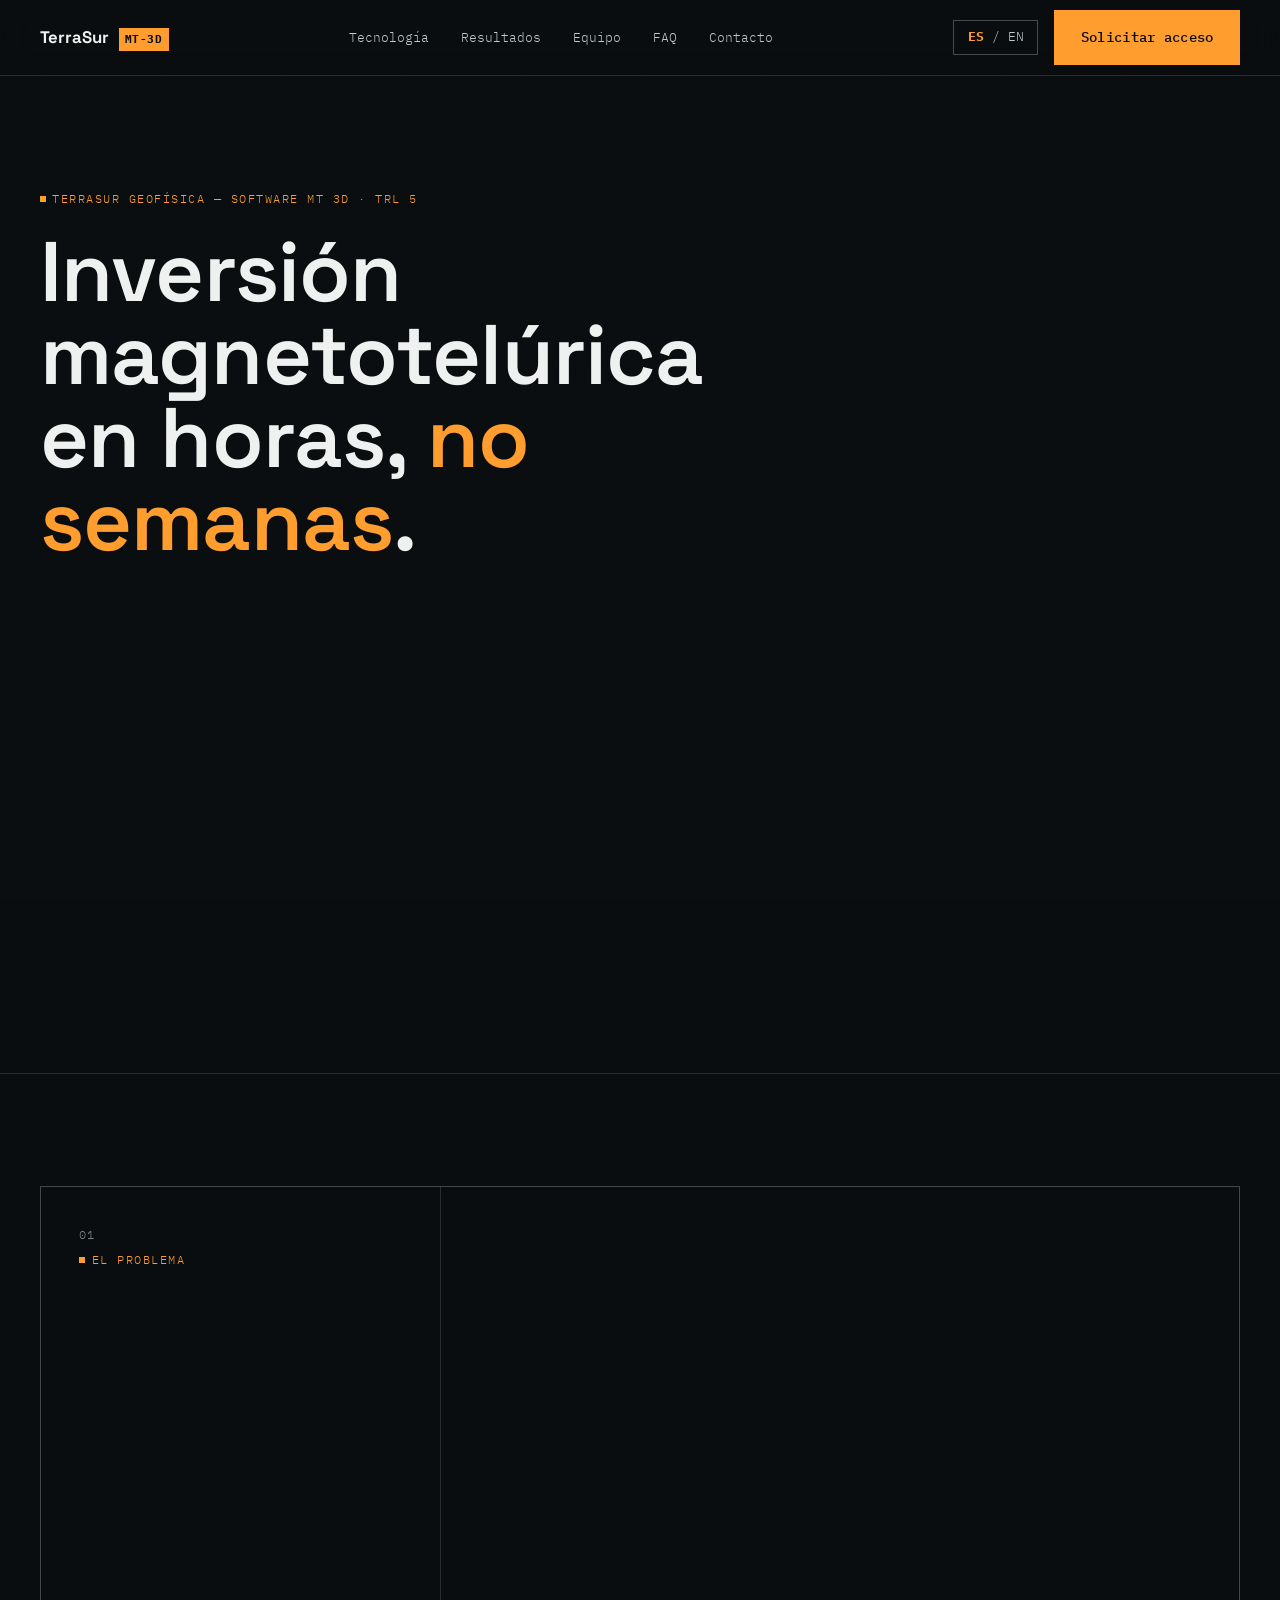
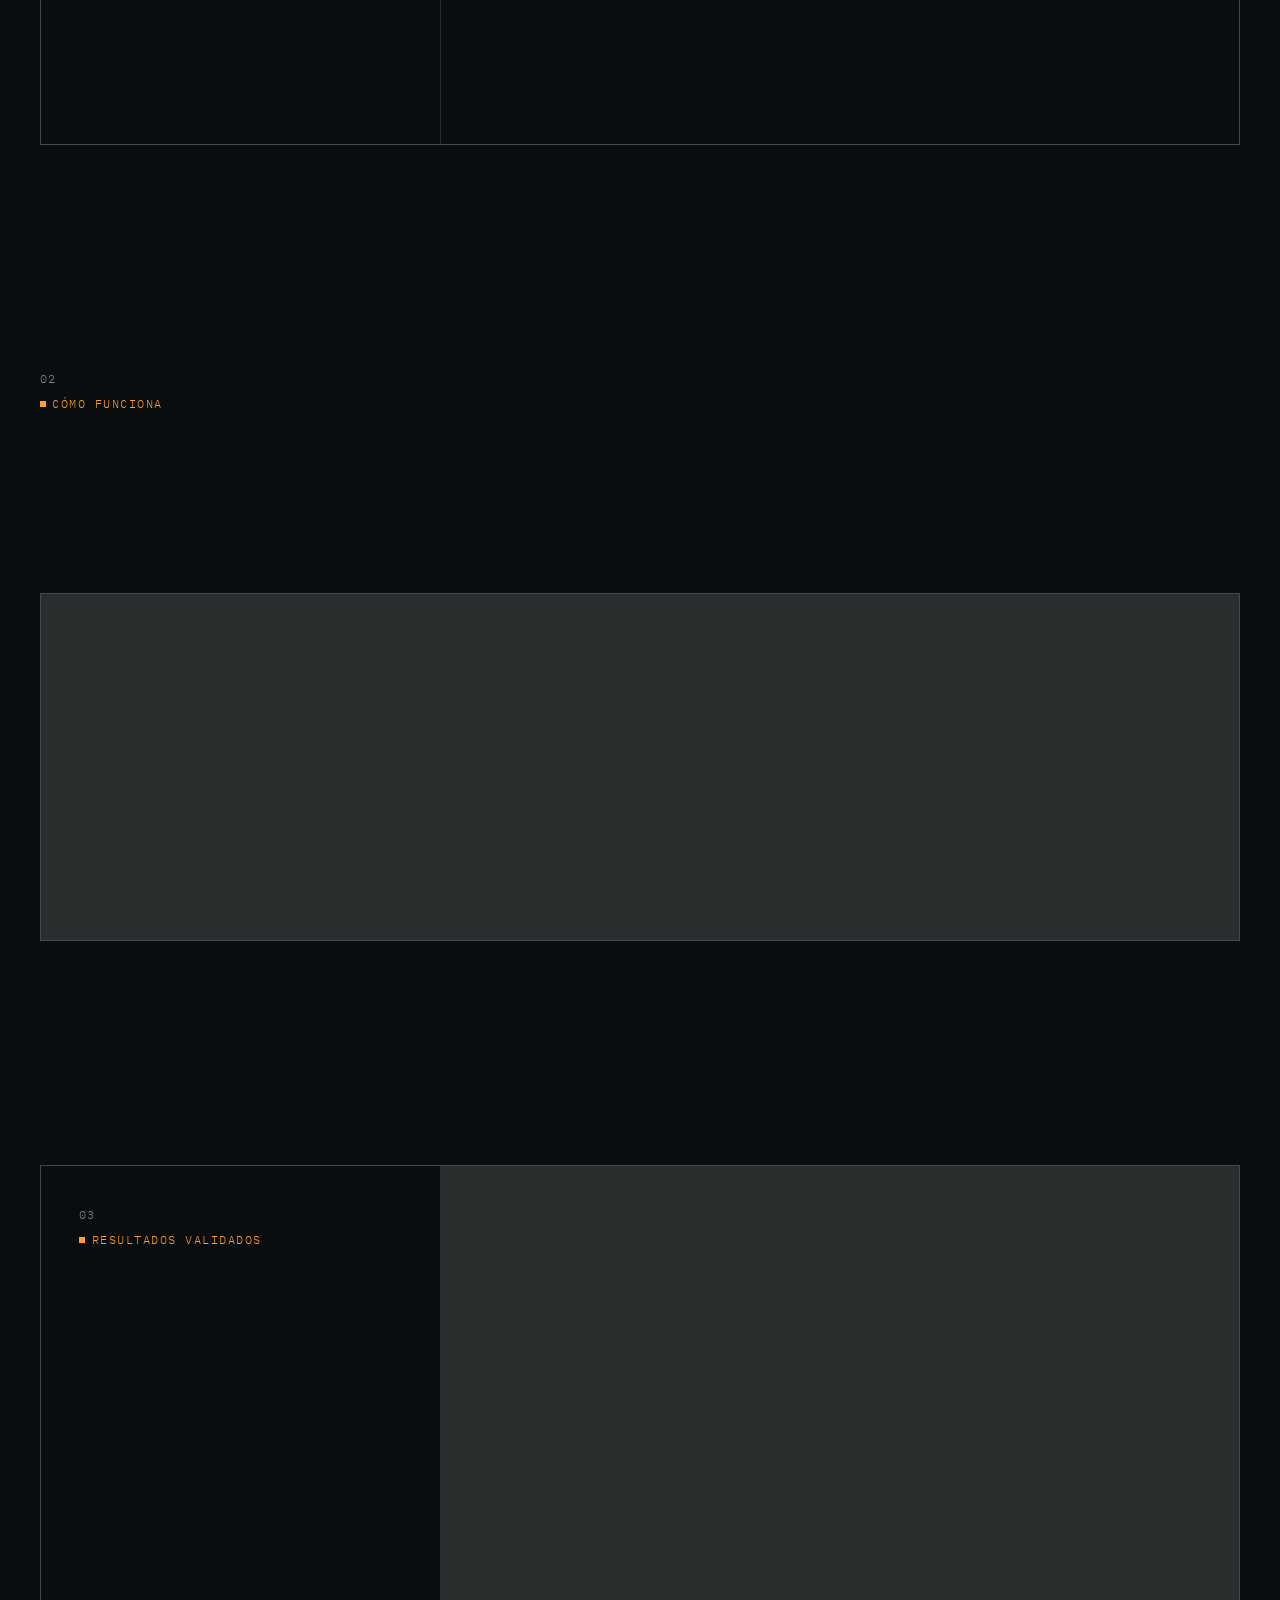
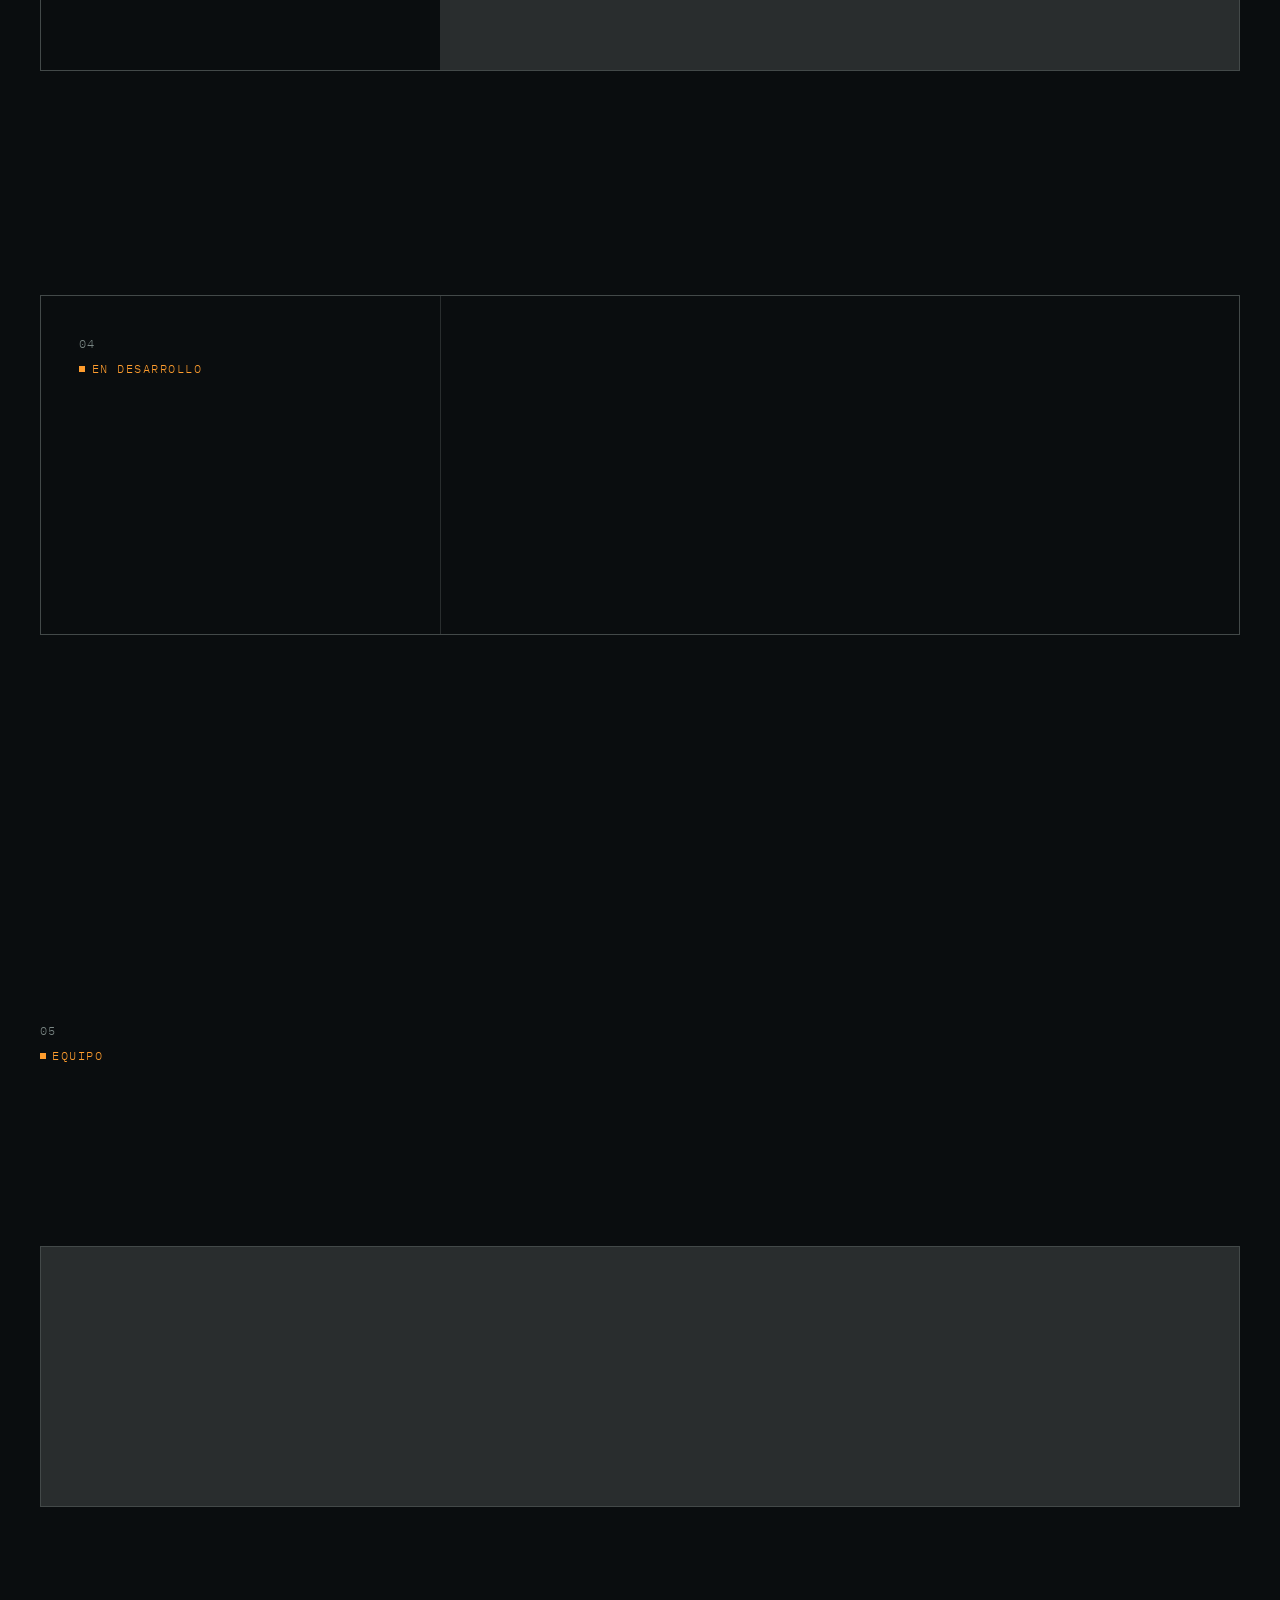
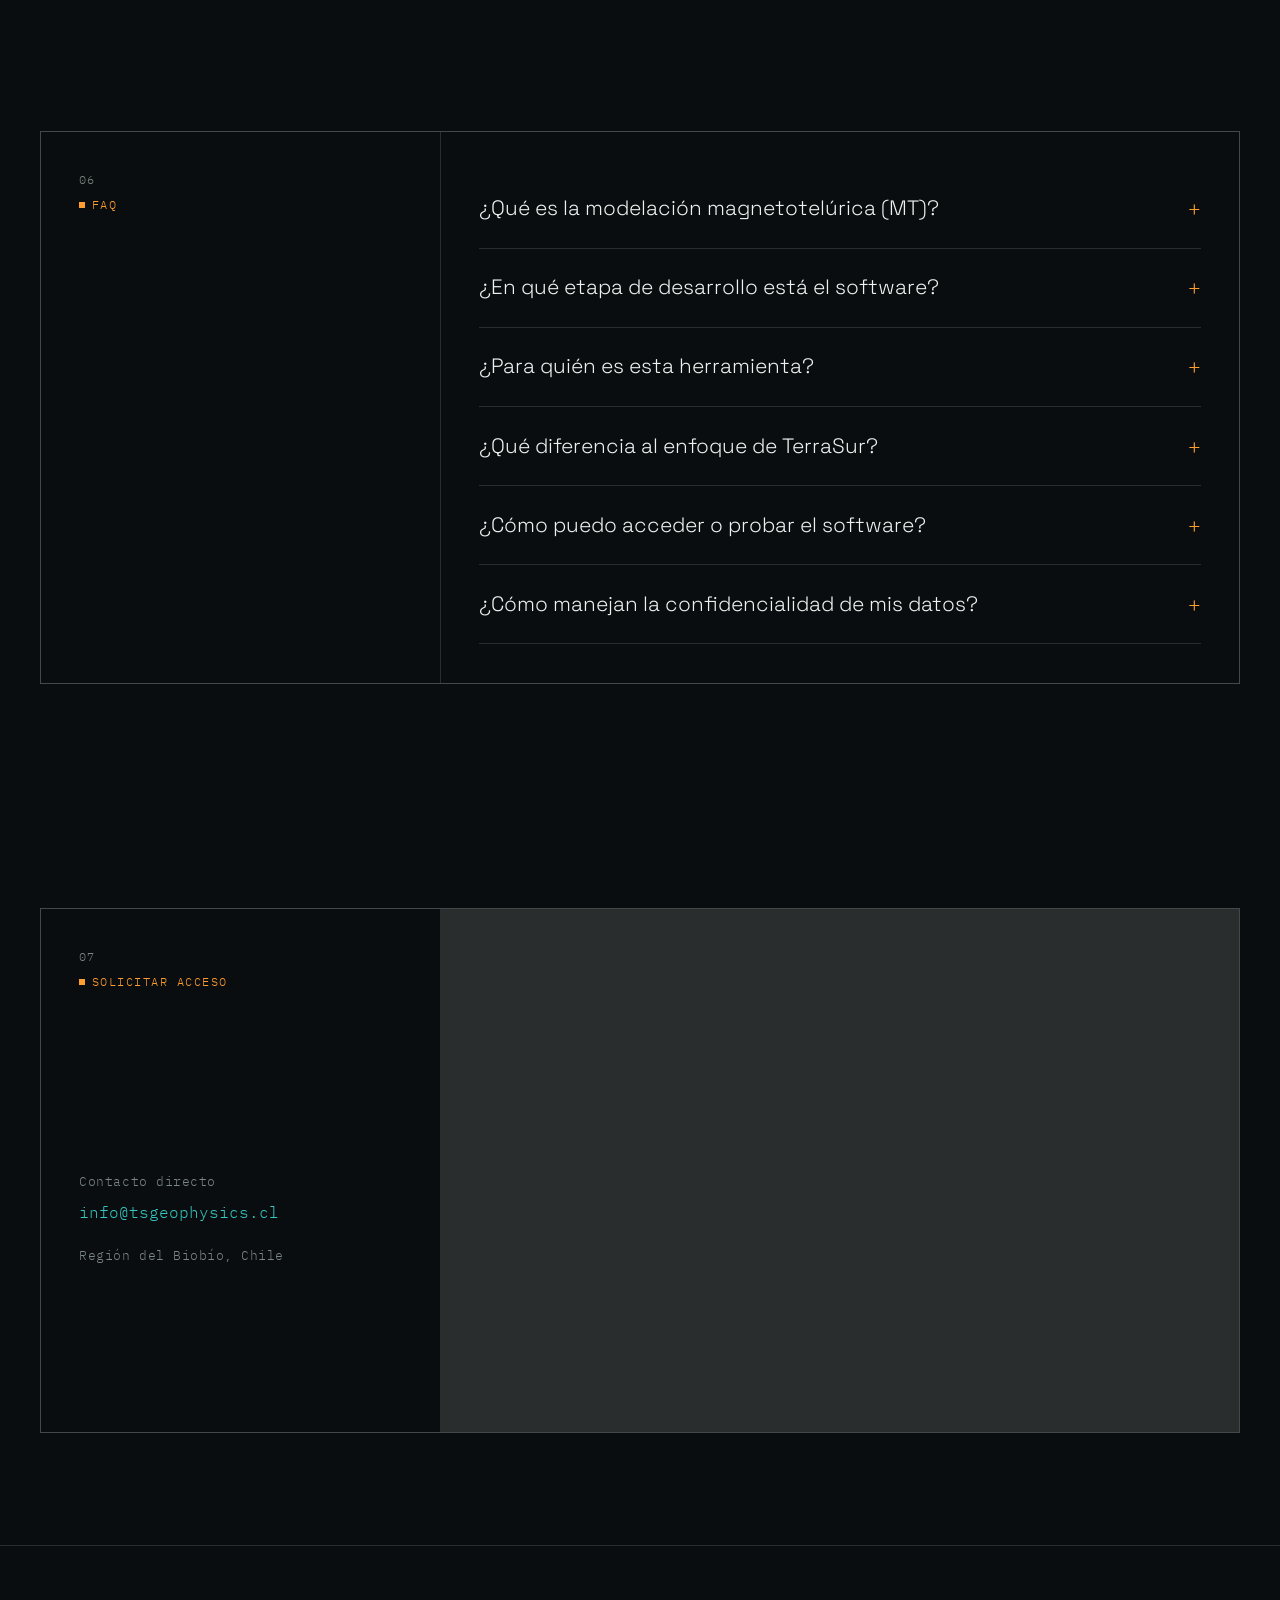
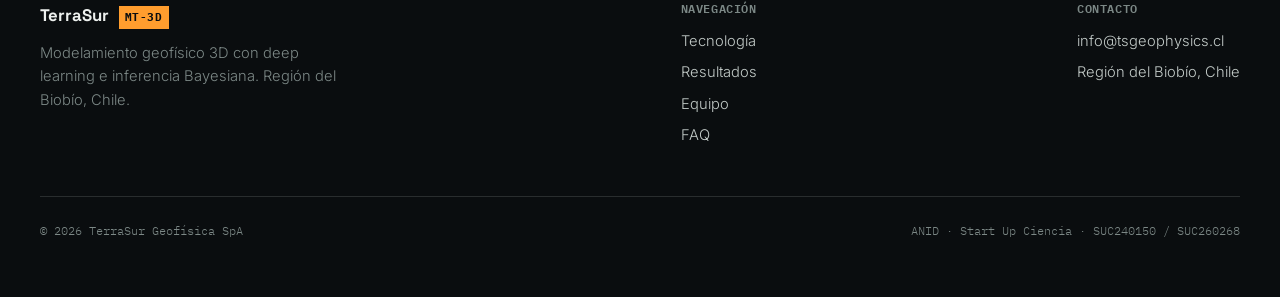
==== index.html @ 26b3b4b3 "Initial premium website for TerraSur Geofísica Bilingual (ES/EN) single-page site for TerraSur Geofí" ====
<!doctype html>
<html lang="es" data-lang="es">
<head>
<script>document.documentElement.classList.add("js");</script>
<meta charset="utf-8">
<meta name="viewport" content="width=device-width, initial-scale=1">
<title>TerraSur Geofísica — Software de inversión magnetotelúrica 3D</title>
<meta name="description" content="TerraSur Geofísica desarrolla un software SaaS que combina deep learning e inferencia Bayesiana para modelar el subsuelo en 3D a partir de datos magnetotelúricos, en horas y no semanas.">
<meta name="theme-color" content="#0a0d0f">
<link rel="icon" type="image/svg+xml" href="assets/img/favicon.svg">

<link rel="preconnect" href="https://fonts.googleapis.com">
<link rel="preconnect" href="https://fonts.gstatic.com" crossorigin>
<link rel="stylesheet" href="https://fonts.googleapis.com/css2?family=Space+Grotesk:wght@500;600;700&family=IBM+Plex+Mono:wght@400;500;700&family=Inter:wght@300;400;500;600&display=swap">

<link rel="stylesheet" href="styles.css?v=20260720">
</head>
<body>

<a class="skip-link" href="#main" data-i18n="es">Saltar al contenido</a>
<a class="skip-link" href="#main" data-i18n="en">Skip to content</a>

<div class="grain" aria-hidden="true"></div>
<div class="probe" data-probe aria-hidden="true">
  <div class="probe-inner">
    <span class="probe-depth" data-probe-depth>DEPTH 0000 m</span>
    <span class="probe-res" data-probe-res>ρ 000 Ω·m</span>
  </div>
</div>

<!-- ============================================================
     NAV
     ============================================================ -->
<header class="nav">
  <input type="checkbox" id="nav-toggle" class="nav-toggle-input">
  <div class="container nav-inner">
    <a href="#main" class="brand">
      TerraSur<span class="brand-tag">MT-3D</span>
    </a>

    <nav class="nav-links" aria-label="Navegación principal">
      <a href="#tecnologia" data-i18n="es">Tecnología</a>
      <a href="#tecnologia" data-i18n="en">Technology</a>
      <a href="#resultados" data-i18n="es">Resultados</a>
      <a href="#resultados" data-i18n="en">Results</a>
      <a href="#equipo" data-i18n="es">Equipo</a>
      <a href="#equipo" data-i18n="en">Team</a>
      <a href="#faq">FAQ</a>
      <a href="#contacto" data-i18n="es">Contacto</a>
      <a href="#contacto" data-i18n="en">Contact</a>
    </nav>

    <div class="nav-right">
      <button class="lang-toggle" data-lang-toggle type="button" aria-label="Cambiar idioma / Switch language">
        <span data-lang-es>ES</span>/<span data-lang-en>EN</span>
      </button>
      <a class="btn btn-primary nav-cta" href="#contacto">
        <span data-i18n="es">Solicitar acceso</span>
        <span data-i18n="en">Request access</span>
      </a>
      <label class="nav-burger" for="nav-toggle" aria-label="Abrir menú">
        <span></span><span></span><span></span>
      </label>
    </div>
  </div>

  <div class="mobile-menu" data-mobile-menu>
    <a href="#tecnologia" data-i18n="es">Tecnología</a>
    <a href="#tecnologia" data-i18n="en">Technology</a>
    <a href="#resultados" data-i18n="es">Resultados</a>
    <a href="#resultados" data-i18n="en">Results</a>
    <a href="#equipo" data-i18n="es">Equipo</a>
    <a href="#equipo" data-i18n="en">Team</a>
    <a href="#faq">FAQ</a>
    <a href="#contacto" data-i18n="es">Contacto</a>
    <a href="#contacto" data-i18n="en">Contact</a>
    <a class="btn btn-primary" href="#contacto">
      <span data-i18n="es">Solicitar acceso</span>
      <span data-i18n="en">Request access</span>
    </a>
  </div>
</header>

<main id="main">

  <!-- ============================================================
       HERO
       ============================================================ -->
  <section class="hero">
    <div class="container">
      <div class="hero-grid">
        <div>
          <p class="kicker hero-eyebrow">
            <span data-i18n="es">TerraSur Geofísica — Software MT 3D · TRL 5</span>
            <span data-i18n="en">TerraSur Geophysics — 3D MT Software · TRL 5</span>
          </p>

          <h1 class="h-display hero-title reveal" data-split>
            <span data-i18n="es">Inversión magnetotelúrica<br>en horas, <em>no semanas</em>.</span>
            <span data-i18n="en">Magnetotelluric inversion<br>in hours, <em>not weeks</em>.</span>
          </h1>

          <p class="body-lg hero-sub reveal">
            <span data-i18n="es">Software que combina deep learning e inferencia Bayesiana para reconstruir la estructura del subsuelo con menos cómputo y resultados geológicamente plausibles.</span>
            <span data-i18n="en">Software that combines deep learning and Bayesian inference to reconstruct subsurface structure with less compute and geologically plausible results.</span>
          </p>

          <div class="hero-ctas reveal">
            <a class="btn btn-primary" href="#contacto">
              <span data-i18n="es">Solicitar acceso anticipado</span>
              <span data-i18n="en">Request early access</span>
            </a>
            <a class="btn btn-ghost" href="#tecnologia">
              <span data-i18n="es">Ver metodología ↓</span>
              <span data-i18n="en">See methodology ↓</span>
            </a>
          </div>

          <div class="hero-stats reveal">
            <div class="hero-stat">
              <span class="val" data-count-to="5">5</span>
              <span class="lbl">TRL <span class="mono-tag">/ 9</span></span>
            </div>
            <div class="hero-stat">
              <span class="val"><span data-count-to="1000000">1.000.000</span>+</span>
              <span class="lbl" data-i18n="es">Parámetros invertidos</span>
              <span class="lbl" data-i18n="en">Inverted parameters</span>
            </div>
            <div class="hero-stat">
              <span class="val"><span data-count-to="20">20</span> h</span>
              <span class="lbl" data-i18n="es">Convergencia</span>
              <span class="lbl" data-i18n="en">Convergence</span>
            </div>
            <div class="hero-stat">
              <span class="val"><span data-count-to="4">4</span> km</span>
              <span class="lbl" data-i18n="es">Profundidad recuperada</span>
              <span class="lbl" data-i18n="en">Recovered depth</span>
            </div>
          </div>
        </div>

        <div class="hero-visual reveal" aria-hidden="true">
          <canvas data-resistivity-canvas></canvas>
          <div class="hero-visual-label">
            <span class="teal">ρ MIN 1 Ω·m</span>
            <span data-i18n="es">SECCIÓN SINTÉTICA</span>
            <span data-i18n="en">SYNTHETIC SECTION</span>
            <span class="amber">ρ MAX 1000 Ω·m</span>
          </div>
        </div>
      </div>
    </div>
  </section>

  <!-- ============================================================
       01 — PROBLEM / CONTEXT
       ============================================================ -->
  <section class="section-pad" id="contexto">
    <div class="container">
      <div class="grid-12">
        <div class="g-span-4">
          <p class="section-num">01</p>
          <p class="kicker">
            <span data-i18n="es">El problema</span>
            <span data-i18n="en">The problem</span>
          </p>
        </div>
        <div class="g-span-8">
          <h2 class="h-section reveal">
            <span data-i18n="es">La inversión 3D tradicional es lenta, costosa y depende de la intuición del modelador.</span>
            <span data-i18n="en">Traditional 3D inversion is slow, costly, and depends on the modeler's intuition.</span>
          </h2>
          <p class="body-lg reveal" style="margin-top: 1.6rem;">
            <span data-i18n="es">Nacimos para conectar el conocimiento académico con la industria a través de soluciones de modelamiento geofísico, enfocadas en minería y prospección de aguas subterráneas. El objetivo es simple: acortar los tiempos de procesamiento para que las decisiones de exploración se tomen más rápido.</span>
            <span data-i18n="en">We exist to connect academic knowledge to industry through geophysical-modeling solutions, focused on mining and groundwater prospecting. The goal is simple: shorten processing times so exploration decisions get made faster.</span>
          </p>
          <blockquote class="problem-quote reveal">
            <span data-i18n="es">Calidad, adaptabilidad y creatividad — no velocidad a costa del rigor.</span>
            <span data-i18n="en">Quality, adaptability, and creativity — not speed at the expense of rigor.</span>
          </blockquote>
        </div>
      </div>
    </div>
  </section>

  <!-- ============================================================
       02 — TECHNOLOGY / HOW IT WORKS
       ============================================================ -->
  <section class="section-pad" id="tecnologia">
    <div class="container">
      <div class="section-head">
        <p class="section-num">02</p>
        <p class="kicker">
          <span data-i18n="es">Cómo funciona</span>
          <span data-i18n="en">How it works</span>
        </p>
        <h2 class="h-section reveal" style="margin-top:1rem; max-width:34ch;">
          <span data-i18n="es">Tres etapas entre el dato de campo y el modelo 3D.</span>
          <span data-i18n="en">Three stages between field data and the 3D model.</span>
        </h2>
      </div>

      <div class="grid-12">
        <div class="g-span-4 tech-block reveal">
          <p class="tech-block-num">01</p>
          <h3>
            <span data-i18n="es">Ingesta de datos MT</span>
            <span data-i18n="en">MT data ingestion</span>
          </h3>
          <p>
            <span data-i18n="es">Campos eléctrico y magnético medidos en estaciones de terreno, a lo largo de múltiples periodos de sondeo.</span>
            <span data-i18n="en">Electric and magnetic fields measured at field stations, across multiple sounding periods.</span>
          </p>
          <span class="mono-tag">INPUT: E(t), H(t) · N estaciones · M periodos</span>
        </div>

        <div class="g-span-4 tech-block reveal">
          <p class="tech-block-num">02</p>
          <h3>
            <span data-i18n="es">Inversión asistida por deep learning</span>
            <span data-i18n="en">Deep-learning–assisted inversion</span>
          </h3>
          <p>
            <span data-i18n="es">Redes entrenadas aceleran la búsqueda del modelo de resistividad, reduciendo el costo computacional frente a la inversión clásica.</span>
            <span data-i18n="en">Trained networks accelerate the search for the resistivity model, cutting compute cost versus classical inversion.</span>
          </p>
          <span class="mono-tag">RTX 4090 · 20h · &gt;1M parámetros</span>
        </div>

        <div class="g-span-4 tech-block reveal">
          <p class="tech-block-num">03</p>
          <h3>
            <span data-i18n="es">Cuantificación Bayesiana</span>
            <span data-i18n="en">Bayesian quantification</span>
          </h3>
          <p>
            <span data-i18n="es">La inferencia Bayesiana entrega un rango de incertidumbre, no solo un modelo puntual: se sabe qué tan confiable es cada estructura recuperada.</span>
            <span data-i18n="en">Bayesian inference yields an uncertainty range, not just a point model: you know how reliable each recovered structure is.</span>
          </p>
          <span class="mono-tag">OUTPUT: modelo 3D + incertidumbre</span>
        </div>
      </div>
    </div>
  </section>

  <!-- ============================================================
       03 — VALIDATED RESULTS
       ============================================================ -->
  <section class="section-pad" id="resultados">
    <div class="container">
      <div class="grid-12">
        <div class="g-span-4">
          <p class="section-num">03</p>
          <p class="kicker">
            <span data-i18n="es">Resultados validados</span>
            <span data-i18n="en">Validated results</span>
          </p>
          <p class="body-lg reveal" style="margin-top:1.4rem; font-size:1rem;">
            <span data-i18n="es">Caso de prueba con el conjunto de datos de Díaz et al. (2015), corrido de extremo a extremo en hardware de consumo.</span>
            <span data-i18n="en">Test case using the Díaz et al. (2015) dataset, run end-to-end on consumer hardware.</span>
          </p>
        </div>
        <div class="g-span-8 spec-sheet reveal">
          <dl>
            <div class="spec-row">
              <dt>Dataset</dt>
              <dd>Díaz et al. (2015)</dd>
            </div>
            <div class="spec-row">
              <dt><span data-i18n="es">Estaciones</span><span data-i18n="en">Stations</span></dt>
              <dd>30</dd>
            </div>
            <div class="spec-row">
              <dt><span data-i18n="es">Periodos</span><span data-i18n="en">Periods</span></dt>
              <dd>18</dd>
            </div>
            <div class="spec-row">
              <dt><span data-i18n="es">Parámetros invertidos</span><span data-i18n="en">Inverted parameters</span></dt>
              <dd><em>&gt; 1.000.000</em></dd>
            </div>
            <div class="spec-row">
              <dt>Hardware</dt>
              <dd>AMD Ryzen 9 9950X · 64GB RAM · RTX 4090</dd>
            </div>
            <div class="spec-row">
              <dt><span data-i18n="es">Tiempo de convergencia</span><span data-i18n="en">Convergence time</span></dt>
              <dd><em>20 h</em></dd>
            </div>
            <div class="spec-row">
              <dt><span data-i18n="es">Resistividad recuperada</span><span data-i18n="en">Recovered resistivity</span></dt>
              <dd>
                <span data-i18n="es">1 – 1000 Ω·m, aumenta al este</span>
                <span data-i18n="en">1 – 1000 Ω·m, increases eastward</span>
              </dd>
            </div>
            <div class="spec-row">
              <dt><span data-i18n="es">Cuerpos de alta conductividad</span><span data-i18n="en">High-conductivity bodies</span></dt>
              <dd>
                <span data-i18n="es">hasta 4 km de profundidad, orientación N-NE</span>
                <span data-i18n="en">up to 4 km depth, N-NE oriented</span>
              </dd>
            </div>
          </dl>
        </div>
      </div>
    </div>
  </section>

  <!-- ============================================================
       04 — ROADMAP / TRANSPARENCY
       ============================================================ -->
  <section class="section-pad" id="desarrollo">
    <div class="container">
      <div class="grid-12">
        <div class="g-span-4">
          <p class="section-num">04</p>
          <p class="kicker">
            <span data-i18n="es">En desarrollo</span>
            <span data-i18n="en">In development</span>
          </p>
        </div>
        <div class="g-span-8">
          <div class="roadmap-box reveal">
            <h3 style="font-size:clamp(1.2rem,2.4vw,1.6rem); margin-bottom:1rem;">
              <span data-i18n="es">El modelo actual promedia estructuras finas. Estamos resolviendo eso.</span>
              <span data-i18n="en">The current model averages fine-scale structure. We're solving that.</span>
            </h3>
            <p class="body-lg" style="font-size:1rem;">
              <span data-i18n="es">Hoy, la inversión converge en una única configuración "promedio": captura bien las estructuras grandes, pero pierde detalle geológico fino. El siguiente paso es mejorar la estrategia de muestreo para capturar distribuciones posteriores multi-modales y recuperar heterogeneidades más finas.</span>
              <span data-i18n="en">Today, inversion collapses into a single "averaged" configuration: it captures large structures well but misses fine-scale geological detail. The next step is improving the sampling strategy to capture multi-modal posterior distributions and recover finer heterogeneities.</span>
            </p>
          </div>
        </div>
      </div>
    </div>
  </section>

  <!-- ============================================================
       05 — ANID VALIDATION STRIP
       ============================================================ -->
  <section id="validacion">
    <div class="container">
      <div class="anid-strip reveal">
        <p class="anid-text">
          <span data-i18n="es">Seleccionados entre 85 emprendimientos — Start Up Ciencia 2026 (ANID).</span>
          <span data-i18n="en">Selected among 85 startups — Start Up Ciencia 2026 (ANID).</span>
        </p>
        <div class="anid-codes">
          <span class="anid-code"><strong>SUC240150</strong> · 2024</span>
          <span class="anid-code"><strong>SUC260268</strong> · 2026</span>
        </div>
      </div>
    </div>
  </section>

  <!-- ============================================================
       06 — TEAM
       ============================================================ -->
  <section class="section-pad" id="equipo">
    <div class="container">
      <div class="section-head">
        <p class="section-num">05</p>
        <p class="kicker">
          <span data-i18n="es">Equipo</span>
          <span data-i18n="en">Team</span>
        </p>
        <h2 class="h-section reveal" style="margin-top:1rem;">
          <span data-i18n="es">Geofísica e ingeniería, en la misma mesa.</span>
          <span data-i18n="en">Geophysics and engineering, at the same table.</span>
        </h2>
      </div>

      <div class="grid-12">
        <div class="g-span-3 team-card reveal">
          <div class="team-mono" aria-hidden="true">VYC</div>
          <div>
            <p class="team-name">Vicente Yáñez Cuadra</p>
            <p class="team-role">CEO &amp; CTO · M.Sc.</p>
            <p class="team-spec">
              <span data-i18n="es">Estrategia tecnológica y diseño de modelos de deep learning.</span>
              <span data-i18n="en">Technology strategy and deep-learning model design.</span>
            </p>
          </div>
        </div>

        <div class="g-span-3 team-card reveal">
          <div class="team-mono" aria-hidden="true">NKN</div>
          <div>
            <p class="team-name">Nicole Krumm Nualart</p>
            <p class="team-role">CFO · M.Sc.</p>
            <p class="team-spec">
              <span data-i18n="es">Estrategia comercial y alianzas de ecosistema.</span>
              <span data-i18n="en">Commercial strategy and ecosystem partnerships.</span>
            </p>
          </div>
        </div>

        <div class="g-span-3 team-card reveal">
          <div class="team-mono" aria-hidden="true">NDS</div>
          <div>
            <p class="team-name">Natalia Díaz Salazar</p>
            <p class="team-role"><span data-i18n="es">Geofísica</span><span data-i18n="en">Geophysicist</span> · M.Sc.</p>
            <p class="team-spec">
              <span data-i18n="es">Modelamiento inverso y métodos Bayesianos.</span>
              <span data-i18n="en">Inverse modeling and Bayesian methods.</span>
            </p>
          </div>
        </div>

        <div class="g-span-3 team-card reveal">
          <div class="team-mono" aria-hidden="true">KAŚ</div>
          <div>
            <p class="team-name">Katarzyna Anna Ślęzak</p>
            <p class="team-role"><span data-i18n="es">Geofísica</span><span data-i18n="en">Geophysicist</span> · Ph.D.</p>
            <p class="team-spec">
              <span data-i18n="es">Experta en datos magnetotelúricos.</span>
              <span data-i18n="en">Magnetotelluric data expertise.</span>
            </p>
          </div>
        </div>
      </div>
    </div>
  </section>

  <!-- ============================================================
       07 — FAQ
       ============================================================ -->
  <section class="section-pad" id="faq">
    <div class="container">
      <div class="grid-12">
        <div class="g-span-4">
          <p class="section-num">06</p>
          <p class="kicker">FAQ</p>
        </div>
        <div class="g-span-8">
          <div class="faq-list" data-faq>

            <div class="faq-item">
              <button class="faq-q" type="button">
                <span>
                  <span data-i18n="es">¿Qué es la modelación magnetotelúrica (MT)?</span>
                  <span data-i18n="en">What is magnetotelluric (MT) modeling?</span>
                </span>
                <span class="plus" aria-hidden="true">+</span>
              </button>
              <div class="faq-a"><div class="faq-a-inner">
                <p>
                  <span data-i18n="es">Es un método geofísico que usa las variaciones naturales de los campos eléctrico y magnético de la Tierra para estimar la resistividad del subsuelo en profundidad, sin necesidad de perforar.</span>
                  <span data-i18n="en">It's a geophysical method that uses natural variations in the Earth's electric and magnetic fields to estimate subsurface resistivity at depth, without drilling.</span>
                </p>
              </div></div>
            </div>

            <div class="faq-item">
              <button class="faq-q" type="button">
                <span>
                  <span data-i18n="es">¿En qué etapa de desarrollo está el software?</span>
                  <span data-i18n="en">What development stage is the software at?</span>
                </span>
                <span class="plus" aria-hidden="true">+</span>
              </button>
              <div class="faq-a"><div class="faq-a-inner">
                <p>
                  <span data-i18n="es">TRL 5: validado en un entorno relevante con datos reales. Estamos en fase de pruebas y abriendo cupos para early adopters antes del lanzamiento comercial.</span>
                  <span data-i18n="en">TRL 5: validated in a relevant environment with real data. We're in testing and opening spots for early adopters ahead of commercial launch.</span>
                </p>
              </div></div>
            </div>

            <div class="faq-item">
              <button class="faq-q" type="button">
                <span>
                  <span data-i18n="es">¿Para quién es esta herramienta?</span>
                  <span data-i18n="en">Who is this tool for?</span>
                </span>
                <span class="plus" aria-hidden="true">+</span>
              </button>
              <div class="faq-a"><div class="faq-a-inner">
                <p>
                  <span data-i18n="es">Empresas mineras y consultoras geofísicas en exploración, equipos de prospección de aguas subterráneas y geotermia, y grupos académicos que trabajan con datos MT.</span>
                  <span data-i18n="en">Mining companies and geophysical consultancies in exploration, groundwater and geothermal prospecting teams, and academic groups working with MT data.</span>
                </p>
              </div></div>
            </div>

            <div class="faq-item">
              <button class="faq-q" type="button">
                <span>
                  <span data-i18n="es">¿Qué diferencia al enfoque de TerraSur?</span>
                  <span data-i18n="en">What sets TerraSur's approach apart?</span>
                </span>
                <span class="plus" aria-hidden="true">+</span>
              </button>
              <div class="faq-a"><div class="faq-a-inner">
                <p>
                  <span data-i18n="es">Combinar deep learning con inferencia Bayesiana: se reduce el tiempo y costo de cómputo frente a la inversión clásica, y además se cuantifica la incertidumbre de cada modelo, no solo un resultado puntual.</span>
                  <span data-i18n="en">Combining deep learning with Bayesian inference: compute time and cost drop versus classical inversion, and every model comes with quantified uncertainty, not just a point estimate.</span>
                </p>
              </div></div>
            </div>

            <div class="faq-item">
              <button class="faq-q" type="button">
                <span>
                  <span data-i18n="es">¿Cómo puedo acceder o probar el software?</span>
                  <span data-i18n="en">How can I access or try the software?</span>
                </span>
                <span class="plus" aria-hidden="true">+</span>
              </button>
              <div class="faq-a"><div class="faq-a-inner">
                <p>
                  <span data-i18n="es">Escríbenos desde el formulario de contacto con tu caso de uso. Estamos incorporando empresas piloto de forma progresiva durante la fase de pruebas.</span>
                  <span data-i18n="en">Reach out via the contact form with your use case. We're onboarding pilot companies progressively during the testing phase.</span>
                </p>
              </div></div>
            </div>

            <div class="faq-item">
              <button class="faq-q" type="button">
                <span>
                  <span data-i18n="es">¿Cómo manejan la confidencialidad de mis datos?</span>
                  <span data-i18n="en">How do you handle the confidentiality of my data?</span>
                </span>
                <span class="plus" aria-hidden="true">+</span>
              </button>
              <div class="faq-a"><div class="faq-a-inner">
                <p>
                  <span data-i18n="es">Cada colaboración piloto se acuerda con condiciones de confidencialidad específicas. Escríbenos y revisamos el detalle según tu proyecto.</span>
                  <span data-i18n="en">Each pilot collaboration is agreed with specific confidentiality terms. Contact us and we'll work out the details for your project.</span>
                </p>
              </div></div>
            </div>

          </div>
        </div>
      </div>
    </div>
  </section>

  <!-- ============================================================
       08 — CONTACT / DEMO REQUEST
       ============================================================ -->
  <section class="section-pad" id="contacto">
    <div class="container">
      <div class="grid-12">
        <div class="g-span-4">
          <p class="section-num">07</p>
          <p class="kicker">
            <span data-i18n="es">Solicitar acceso</span>
            <span data-i18n="en">Request access</span>
          </p>
          <h2 class="h-section contact-head reveal" style="margin-top:1rem;">
            <span data-i18n="es">¿Listo para invertir tus datos MT?</span>
            <span data-i18n="en">Ready to invert your MT data?</span>
          </h2>
          <div class="contact-direct">
            <p class="mono-tag" style="margin-bottom:.5rem;">
              <span data-i18n="es">Contacto directo</span>
              <span data-i18n="en">Direct contact</span>
            </p>
            <a href="mailto:info@tsgeophysics.cl">info@tsgeophysics.cl</a>
            <p class="mono-tag" style="margin-top:1.2rem;">
              <span data-i18n="es">Región del Biobío, Chile</span>
              <span data-i18n="en">Biobío Region, Chile</span>
            </p>
          </div>
        </div>

        <div class="g-span-8 reveal">
          <form data-contact-form novalidate>
            <div class="form-row form-row-2">
              <div class="field">
                <label for="f-name">
                  <span data-i18n="es">Nombre</span>
                  <span data-i18n="en">Name</span>
                </label>
                <input id="f-name" name="name" type="text" required autocomplete="name">
              </div>
              <div class="field">
                <label for="f-org">
                  <span data-i18n="es">Empresa / Institución</span>
                  <span data-i18n="en">Company / Institution</span>
                </label>
                <input id="f-org" name="org" type="text" autocomplete="organization">
              </div>
            </div>
            <div class="form-row form-row-2">
              <div class="field">
                <label for="f-email">Email</label>
                <input id="f-email" name="email" type="email" required autocomplete="email">
              </div>
              <div class="field">
                <label for="f-industry">
                  <span data-i18n="es">Industria</span>
                  <span data-i18n="en">Industry</span>
                </label>
                <select id="f-industry" name="industry">
                  <option data-i18n="es" value="mineria">Minería</option>
                  <option data-i18n="en" value="mineria">Mining</option>
                  <option data-i18n="es" value="agua">Prospección de aguas subterráneas</option>
                  <option data-i18n="en" value="agua">Groundwater prospecting</option>
                  <option data-i18n="es" value="geotermia">Geotermia</option>
                  <option data-i18n="en" value="geotermia">Geothermal</option>
                  <option data-i18n="es" value="academia">Academia</option>
                  <option data-i18n="en" value="academia">Academic</option>
                  <option data-i18n="es" value="otro">Otro</option>
                  <option data-i18n="en" value="otro">Other</option>
                </select>
              </div>
            </div>
            <div class="field">
              <label for="f-msg">
                <span data-i18n="es">Cuéntanos tu caso de uso</span>
                <span data-i18n="en">Tell us about your use case</span>
              </label>
              <textarea id="f-msg" name="message" required></textarea>
            </div>
            <button class="btn btn-primary" type="submit">
              <span data-i18n="es">Enviar solicitud</span>
              <span data-i18n="en">Send request</span>
            </button>
            <p class="form-note">
              <span data-i18n="es">Al enviar, se abrirá tu cliente de correo con los datos precargados hacia info@tsgeophysics.cl.</span>
              <span data-i18n="en">Submitting opens your email client with the details pre-filled, addressed to info@tsgeophysics.cl.</span>
            </p>
            <p class="form-success" data-form-success>
              <span data-i18n="es">✓ Tu cliente de correo se abrió con la solicitud lista para enviar.</span>
              <span data-i18n="en">✓ Your email client opened with the request ready to send.</span>
            </p>
          </form>
        </div>
      </div>
    </div>
  </section>

</main>

<!-- ============================================================
     FOOTER
     ============================================================ -->
<footer class="footer">
  <div class="container">
    <div class="footer-grid">
      <div class="footer-brand">
        <a href="#main" class="brand">TerraSur<span class="brand-tag">MT-3D</span></a>
        <p>
          <span data-i18n="es">Modelamiento geofísico 3D con deep learning e inferencia Bayesiana. Región del Biobío, Chile.</span>
          <span data-i18n="en">3D geophysical modeling with deep learning and Bayesian inference. Biobío Region, Chile.</span>
        </p>
      </div>
      <div class="footer-col">
        <h4><span data-i18n="es">Navegación</span><span data-i18n="en">Navigation</span></h4>
        <a href="#tecnologia"><span data-i18n="es">Tecnología</span><span data-i18n="en">Technology</span></a>
        <a href="#resultados"><span data-i18n="es">Resultados</span><span data-i18n="en">Results</span></a>
        <a href="#equipo"><span data-i18n="es">Equipo</span><span data-i18n="en">Team</span></a>
        <a href="#faq">FAQ</a>
      </div>
      <div class="footer-col">
        <h4><span data-i18n="es">Contacto</span><span data-i18n="en">Contact</span></h4>
        <a href="mailto:info@tsgeophysics.cl">info@tsgeophysics.cl</a>
        <p><span data-i18n="es">Región del Biobío, Chile</span><span data-i18n="en">Biobío Region, Chile</span></p>
      </div>
    </div>
    <div class="footer-bottom">
      <span>© <span data-year>2026</span> TerraSur Geofísica SpA</span>
      <span>ANID · Start Up Ciencia · SUC240150 / SUC260268</span>
    </div>
  </div>
</footer>

<!-- ============================================================
     SCRIPTS — classic, deferred, IIFE. No modules, no imports.
     ============================================================ -->
<script defer src="lib/manifest.js"></script>
<script defer src="main.js?v=20260720"></script>

</body>
</html>
---- styles.css ----
/* =============================================================
   TerraSur Geofísica — styles.css
   Archetype: Brutalist technical grid, adapted palette
   (instrument/resistivity tones instead of RGB primaries)
   ============================================================= */

/* =============================================================
   1. Tokens
   ============================================================= */
:root {
  --bg:        #0a0d0f;
  --bg-2:      #10151a;
  --bg-3:      #161c22;
  --cream:     #eef1ef;
  --cream-2:   #c3cbc8;
  --cream-3:   #7c8886;
  --line:      rgba(226, 236, 234, 0.14);
  --line-strong: rgba(226, 236, 234, 0.28);
  --amber:     #ff9d2e;
  --amber-2:   #d97a1f;
  --teal:      #35c9c1;
  --danger:    #ff5c5c;

  --display: "Space Grotesk", "Segoe UI", system-ui, sans-serif;
  --mono: "IBM Plex Mono", "Segoe UI", monospace;
  --sans: "Inter", -apple-system, BlinkMacSystemFont, "Segoe UI", system-ui, sans-serif;

  --ease-out:  cubic-bezier(0.16, 1, 0.3, 1);
  --ease-in:   cubic-bezier(0.7, 0, 0.84, 0);
  --ease-soft: cubic-bezier(0.25, 0.46, 0.45, 0.94);

  --nav-h: 76px;
  --gutter: 1px;
  --container-max: 1400px;
}

/* =============================================================
   2. Reset & base
   ============================================================= */
*, *::before, *::after { box-sizing: border-box; margin: 0; }
html {
  -webkit-text-size-adjust: 100%;
  tab-size: 2;
  overflow-x: clip;
  scroll-behavior: smooth;
}
@media (prefers-reduced-motion: reduce) {
  html { scroll-behavior: auto; }
}
body {
  background: var(--bg);
  color: var(--cream-2);
  font-family: var(--sans);
  font-size: 16px;
  font-weight: 300;
  line-height: 1.6;
  -webkit-font-smoothing: antialiased;
  -moz-osx-font-smoothing: grayscale;
  text-rendering: optimizeLegibility;
  overflow-x: clip;
  overscroll-behavior-y: none;
}
img, svg, video, canvas { display: block; max-width: 100%; }
img { height: auto; }
button { font: inherit; color: inherit; cursor: pointer; border: 0; background: none; }
a { color: inherit; text-decoration: none; }
p { text-wrap: pretty; }
h1, h2, h3, h4 {
  font-family: var(--display);
  color: var(--cream);
  text-wrap: balance;
  line-height: 1.02;
  letter-spacing: -0.01em;
  font-weight: 600;
}
em { font-style: normal; color: var(--amber); }
ul, ol { list-style: none; padding: 0; }
::selection { background: var(--amber); color: var(--bg); }

:focus-visible {
  outline: 2px solid var(--amber);
  outline-offset: 3px;
}

/* =============================================================
   3. Utilities
   ============================================================= */
.skip-link {
  position: fixed; top: -100px; left: 1rem; z-index: 9999;
  padding: .7rem 1.1rem;
  background: var(--amber); color: var(--bg);
  font-family: var(--mono); font-size: .85rem; font-weight: 700;
  transition: top .25s var(--ease-out);
}
.skip-link:focus { top: 1rem; }

.container {
  max-width: var(--container-max);
  margin-inline: auto;
  padding-inline: clamp(1.1rem, 4vw, 2.5rem);
}

.sr-only {
  position: absolute; width: 1px; height: 1px;
  padding: 0; margin: -1px; overflow: hidden;
  clip: rect(0,0,0,0); white-space: nowrap; border: 0;
}

.kicker {
  font-family: var(--mono);
  font-size: .78rem;
  letter-spacing: .12em;
  text-transform: uppercase;
  color: var(--amber);
  display: inline-flex;
  align-items: center;
  gap: .5em;
}
.kicker::before { content: ""; width: 6px; height: 6px; background: var(--amber); display: inline-block; }

.section-num {
  font-family: var(--mono);
  font-size: .78rem;
  color: var(--cream-3);
  letter-spacing: .08em;
}

/* language toggle visibility — works with zero JS: html carries data-lang statically.
   NOTE: data-i18n is only ever applied to plain text-level elements
   (h1-h6, p, li, dt/dd, span, a, button-label) whose UA-default "revert"
   display is correct — never on flex/grid structural containers. */
[data-i18n="en"] { display: none; }
html[data-lang="en"] [data-i18n="es"] { display: none; }
html[data-lang="en"] [data-i18n="en"] { display: revert; }

/* =============================================================
   4. Typography
   ============================================================= */
.h-display {
  font-size: clamp(2.4rem, 6.6vw, 5.6rem);
  line-height: .98;
}
.h-section {
  font-size: clamp(1.7rem, 3.6vw, 2.8rem);
  max-width: 22ch;
}
.body-lg {
  font-size: clamp(1.05rem, 1.6vw, 1.3rem);
  font-weight: 300;
  color: var(--cream-2);
  max-width: 58ch;
}
.mono-tag {
  font-family: var(--mono);
  font-size: .82rem;
  color: var(--cream-3);
  letter-spacing: .04em;
}

/* =============================================================
   5. Components
   ============================================================= */

/* --- Buttons --- */
.btn {
  display: inline-flex; align-items: center; gap: .6em;
  padding: .95rem 1.6rem;
  font-family: var(--mono);
  font-size: .88rem;
  font-weight: 500;
  letter-spacing: .02em;
  border: 1px solid var(--line-strong);
  transition: background .2s var(--ease-out), color .2s var(--ease-out), border-color .2s var(--ease-out), transform .2s var(--ease-out);
  white-space: nowrap;
}
.btn-primary {
  background: var(--amber);
  color: var(--bg);
  border-color: var(--amber);
}
.btn-primary:hover { background: var(--cream); border-color: var(--cream); transform: translateY(-2px); }
.btn-ghost {
  background: transparent;
  color: var(--cream);
}
.btn-ghost:hover { background: var(--cream); color: var(--bg); border-color: var(--cream); }

/* --- Nav --- */
.nav {
  position: sticky; top: 0; z-index: 100;
  height: var(--nav-h);
  display: flex; align-items: center;
  background: rgba(10,13,15,.7);
  border-bottom: 1px solid var(--line);
  backdrop-filter: blur(14px) saturate(140%);
  -webkit-backdrop-filter: blur(14px) saturate(140%);
}
@supports not (backdrop-filter: blur(1px)) {
  .nav { background: rgba(10,13,15,.96); }
}
.nav-inner { display: flex; align-items: center; justify-content: space-between; width: 100%; gap: 1.5rem; }
.brand {
  display: flex; align-items: baseline; gap: .6rem;
  font-family: var(--display); font-weight: 700; font-size: 1.05rem; color: var(--cream);
}
.brand-tag {
  font-family: var(--mono); font-size: .7rem; color: var(--bg);
  background: var(--amber); padding: .15rem .4rem; letter-spacing: .04em;
}
.nav-links { display: none; align-items: center; gap: 2rem; }
.nav-links a {
  font-family: var(--mono); font-size: .82rem; color: var(--cream-2);
  position: relative; padding-block: .3rem;
}
.nav-links a::after {
  content: ""; position: absolute; left: 0; right: 100%; bottom: 0; height: 1px;
  background: var(--amber); transition: right .3s var(--ease-out);
}
.nav-links a:hover::after, .nav-links a:focus-visible::after { right: 0; }
.nav-right { display: flex; align-items: center; gap: 1rem; }
.lang-toggle {
  font-family: var(--mono); font-size: .8rem; color: var(--cream-2);
  border: 1px solid var(--line-strong); padding: .4rem .7rem;
  display: flex; gap: .35rem;
}
.lang-toggle span { padding-inline: .15rem; }
.lang-toggle .is-active { color: var(--amber); font-weight: 700; }
.nav-cta { display: none; }
.nav-toggle-input {
  position: absolute; width: 1px; height: 1px; opacity: 0; pointer-events: none;
}
.nav-burger {
  display: flex; flex-direction: column; gap: 5px; width: 26px; cursor: pointer;
}
.nav-burger span { height: 2px; width: 100%; background: var(--cream); transition: transform .25s var(--ease-out), opacity .2s; }
.nav-toggle-input:checked ~ .container .nav-burger span:nth-child(1) { transform: translateY(7px) rotate(45deg); }
.nav-toggle-input:checked ~ .container .nav-burger span:nth-child(2) { opacity: 0; }
.nav-toggle-input:checked ~ .container .nav-burger span:nth-child(3) { transform: translateY(-7px) rotate(-45deg); }

.mobile-menu {
  position: fixed; inset: var(--nav-h) 0 0 0; z-index: 90;
  background: var(--bg);
  padding: 2rem clamp(1.1rem, 4vw, 2.5rem);
  transform: translateY(-8px);
  opacity: 0;
  pointer-events: none;
  transition: opacity .25s var(--ease-out), transform .25s var(--ease-out);
  border-top: 1px solid var(--line);
  overflow-y: auto;
}
.nav-toggle-input:checked ~ .mobile-menu { opacity: 1; transform: translateY(0); pointer-events: auto; }
.mobile-menu a {
  display: block; padding: 1rem 0; border-bottom: 1px solid var(--line);
  font-family: var(--mono); font-size: 1.1rem; color: var(--cream);
}
.mobile-menu .btn { margin-top: 1.5rem; width: 100%; justify-content: center; }

/* --- Grid system (brutalist) --- */
.grid-12 {
  display: grid;
  grid-template-columns: repeat(12, 1fr);
  gap: var(--gutter);
  background: var(--line);
  border: 1px solid var(--line);
}
.grid-12 > * { background: var(--bg); padding: clamp(1.4rem, 3vw, 2.6rem); }
.g-span-12 { grid-column: span 12; }
.g-span-8  { grid-column: span 12; }
.g-span-6  { grid-column: span 12; }
.g-span-4  { grid-column: span 12; }
.g-span-3  { grid-column: span 12; }
@media (min-width: 720px) {
  .g-span-8 { grid-column: span 8; }
  .g-span-6 { grid-column: span 6; }
  .g-span-4 { grid-column: span 6; }
  .g-span-3 { grid-column: span 6; }
}
@media (min-width: 960px) {
  .g-span-4 { grid-column: span 4; }
  .g-span-3 { grid-column: span 3; }
}

/* --- Cards --- */
.spec-row {
  display: flex; justify-content: space-between; gap: 1rem;
  padding: .9rem 0;
  border-bottom: 1px solid var(--line);
  font-family: var(--mono); font-size: .92rem;
}
.spec-row dt { color: var(--cream-3); }
.spec-row dd { color: var(--cream); text-align: right; }
.spec-row dd em { color: var(--teal); }

.team-card { display: flex; flex-direction: column; gap: 1rem; }
.team-mono {
  width: 68px; height: 68px;
  border: 1px solid var(--line-strong);
  display: flex; align-items: center; justify-content: center;
  font-family: var(--mono); font-weight: 700; font-size: 1.1rem; color: var(--amber);
  position: relative;
}
.team-mono::after {
  content: ""; position: absolute; inset: 6px;
  border: 1px solid var(--line);
}
.team-name { font-family: var(--display); font-size: 1.15rem; color: var(--cream); }
.team-role { font-family: var(--mono); font-size: .78rem; color: var(--amber); letter-spacing: .05em; text-transform: uppercase; }
.team-spec { font-size: .95rem; color: var(--cream-3); }

.faq-item { border-bottom: 1px solid var(--line); }
.faq-q {
  width: 100%; display: flex; justify-content: space-between; align-items: center;
  gap: 1rem; padding: 1.4rem 0; text-align: left;
  font-family: var(--display); font-size: clamp(1.05rem, 2vw, 1.3rem); color: var(--cream);
}
.faq-q .plus {
  font-family: var(--mono); font-size: 1.3rem; color: var(--amber);
  transition: transform .3s var(--ease-out); flex-shrink: 0;
}
.faq-item.is-open .faq-q .plus { transform: rotate(45deg); }
/* Collapsed state only applies once JS confirmed running; without JS, answers stay expanded/visible */
html.js .faq-a {
  max-height: 0; overflow: hidden;
  transition: max-height .35s var(--ease-out);
}
.faq-a-inner { padding-bottom: 1.4rem; max-width: 62ch; color: var(--cream-2); }
html.js .faq-item.is-open .faq-a { max-height: 400px; }

/* --- Form --- */
.field { display: flex; flex-direction: column; gap: .5rem; margin-bottom: 1.3rem; }
.field label { font-family: var(--mono); font-size: .78rem; color: var(--cream-3); letter-spacing: .05em; text-transform: uppercase; }
.field input, .field select, .field textarea {
  background: var(--bg-2);
  border: 1px solid var(--line-strong);
  color: var(--cream);
  padding: .85rem 1rem;
  font-family: var(--sans);
  font-size: 1rem;
  transition: border-color .2s var(--ease-out);
}
.field input:focus, .field select:focus, .field textarea:focus {
  border-color: var(--amber); outline: none;
}
.field textarea { resize: vertical; min-height: 110px; }
.form-row { display: grid; gap: 0 1.4rem; grid-template-columns: 1fr; }
@media (min-width: 720px) { .form-row-2 { grid-template-columns: 1fr 1fr; } }
.form-note { font-size: .85rem; color: var(--cream-3); margin-top: .8rem; }
.form-success {
  display: none;
  font-family: var(--mono); font-size: .9rem; color: var(--teal);
  padding: 1rem; border: 1px solid var(--teal); margin-top: 1rem;
}
.form-success.is-visible { display: block; }

/* =============================================================
   6. Sections
   ============================================================= */
section { position: relative; background: var(--bg); }

/* --- Hero --- */
.hero {
  min-height: 100svh;
  display: flex; flex-direction: column; justify-content: center;
  padding-top: calc(var(--nav-h) + 2rem);
  padding-bottom: 3rem;
  border-bottom: 1px solid var(--line);
  overflow: clip;
}
.hero-grid {
  display: grid; grid-template-columns: 1fr; gap: 2.5rem; align-items: center;
}
@media (min-width: 960px) {
  .hero-grid { grid-template-columns: 1.1fr .9fr; gap: 3rem; }
}
.hero-eyebrow { margin-bottom: 1.4rem; }
.hero-title { margin-bottom: 1.5rem; }
.hero-sub { margin-bottom: 2.2rem; }
.hero-ctas { display: flex; flex-wrap: wrap; gap: 1rem; margin-bottom: 2.8rem; }

.hero-stats {
  display: grid; grid-template-columns: repeat(2, 1fr); gap: var(--gutter);
  background: var(--line); border: 1px solid var(--line);
}
.hero-stat { background: var(--bg); padding: 1rem 1.2rem; }
.hero-stat .val { font-family: var(--mono); font-size: clamp(1.3rem, 2.6vw, 1.7rem); color: var(--amber); font-weight: 700; display: block; }
.hero-stat .lbl { font-family: var(--mono); font-size: .68rem; color: var(--cream-3); letter-spacing: .04em; text-transform: uppercase; }

.hero-visual {
  position: relative;
  aspect-ratio: 4 / 5;
  border: 1px solid var(--line-strong);
  background: var(--bg-2);
  overflow: hidden;
}
.hero-visual canvas { width: 100%; height: 100%; }
.hero-visual-label {
  position: absolute; left: 0; right: 0; bottom: 0;
  display: flex; justify-content: space-between;
  padding: .8rem 1rem;
  font-family: var(--mono); font-size: .7rem; color: var(--cream-3);
  border-top: 1px solid var(--line);
  background: rgba(10,13,15,.75);
  letter-spacing: .04em;
}
.hero-visual-label .teal { color: var(--teal); }
.hero-visual-label .amber { color: var(--amber); }

/* --- Generic section head --- */
.section-head { margin-bottom: clamp(2rem, 5vw, 3.5rem); }
.section-head .kicker { margin-bottom: 1rem; }
.section-pad { padding-block: clamp(4rem, 9vw, 7rem); }

/* --- Problem --- */
.problem-quote {
  font-family: var(--display); font-weight: 500;
  font-size: clamp(1.3rem, 2.6vw, 2rem);
  color: var(--teal);
  border-left: 2px solid var(--teal);
  padding-left: 1.4rem;
  margin-block: 1.6rem;
  max-width: 40ch;
}

/* --- Technology numbered blocks --- */
.tech-block-num {
  font-family: var(--mono); font-size: 2.4rem; font-weight: 700;
  color: var(--line-strong); line-height: 1; margin-bottom: 1rem;
  -webkit-text-stroke: 1px var(--amber);
  color: transparent;
}
.tech-block h3 { font-size: clamp(1.2rem, 2vw, 1.5rem); margin-bottom: .8rem; }
.tech-block p { color: var(--cream-2); margin-bottom: 1rem; }
.tech-block .mono-tag { display: block; padding-top: .8rem; border-top: 1px solid var(--line); }

/* --- Results / spec sheet --- */
.spec-sheet dl { display: block; }

/* --- Roadmap --- */
.roadmap-box {
  border: 1px solid var(--teal);
  padding: clamp(1.6rem, 4vw, 2.8rem);
  position: relative;
}
.roadmap-box::before {
  content: "IN PROGRESS";
  position: absolute; top: -1px; right: -1px;
  background: var(--teal); color: var(--bg);
  font-family: var(--mono); font-size: .65rem; font-weight: 700;
  padding: .3rem .6rem; letter-spacing: .05em;
}

/* --- ANID strip --- */
.anid-strip {
  border-block: 1px solid var(--line);
  padding-block: clamp(2rem, 4vw, 2.6rem);
  display: flex; flex-wrap: wrap; align-items: center; gap: 2rem 3rem;
}
.anid-text { font-family: var(--display); font-size: clamp(1.1rem, 2.2vw, 1.5rem); color: var(--cream); max-width: 46ch; }
.anid-codes { display: flex; gap: 1rem; flex-wrap: wrap; margin-left: auto; }
.anid-code {
  font-family: var(--mono); font-size: .78rem; color: var(--cream-3);
  border: 1px solid var(--line-strong); padding: .5rem .8rem;
}
.anid-code strong { color: var(--amber); }

/* --- Contact --- */
.contact-head { max-width: 46ch; }
.contact-direct { margin-top: 1.6rem; }
.contact-direct a {
  font-family: var(--mono); color: var(--teal); border-bottom: 1px solid transparent;
  transition: border-color .2s var(--ease-out);
}
.contact-direct a:hover { border-color: var(--teal); }

/* --- Footer --- */
.footer {
  border-top: 1px solid var(--line);
  padding-block: clamp(2.5rem, 5vw, 3.5rem);
}
.footer-grid {
  display: flex; flex-wrap: wrap; justify-content: space-between; gap: 2rem;
}
.footer-brand { max-width: 32ch; }
.footer-brand .brand { margin-bottom: .8rem; }
.footer-brand p { font-size: .92rem; color: var(--cream-3); }
.footer-col h4 { font-family: var(--mono); font-size: .75rem; color: var(--cream-3); letter-spacing: .05em; text-transform: uppercase; margin-bottom: 1rem; }
.footer-col a, .footer-col p { display: block; font-size: .92rem; color: var(--cream-2); margin-bottom: .5rem; }
.footer-col a:hover { color: var(--amber); }
.footer-bottom {
  margin-top: 2.5rem; padding-top: 1.5rem; border-top: 1px solid var(--line);
  display: flex; justify-content: space-between; flex-wrap: wrap; gap: 1rem;
  font-family: var(--mono); font-size: .78rem; color: var(--cream-3);
}

/* =============================================================
   7. Effects
   ============================================================= */

/* Reveal on scroll — only hidden when JS confirmed running (html.js set synchronously in <head>).
   Without JS, .reveal never gets opacity:0, so content is always visible. */
html.js .reveal { opacity: 0; transform: translateY(28px); transition: opacity .7s var(--ease-out), transform .7s var(--ease-out); }
.reveal.is-visible { opacity: 1; transform: none; }
html.js .reveal[data-split] { opacity: 1; transform: none; } /* defensive: never leave split-text invisible */

/* Depth/resistivity cursor probe */
.probe {
  position: fixed; top: 0; left: 0; z-index: 200;
  transform: translate3d(-999px, -999px, 0);
  opacity: 0;
  pointer-events: none;
  transition: opacity .25s var(--ease-out);
  font-family: var(--mono); font-size: .72rem; white-space: nowrap;
}
.probe.is-ready { opacity: 1; }
.probe-inner {
  background: var(--bg-2);
  border: 1px solid var(--amber);
  padding: .4rem .6rem;
  display: flex; gap: .8rem;
  transform: translate(14px, 14px);
}
.probe-depth { color: var(--cream); }
.probe-res { color: var(--teal); }
.probe-res.is-high { color: var(--amber); }

@media (hover: none), (pointer: coarse) {
  .probe { display: none; }
}

/* Grain texture, very subtle */
.grain {
  position: fixed; inset: 0; z-index: 1; opacity: .035; mix-blend-mode: overlay; pointer-events: none;
  background-image: url("data:image/svg+xml;utf8,<svg xmlns='http://www.w3.org/2000/svg' width='120' height='120'><filter id='n'><feTurbulence type='fractalNoise' baseFrequency='0.9' numOctaves='2' stitchTiles='stitch'/></filter><rect width='100%25' height='100%25' filter='url(%23n)'/></svg>");
}

/* =============================================================
   8. Responsive
   ============================================================= */
@media (min-width: 720px) {
  .nav-cta { display: inline-flex; }
}
@media (min-width: 960px) {
  .nav-links { display: flex; }
  .nav-burger, .mobile-menu { display: none; }
}

/* =============================================================
   9. Reduced motion — only intrusive effects
   ============================================================= */
/* The hero resistivity canvas and count-up numbers are treated as
   functional/ambient (like a slow mesh-gradient loop) per the skill's
   gotcha A.2: they are throttled, not disabled, in main.js — nothing
   here needs a hard "display:none" or "animation:none" override. */
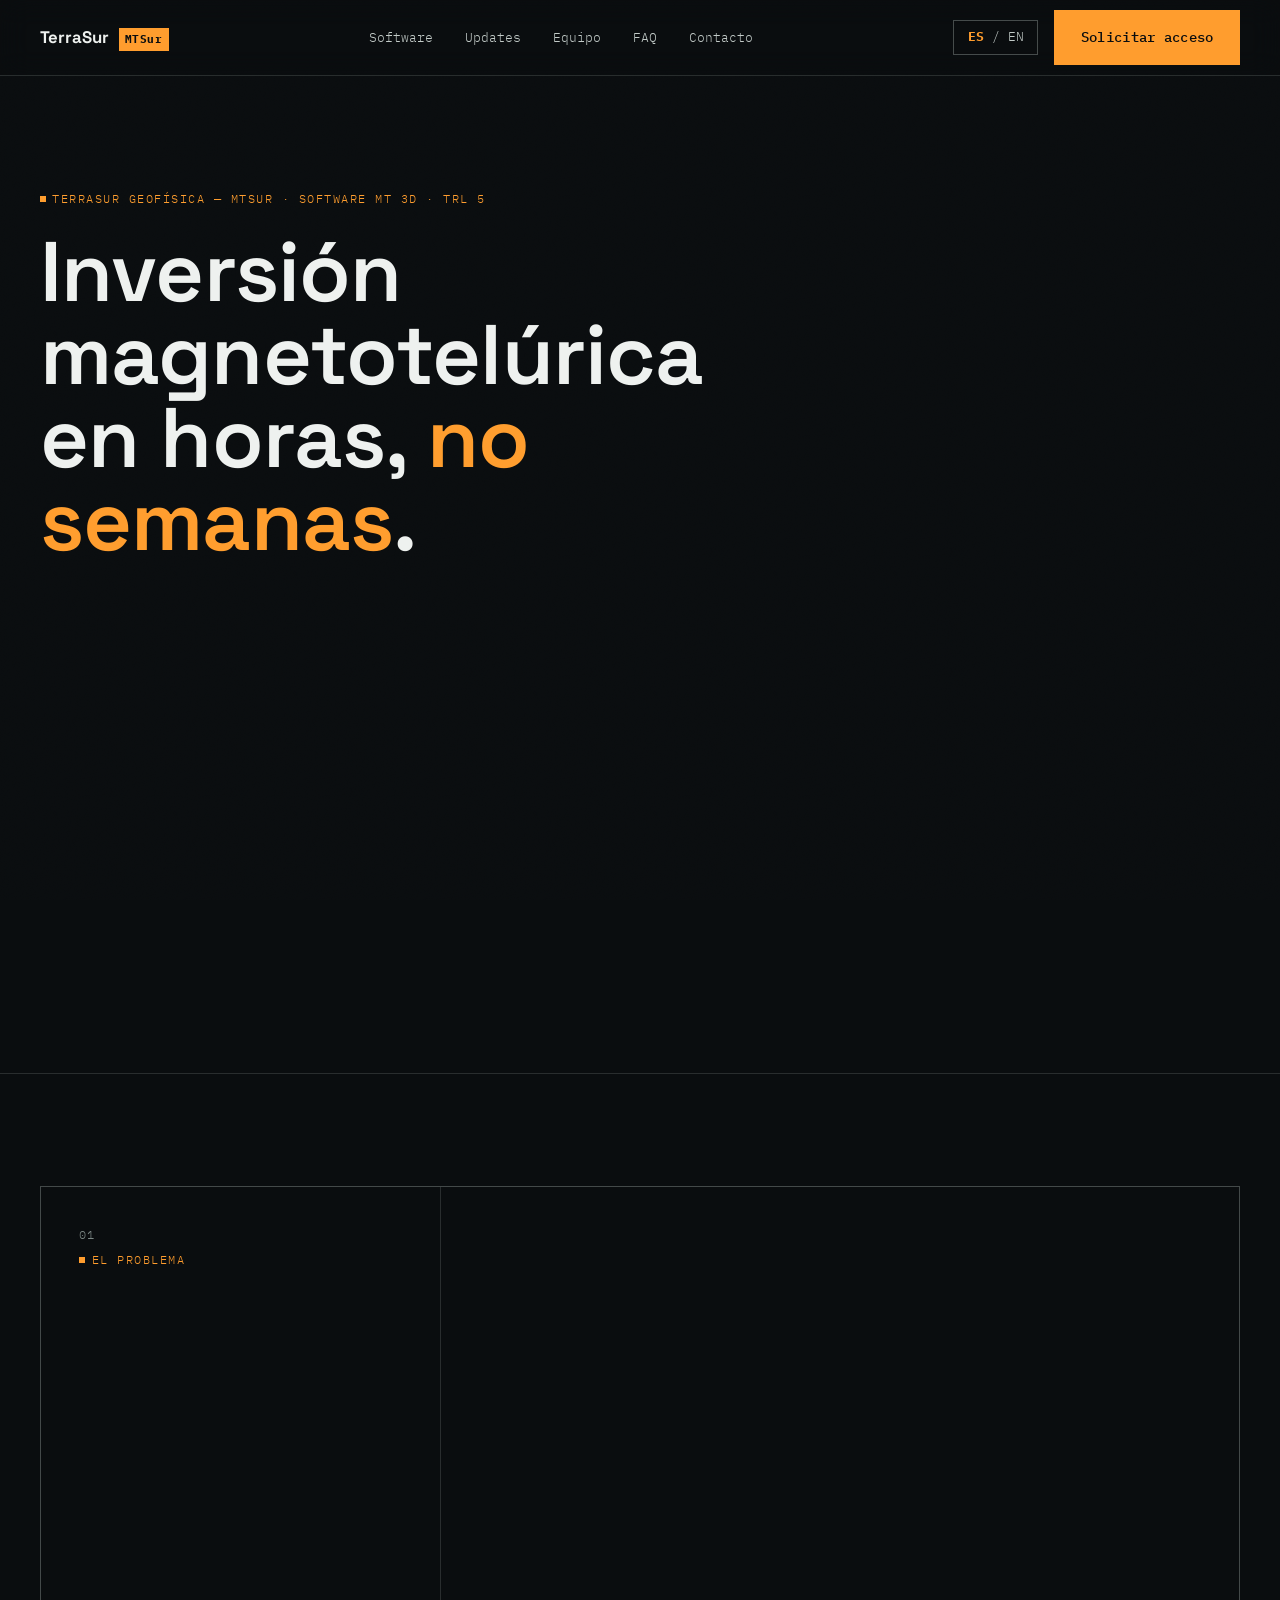
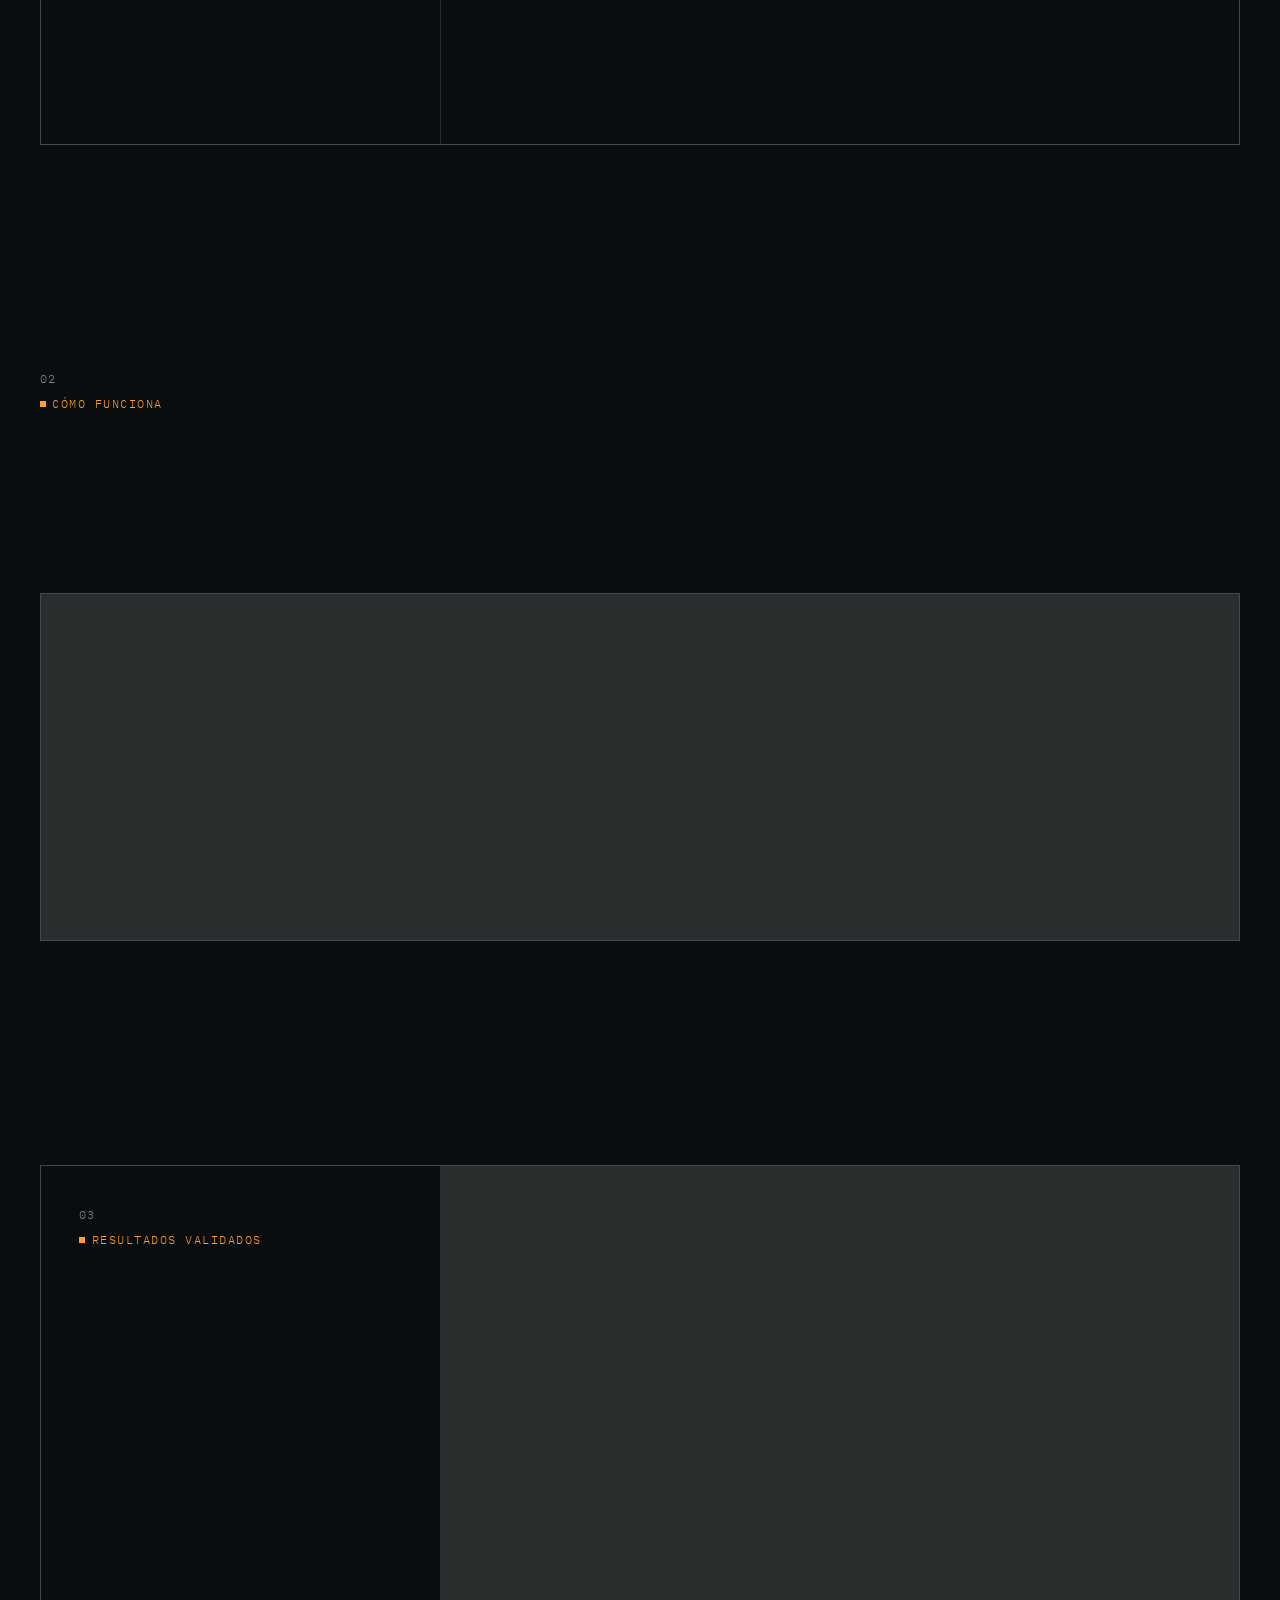
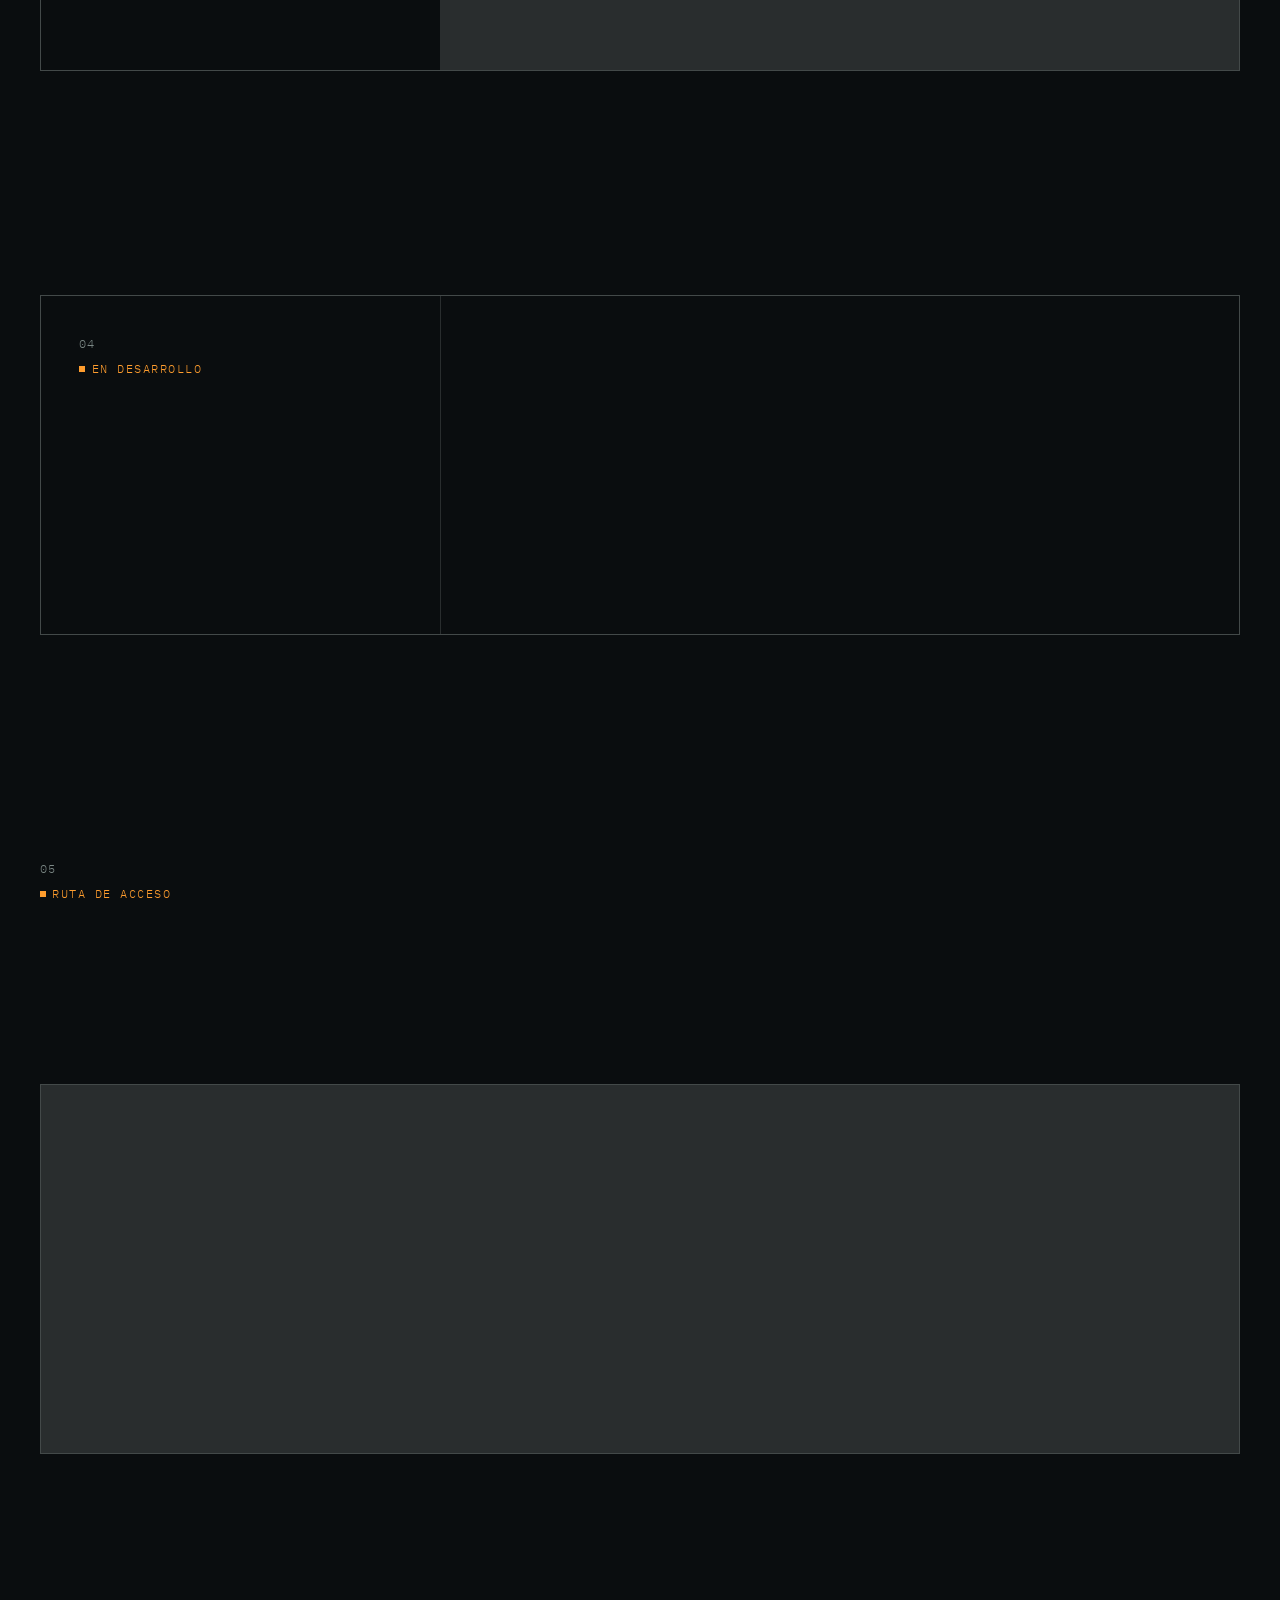
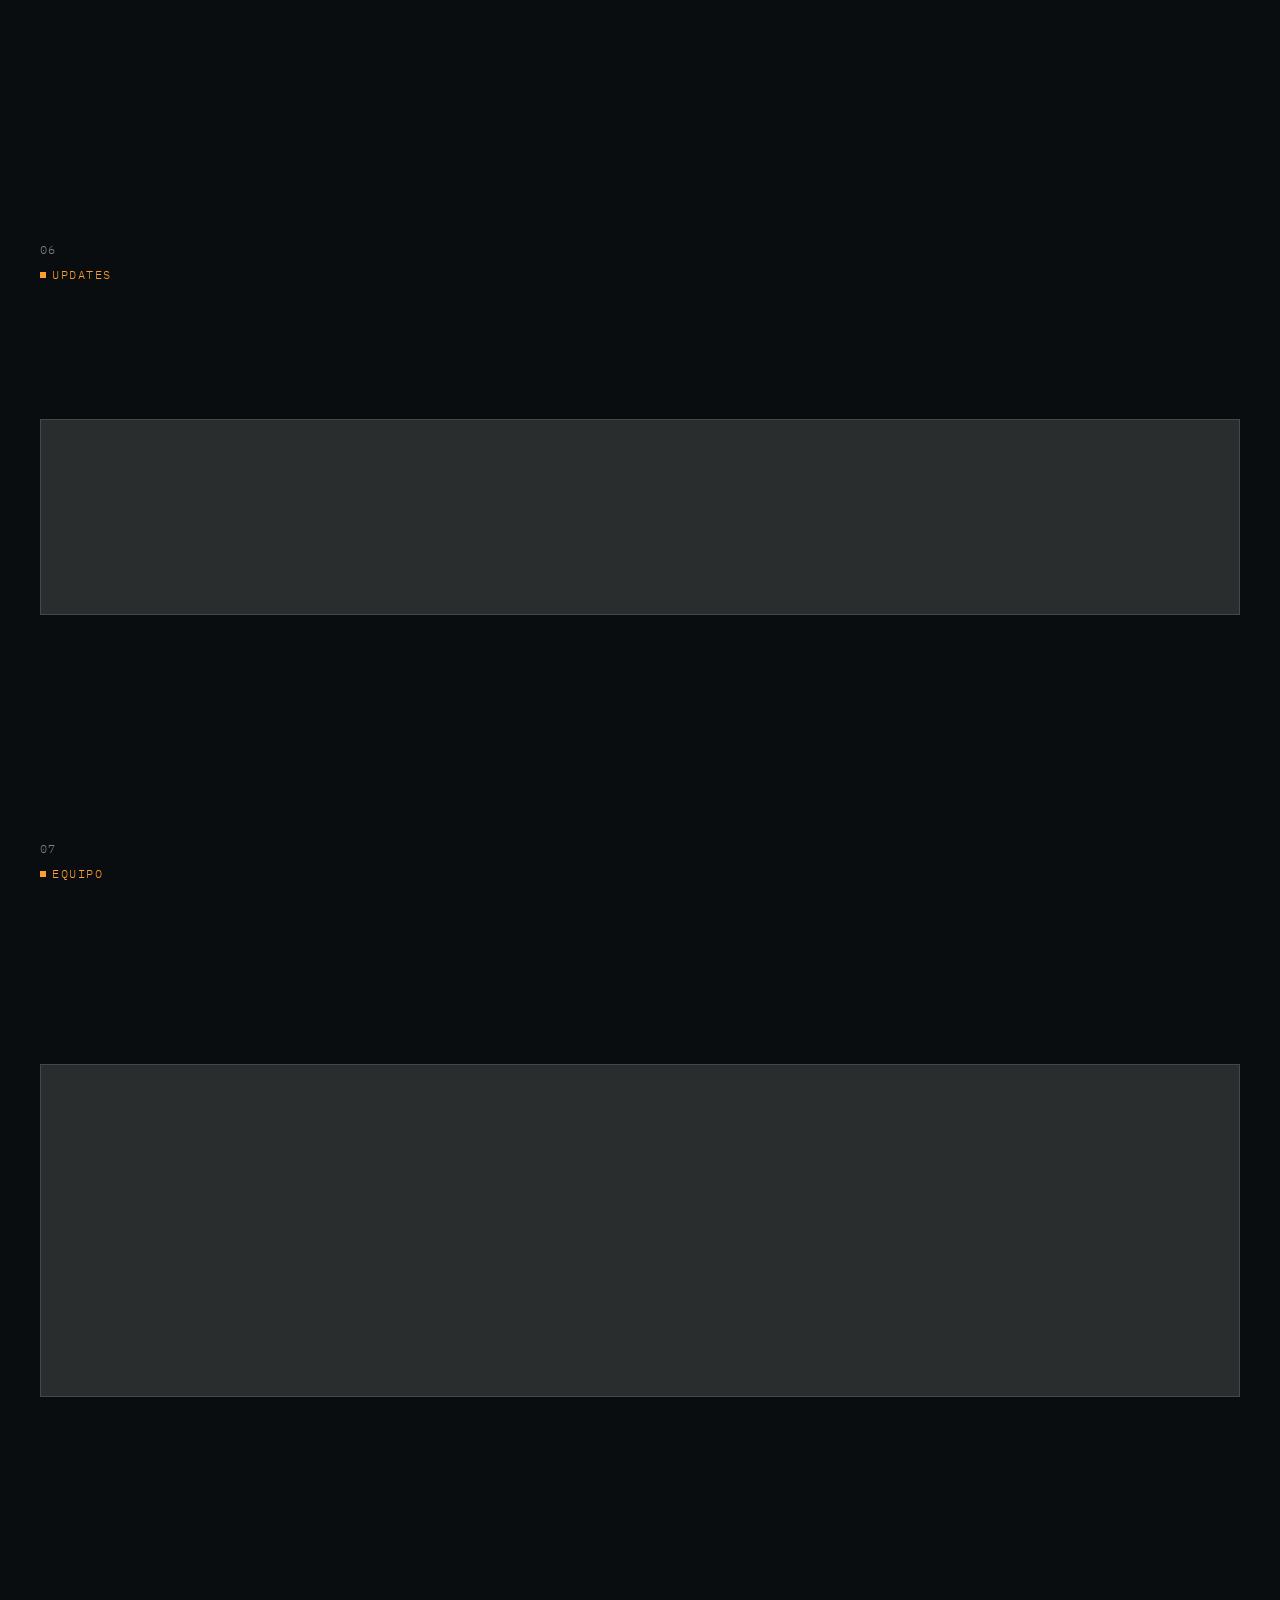
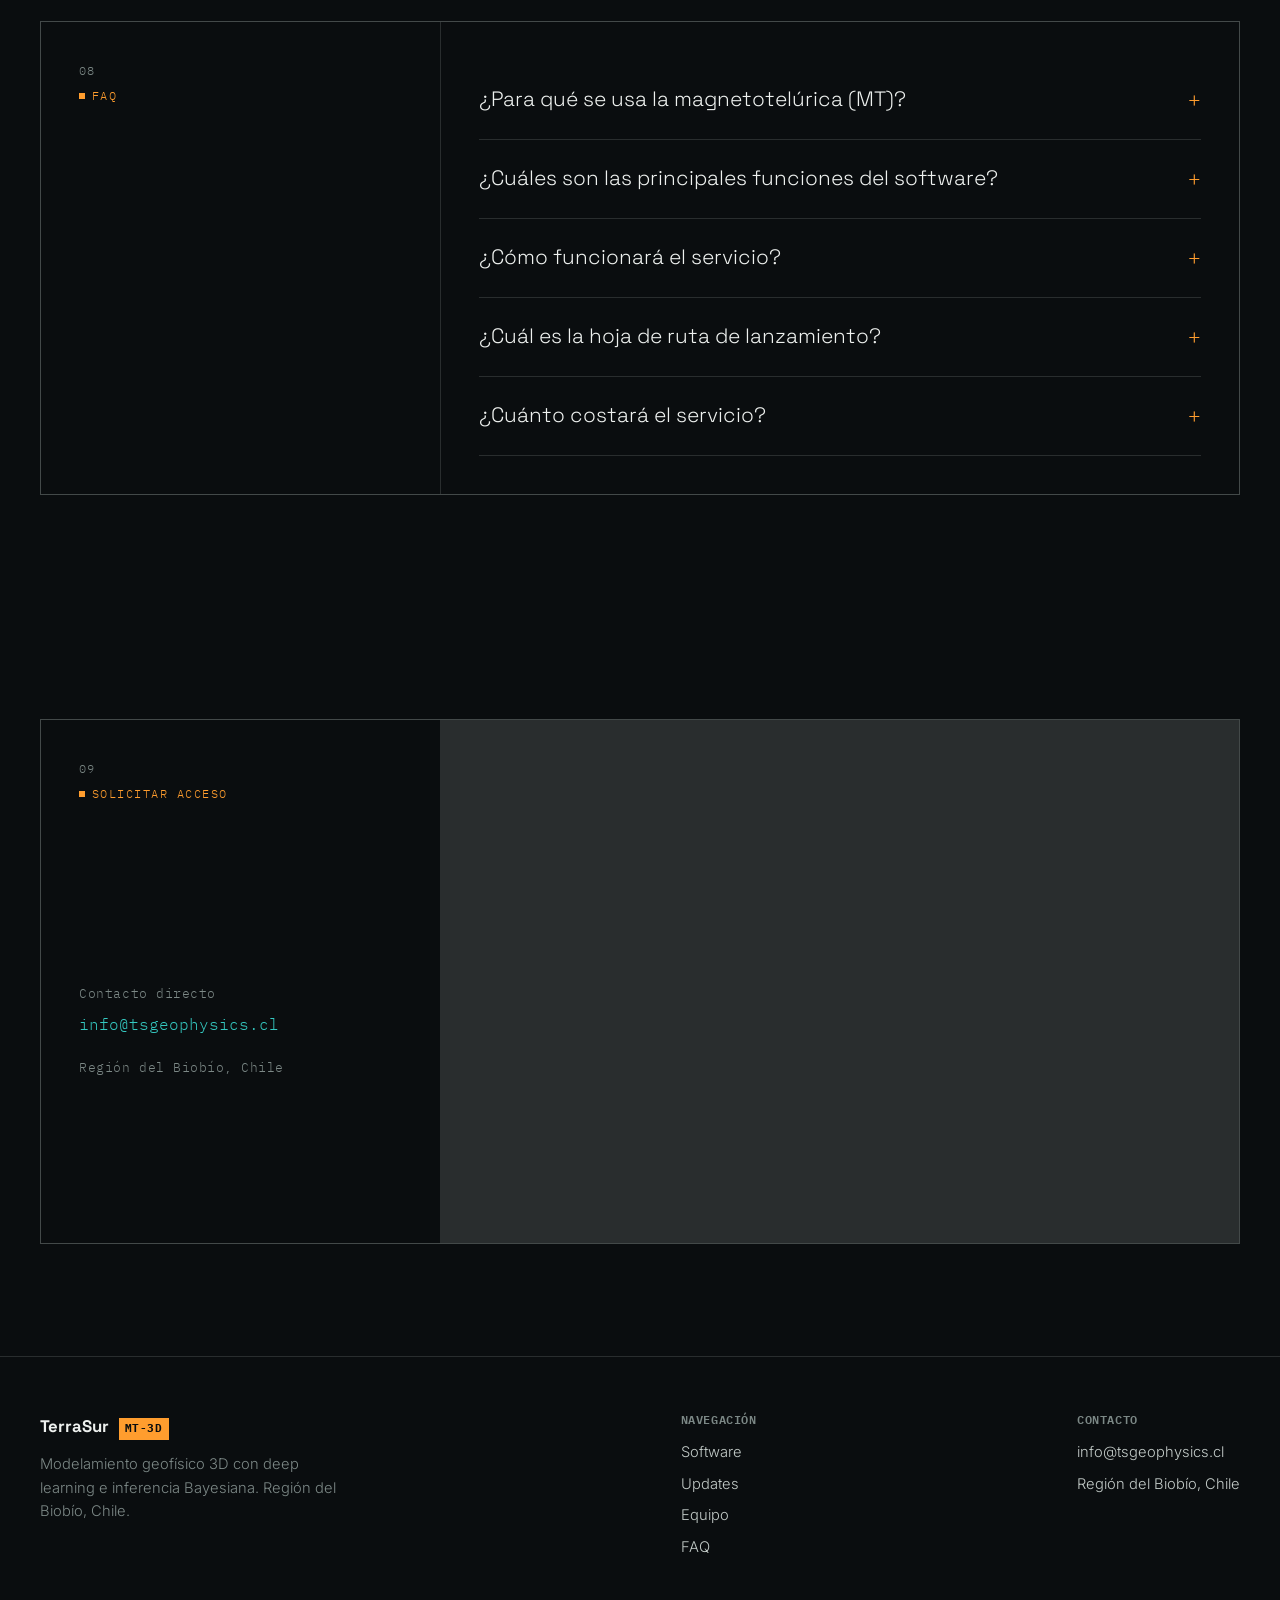
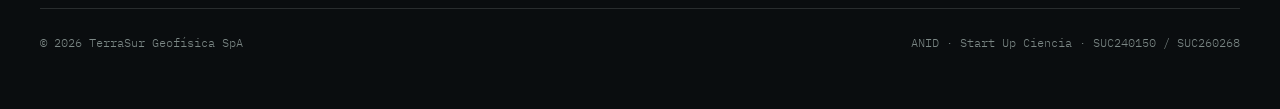
==== commit 35c9a462: "Update content with real site copy: MTSur branding, launch roadmap, Updates, real FAQ - Name the pro" ====
--- a/index.html
+++ b/index.html
@@ -4,8 +4,8 @@
 <script>document.documentElement.classList.add("js");</script>
 <meta charset="utf-8">
 <meta name="viewport" content="width=device-width, initial-scale=1">
-<title>TerraSur Geofísica — Software de inversión magnetotelúrica 3D</title>
-<meta name="description" content="TerraSur Geofísica desarrolla un software SaaS que combina deep learning e inferencia Bayesiana para modelar el subsuelo en 3D a partir de datos magnetotelúricos, en horas y no semanas.">
+<title>MTSur — Software de inversión magnetotelúrica 3D · TerraSur Geofísica</title>
+<meta name="description" content="MTSur, de TerraSur Geofísica: plataforma SaaS que combina deep learning e inferencia Bayesiana para modelar el subsuelo en 3D a partir de datos magnetotelúricos, en horas y no semanas.">
 <meta name="theme-color" content="#0a0d0f">
 <link rel="icon" type="image/svg+xml" href="assets/img/favicon.svg">
 
@@ -35,14 +35,12 @@
   <input type="checkbox" id="nav-toggle" class="nav-toggle-input">
   <div class="container nav-inner">
     <a href="#main" class="brand">
-      TerraSur<span class="brand-tag">MT-3D</span>
+      TerraSur<span class="brand-tag">MTSur</span>
     </a>
 
     <nav class="nav-links" aria-label="Navegación principal">
-      <a href="#tecnologia" data-i18n="es">Tecnología</a>
-      <a href="#tecnologia" data-i18n="en">Technology</a>
-      <a href="#resultados" data-i18n="es">Resultados</a>
-      <a href="#resultados" data-i18n="en">Results</a>
+      <a href="#tecnologia">Software</a>
+      <a href="#updates">Updates</a>
       <a href="#equipo" data-i18n="es">Equipo</a>
       <a href="#equipo" data-i18n="en">Team</a>
       <a href="#faq">FAQ</a>
@@ -65,10 +63,8 @@
   </div>
 
   <div class="mobile-menu" data-mobile-menu>
-    <a href="#tecnologia" data-i18n="es">Tecnología</a>
-    <a href="#tecnologia" data-i18n="en">Technology</a>
-    <a href="#resultados" data-i18n="es">Resultados</a>
-    <a href="#resultados" data-i18n="en">Results</a>
+    <a href="#tecnologia">Software</a>
+    <a href="#updates">Updates</a>
     <a href="#equipo" data-i18n="es">Equipo</a>
     <a href="#equipo" data-i18n="en">Team</a>
     <a href="#faq">FAQ</a>
@@ -91,8 +87,8 @@
       <div class="hero-grid">
         <div>
           <p class="kicker hero-eyebrow">
-            <span data-i18n="es">TerraSur Geofísica — Software MT 3D · TRL 5</span>
-            <span data-i18n="en">TerraSur Geophysics — 3D MT Software · TRL 5</span>
+            <span data-i18n="es">TerraSur Geofísica — MTSur · Software MT 3D · TRL 5</span>
+            <span data-i18n="en">TerraSur Geophysics — MTSur · 3D MT Software · TRL 5</span>
           </p>
 
           <h1 class="h-display hero-title reveal" data-split>
@@ -101,8 +97,8 @@
           </h1>
 
           <p class="body-lg hero-sub reveal">
-            <span data-i18n="es">Software que combina deep learning e inferencia Bayesiana para reconstruir la estructura del subsuelo con menos cómputo y resultados geológicamente plausibles.</span>
-            <span data-i18n="en">Software that combines deep learning and Bayesian inference to reconstruct subsurface structure with less compute and geologically plausible results.</span>
+            <span data-i18n="es"><strong style="color:var(--cream); font-weight:500;">MTSur</strong> combina deep learning e inferencia Bayesiana para reconstruir la estructura del subsuelo con menos cómputo y resultados geológicamente plausibles.</span>
+            <span data-i18n="en"><strong style="color:var(--cream); font-weight:500;">MTSur</strong> combines deep learning and Bayesian inference to reconstruct subsurface structure with less compute and geologically plausible results.</span>
           </p>
 
           <div class="hero-ctas reveal">
@@ -336,7 +332,82 @@
   </section>
 
   <!-- ============================================================
-       05 — ANID VALIDATION STRIP
+       05 — ACCESS ROADMAP (pilot → closed beta → commercial launch)
+       ============================================================ -->
+  <section class="section-pad" id="ruta">
+    <div class="container">
+      <div class="section-head">
+        <p class="section-num">05</p>
+        <p class="kicker">
+          <span data-i18n="es">Ruta de acceso</span>
+          <span data-i18n="en">Access roadmap</span>
+        </p>
+        <h2 class="h-section reveal" style="margin-top:1rem; max-width:34ch;">
+          <span data-i18n="es">De piloto manual a plataforma con precio al instante.</span>
+          <span data-i18n="en">From manual pilot to instant-pricing platform.</span>
+        </h2>
+      </div>
+
+      <div class="grid-12">
+        <div class="g-span-4 tech-block reveal">
+          <p class="kicker" style="margin-bottom:.8rem;">
+            <span data-i18n="es">Fase actual</span>
+            <span data-i18n="en">Current phase</span>
+          </p>
+          <p class="tech-block-num">Q4·25</p>
+          <h3>
+            <span data-i18n="es">Piloto</span>
+            <span data-i18n="en">Pilot</span>
+          </h3>
+          <p>
+            <span data-i18n="es">Flujo de trabajo manual. Cotización directa escribiendo a info@tsgeophysics.cl.</span>
+            <span data-i18n="en">Manual workflow. Direct quoting by writing to info@tsgeophysics.cl.</span>
+          </p>
+          <span class="mono-tag" data-i18n="es">STATUS: en curso</span>
+          <span class="mono-tag" data-i18n="en">STATUS: underway</span>
+        </div>
+
+        <div class="g-span-4 tech-block reveal">
+          <p class="kicker" style="margin-bottom:.8rem;">
+            <span data-i18n="es">Próximo</span>
+            <span data-i18n="en">Next</span>
+          </p>
+          <p class="tech-block-num">Q3·26</p>
+          <h3>
+            <span data-i18n="es">Beta cerrada</span>
+            <span data-i18n="en">Closed beta</span>
+          </h3>
+          <p>
+            <span data-i18n="es">Acceso con credenciales: carga y visualización de datos, solicitud de modelamientos y seguimiento del avance.</span>
+            <span data-i18n="en">Login access: data upload and visualization, modeling requests, and progress tracking.</span>
+          </p>
+          <span class="mono-tag" data-i18n="es">STATUS: próximamente</span>
+          <span class="mono-tag" data-i18n="en">STATUS: coming up</span>
+        </div>
+
+        <div class="g-span-4 tech-block reveal">
+          <p class="kicker" style="margin-bottom:.8rem;">
+            <span data-i18n="es">Próximo</span>
+            <span data-i18n="en">Next</span>
+          </p>
+          <p class="tech-block-num">Q4·26</p>
+          <h3>
+            <span data-i18n="es">Lanzamiento comercial</span>
+            <span data-i18n="en">Commercial launch</span>
+          </h3>
+          <p>
+            <span data-i18n="es">Calculadora de precio dinámica según malla, estaciones y bandas de frecuencia. Entregas en 10–24 horas.</span>
+            <span data-i18n="en">Dynamic pricing calculator based on mesh, stations, and frequency bands. 10–24 hour turnaround.</span>
+          </p>
+          <span class="mono-tag" data-i18n="es">STATUS: planificado</span>
+          <span class="mono-tag" data-i18n="en">STATUS: planned</span>
+        </div>
+      </div>
+    </div>
+  </section>
+
+  <!-- ============================================================
+       ANID VALIDATION STRIP
        ============================================================ -->
   <section id="validacion">
     <div class="container">
@@ -354,12 +425,48 @@
   </section>
 
   <!-- ============================================================
-       06 — TEAM
+       06 — UPDATES
+       ============================================================ -->
+  <section class="section-pad" id="updates">
+    <div class="container">
+      <div class="section-head">
+        <p class="section-num">06</p>
+        <p class="kicker">Updates</p>
+        <h2 class="h-section reveal" style="margin-top:1rem;">
+          <span data-i18n="es">Registro breve de avances.</span>
+          <span data-i18n="en">A short log of progress.</span>
+        </h2>
+      </div>
+
+      <div class="grid-12">
+        <div class="g-span-6 reveal" style="display:flex; flex-direction:column; gap:.8rem;">
+          <span class="mono-tag">23 JUN 2026 · <span data-i18n="es">2 min de lectura</span><span data-i18n="en">2 min read</span></span>
+          <h3 style="font-family:var(--display); font-size:1.2rem; color:var(--cream);">Start Up Ciencia 2026 &amp; OpenStartup G7</h3>
+          <p style="color:var(--cream-2);">
+            <span data-i18n="es">Fuimos seleccionados entre 85 emprendimientos que recibieron el grant Start Up Ciencia 2026 (ANID).</span>
+            <span data-i18n="en">We were selected among 85 startups awarded the Start Up Ciencia 2026 grant (ANID).</span>
+          </p>
+        </div>
+
+        <div class="g-span-6 reveal" style="display:flex; flex-direction:column; gap:.8rem;">
+          <span class="mono-tag">17 DIC 2025 · <span data-i18n="es">1 min de lectura</span><span data-i18n="en">1 min read</span></span>
+          <h3 style="font-family:var(--display); font-size:1.2rem; color:var(--cream);">Hello World</h3>
+          <p style="color:var(--cream-2);">
+            <span data-i18n="es">La primera actualización de nuestro nuevo sitio web. Esperamos que les guste.</span>
+            <span data-i18n="en">The first update on our new website. We hope you like it.</span>
+          </p>
+        </div>
+      </div>
+    </div>
+  </section>
+
+  <!-- ============================================================
+       07 — TEAM
        ============================================================ -->
   <section class="section-pad" id="equipo">
     <div class="container">
       <div class="section-head">
-        <p class="section-num">05</p>
+        <p class="section-num">07</p>
         <p class="kicker">
           <span data-i18n="es">Equipo</span>
           <span data-i18n="en">Team</span>
@@ -377,8 +484,8 @@
             <p class="team-name">Vicente Yáñez Cuadra</p>
             <p class="team-role">CEO &amp; CTO · M.Sc.</p>
             <p class="team-spec">
-              <span data-i18n="es">Estrategia tecnológica y diseño de modelos de deep learning.</span>
-              <span data-i18n="en">Technology strategy and deep-learning model design.</span>
+              <span data-i18n="es">Estrategia tecnológica y diseño de modelos de deep learning. Formación en procesamiento de datos geofísicos y ciencia de datos.</span>
+              <span data-i18n="en">Technology strategy and deep-learning model design. Background in geophysical data processing and data science.</span>
             </p>
           </div>
         </div>
@@ -389,8 +496,8 @@
             <p class="team-name">Nicole Krumm Nualart</p>
             <p class="team-role">CFO · M.Sc.</p>
             <p class="team-spec">
-              <span data-i18n="es">Estrategia comercial y alianzas de ecosistema.</span>
-              <span data-i18n="en">Commercial strategy and ecosystem partnerships.</span>
+              <span data-i18n="es">Estrategia comercial y alianzas de ecosistema. Experiencia en minería y analítica.</span>
+              <span data-i18n="en">Commercial strategy and ecosystem partnerships. Background in mining and analytics.</span>
             </p>
           </div>
         </div>
@@ -401,8 +508,8 @@
             <p class="team-name">Natalia Díaz Salazar</p>
             <p class="team-role"><span data-i18n="es">Geofísica</span><span data-i18n="en">Geophysicist</span> · M.Sc.</p>
             <p class="team-spec">
-              <span data-i18n="es">Modelamiento inverso y métodos Bayesianos.</span>
-              <span data-i18n="en">Inverse modeling and Bayesian methods.</span>
+              <span data-i18n="es">Modelamiento inverso, métodos Bayesianos y sismología.</span>
+              <span data-i18n="en">Inverse modeling, Bayesian methods, and seismology.</span>
             </p>
           </div>
         </div>
@@ -413,23 +520,23 @@
             <p class="team-name">Katarzyna Anna Ślęzak</p>
             <p class="team-role"><span data-i18n="es">Geofísica</span><span data-i18n="en">Geophysicist</span> · Ph.D.</p>
             <p class="team-spec">
-              <span data-i18n="es">Experta en datos magnetotelúricos.</span>
-              <span data-i18n="en">Magnetotelluric data expertise.</span>
-            </p>
-          </div>
-        </div>
-      </div>
-    </div>
-  </section>
-
-  <!-- ============================================================
-       07 — FAQ
+              <span data-i18n="es">Experta en datos magnetotelúricos, con vínculos de investigación internacional.</span>
+              <span data-i18n="en">Magnetotelluric data expertise, with international research connections.</span>
+            </p>
+          </div>
+        </div>
+      </div>
+    </div>
+  </section>
+
+  <!-- ============================================================
+       08 — FAQ
        ============================================================ -->
   <section class="section-pad" id="faq">
     <div class="container">
       <div class="grid-12">
         <div class="g-span-4">
-          <p class="section-num">06</p>
+          <p class="section-num">08</p>
           <p class="kicker">FAQ</p>
         </div>
         <div class="g-span-8">
@@ -438,15 +545,15 @@
             <div class="faq-item">
               <button class="faq-q" type="button">
                 <span>
-                  <span data-i18n="es">¿Qué es la modelación magnetotelúrica (MT)?</span>
-                  <span data-i18n="en">What is magnetotelluric (MT) modeling?</span>
+                  <span data-i18n="es">¿Para qué se usa la magnetotelúrica (MT)?</span>
+                  <span data-i18n="en">What is Magnetotellurics (MT) used for?</span>
                 </span>
                 <span class="plus" aria-hidden="true">+</span>
               </button>
               <div class="faq-a"><div class="faq-a-inner">
                 <p>
-                  <span data-i18n="es">Es un método geofísico que usa las variaciones naturales de los campos eléctrico y magnético de la Tierra para estimar la resistividad del subsuelo en profundidad, sin necesidad de perforar.</span>
-                  <span data-i18n="en">It's a geophysical method that uses natural variations in the Earth's electric and magnetic fields to estimate subsurface resistivity at depth, without drilling.</span>
+                  <span data-i18n="es">La magnetotelúrica es una técnica geofísica pasiva que aprovecha las variaciones naturales del campo electromagnético terrestre para mapear la conductividad eléctrica del subsuelo. Se aplica en exploración de hidrocarburos, minerales y aguas subterráneas; evaluación de recursos geotérmicos; imagenología tectónica y estructural; y monitoreo volcanológico. Puede obtener imágenes desde cientos de metros hasta decenas de kilómetros de profundidad, revelando estructuras geológicas a gran escala fuera del alcance de los métodos convencionales.</span>
+                  <span data-i18n="en">Magnetotellurics is a passive geophysical technique that harnesses natural variations in the Earth's electromagnetic field to map subsurface electrical conductivity. Applications include hydrocarbon, mineral and groundwater exploration; geothermal resource assessment; tectonic and structural imaging; and volcanology monitoring. MT can image from hundreds of metres to tens of kilometres depth, revealing large-scale geological structures beyond conventional methods' reach.</span>
                 </p>
               </div></div>
             </div>
@@ -454,15 +561,15 @@
             <div class="faq-item">
               <button class="faq-q" type="button">
                 <span>
-                  <span data-i18n="es">¿En qué etapa de desarrollo está el software?</span>
-                  <span data-i18n="en">What development stage is the software at?</span>
+                  <span data-i18n="es">¿Cuáles son las principales funciones del software?</span>
+                  <span data-i18n="en">What are the main features of the software?</span>
                 </span>
                 <span class="plus" aria-hidden="true">+</span>
               </button>
               <div class="faq-a"><div class="faq-a-inner">
                 <p>
-                  <span data-i18n="es">TRL 5: validado en un entorno relevante con datos reales. Estamos en fase de pruebas y abriendo cupos para early adopters antes del lanzamiento comercial.</span>
-                  <span data-i18n="en">TRL 5: validated in a relevant environment with real data. We're in testing and opening spots for early adopters ahead of commercial launch.</span>
+                  <span data-i18n="es">MTSur es una plataforma SaaS en la nube para modelamiento MT 3D. Permite subir datos, solicitar corridas de modelamiento a precios cotizados, visualizar resultados en la interfaz web y descargar los resultados al instante. Las salidas incluyen parámetros del modelo, configuración de la inversión y visualizaciones de alta resolución. Entre las funciones planificadas: cobertura completa de frecuencias, mallas de más de 1 millón de celdas, modelos que consideran topografía, exploración de múltiples soluciones, entregas de 10 a 24 horas, y servicios full-service opcionales.</span>
+                  <span data-i18n="en">MTSur is a cloud-based 3D MT modelling platform (SaaS). Users can upload data, request modelling runs at quoted prices, visualise results in the web interface, and download outputs instantly. Outputs include model parameters, inversion settings, and high-resolution visualisations. Planned capabilities include full frequency coverage, meshes supporting over 1 million cells, topography-aware models, multi-solution exploration, 10–24 hour turnarounds, and optional full-service offerings.</span>
                 </p>
               </div></div>
             </div>
@@ -470,15 +577,15 @@
             <div class="faq-item">
               <button class="faq-q" type="button">
                 <span>
-                  <span data-i18n="es">¿Para quién es esta herramienta?</span>
-                  <span data-i18n="en">Who is this tool for?</span>
+                  <span data-i18n="es">¿Cómo funcionará el servicio?</span>
+                  <span data-i18n="en">How will the service work?</span>
                 </span>
                 <span class="plus" aria-hidden="true">+</span>
               </button>
               <div class="faq-a"><div class="faq-a-inner">
                 <p>
-                  <span data-i18n="es">Empresas mineras y consultoras geofísicas en exploración, equipos de prospección de aguas subterráneas y geotermia, y grupos académicos que trabajan con datos MT.</span>
-                  <span data-i18n="en">Mining companies and geophysical consultancies in exploration, groundwater and geothermal prospecting teams, and academic groups working with MT data.</span>
+                  <span data-i18n="es">Actualmente estamos en fase piloto con flujos de trabajo manuales; escribe a info@tsgeophysics.cl para cotizar. En las futuras fases de beta cerrada y lanzamiento comercial habrá credenciales de acceso, carga y visualización de datos, solicitud de modelamientos con precio informado por adelantado, seguimiento del avance y descarga de resultados en 10 a 24 horas.</span>
+                  <span data-i18n="en">Currently in pilot phase with manual workflows; contact info@tsgeophysics.cl for quotes. Future closed-beta and commercial phases will offer login credentials, data upload and visualisation, modelling request submission with upfront pricing, progress tracking, and result downloads within 10–24 hours.</span>
                 </p>
               </div></div>
             </div>
@@ -486,15 +593,15 @@
             <div class="faq-item">
               <button class="faq-q" type="button">
                 <span>
-                  <span data-i18n="es">¿Qué diferencia al enfoque de TerraSur?</span>
-                  <span data-i18n="en">What sets TerraSur's approach apart?</span>
+                  <span data-i18n="es">¿Cuál es la hoja de ruta de lanzamiento?</span>
+                  <span data-i18n="en">What's the launch roadmap?</span>
                 </span>
                 <span class="plus" aria-hidden="true">+</span>
               </button>
               <div class="faq-a"><div class="faq-a-inner">
                 <p>
-                  <span data-i18n="es">Combinar deep learning con inferencia Bayesiana: se reduce el tiempo y costo de cómputo frente a la inversión clásica, y además se cuantifica la incertidumbre de cada modelo, no solo un resultado puntual.</span>
-                  <span data-i18n="en">Combining deep learning with Bayesian inference: compute time and cost drop versus classical inversion, and every model comes with quantified uncertainty, not just a point estimate.</span>
+                  <span data-i18n="es">Q4 2025 — pruebas piloto. Q3 2026 — beta cerrada. Q4 2026 — lanzamiento comercial completo.</span>
+                  <span data-i18n="en">Q4 2025 — pilot testing. Q3 2026 — closed beta. Q4 2026 — full commercial launch.</span>
                 </p>
               </div></div>
             </div>
@@ -502,49 +609,33 @@
             <div class="faq-item">
               <button class="faq-q" type="button">
                 <span>
-                  <span data-i18n="es">¿Cómo puedo acceder o probar el software?</span>
-                  <span data-i18n="en">How can I access or try the software?</span>
+                  <span data-i18n="es">¿Cuánto costará el servicio?</span>
+                  <span data-i18n="en">How much will the service cost?</span>
                 </span>
                 <span class="plus" aria-hidden="true">+</span>
               </button>
               <div class="faq-a"><div class="faq-a-inner">
                 <p>
-                  <span data-i18n="es">Escríbenos desde el formulario de contacto con tu caso de uso. Estamos incorporando empresas piloto de forma progresiva durante la fase de pruebas.</span>
-                  <span data-i18n="en">Reach out via the contact form with your use case. We're onboarding pilot companies progressively during the testing phase.</span>
+                  <span data-i18n="es">El precio considera el tamaño de la malla, el número de estaciones y las bandas de frecuencia, mediante una calculadora dinámica. La infraestructura acelerada por GPU permite tarifas competitivas frente a los servicios HPC tradicionales. El precio exacto se entrega en la cotización.</span>
+                  <span data-i18n="en">Pricing considers mesh size, station count, and frequency bands using a dynamic calculator. GPU-accelerated infrastructure enables competitive rates versus traditional HPC services. Exact pricing is provided during quotation.</span>
                 </p>
               </div></div>
             </div>
 
-            <div class="faq-item">
-              <button class="faq-q" type="button">
-                <span>
-                  <span data-i18n="es">¿Cómo manejan la confidencialidad de mis datos?</span>
-                  <span data-i18n="en">How do you handle the confidentiality of my data?</span>
-                </span>
-                <span class="plus" aria-hidden="true">+</span>
-              </button>
-              <div class="faq-a"><div class="faq-a-inner">
-                <p>
-                  <span data-i18n="es">Cada colaboración piloto se acuerda con condiciones de confidencialidad específicas. Escríbenos y revisamos el detalle según tu proyecto.</span>
-                  <span data-i18n="en">Each pilot collaboration is agreed with specific confidentiality terms. Contact us and we'll work out the details for your project.</span>
-                </p>
-              </div></div>
-            </div>
-
-          </div>
-        </div>
-      </div>
-    </div>
-  </section>
-
-  <!-- ============================================================
-       08 — CONTACT / DEMO REQUEST
+          </div>
+        </div>
+      </div>
+    </div>
+  </section>
+
+  <!-- ============================================================
+       09 — CONTACT / DEMO REQUEST
        ============================================================ -->
   <section class="section-pad" id="contacto">
     <div class="container">
       <div class="grid-12">
         <div class="g-span-4">
-          <p class="section-num">07</p>
+          <p class="section-num">09</p>
           <p class="kicker">
             <span data-i18n="es">Solicitar acceso</span>
             <span data-i18n="en">Request access</span>
@@ -650,8 +741,8 @@
       </div>
       <div class="footer-col">
         <h4><span data-i18n="es">Navegación</span><span data-i18n="en">Navigation</span></h4>
-        <a href="#tecnologia"><span data-i18n="es">Tecnología</span><span data-i18n="en">Technology</span></a>
-        <a href="#resultados"><span data-i18n="es">Resultados</span><span data-i18n="en">Results</span></a>
+        <a href="#tecnologia">Software</a>
+        <a href="#updates">Updates</a>
         <a href="#equipo"><span data-i18n="es">Equipo</span><span data-i18n="en">Team</span></a>
         <a href="#faq">FAQ</a>
       </div>
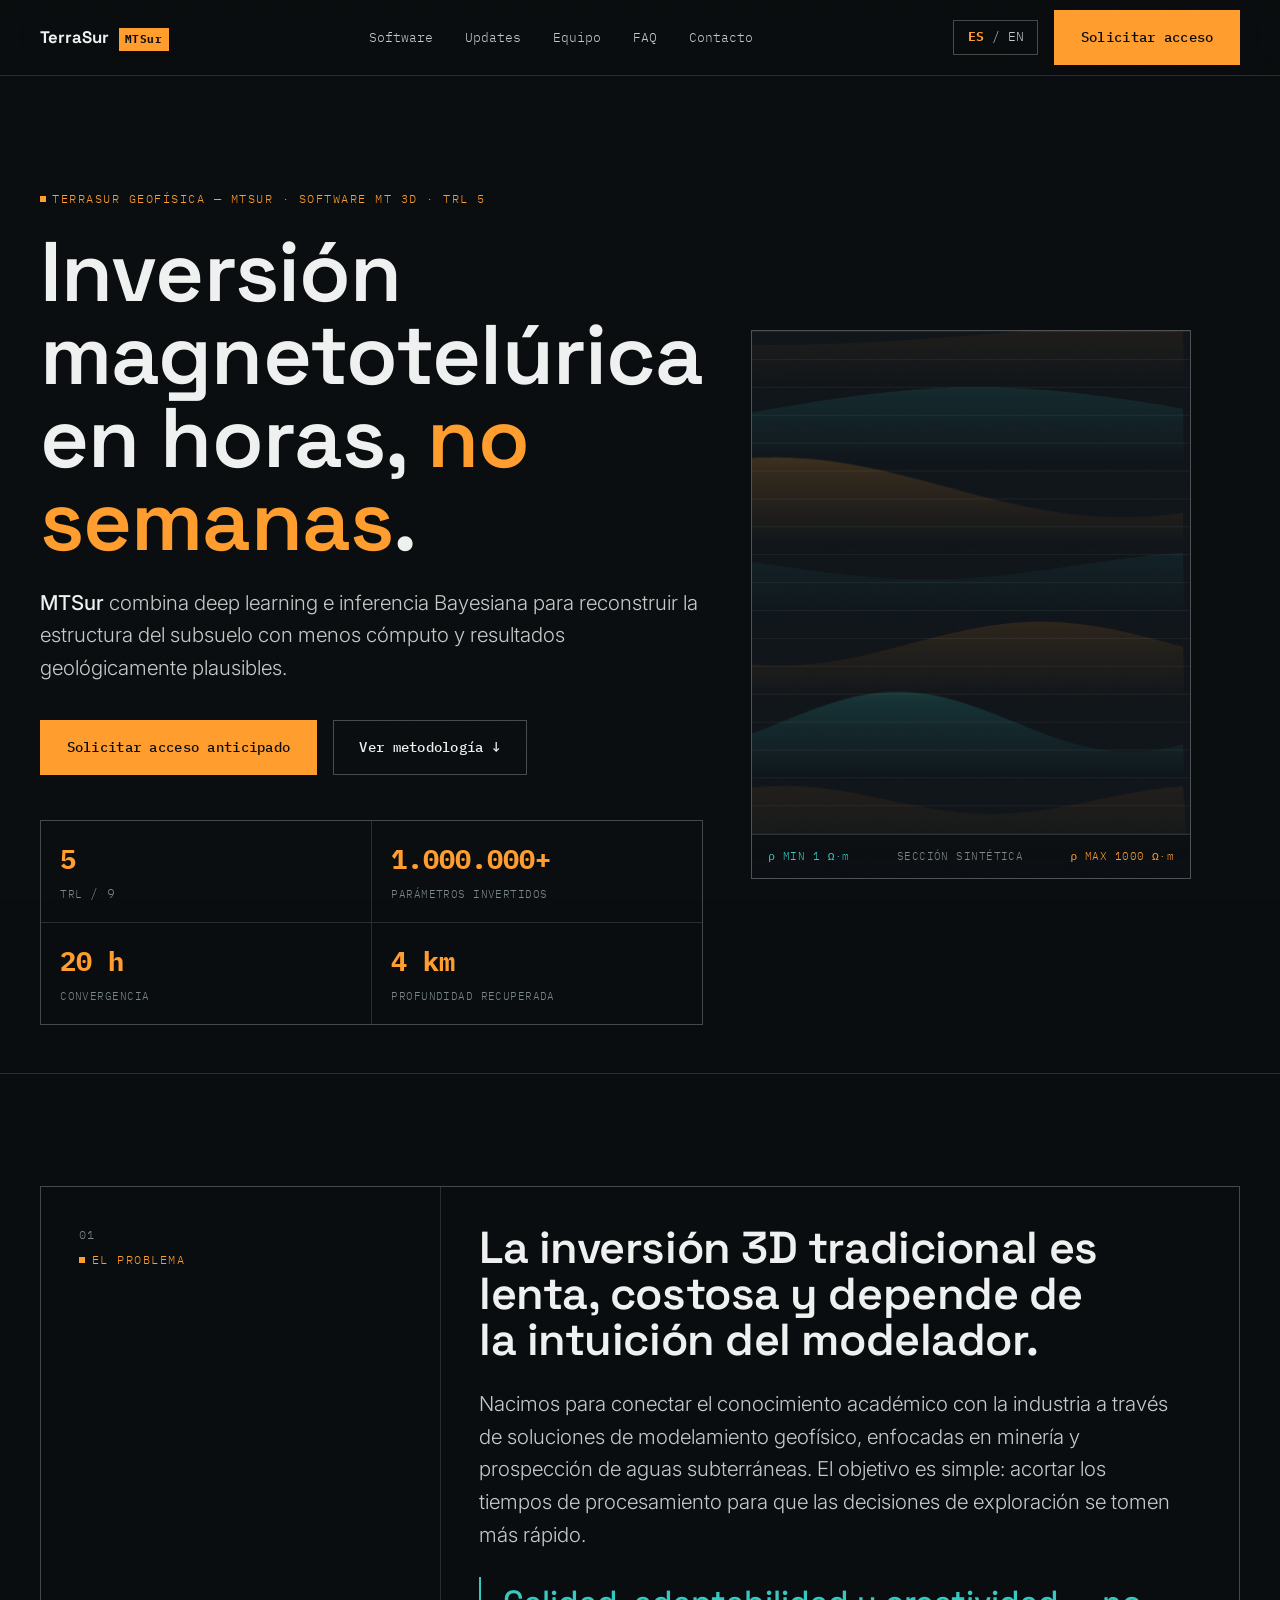
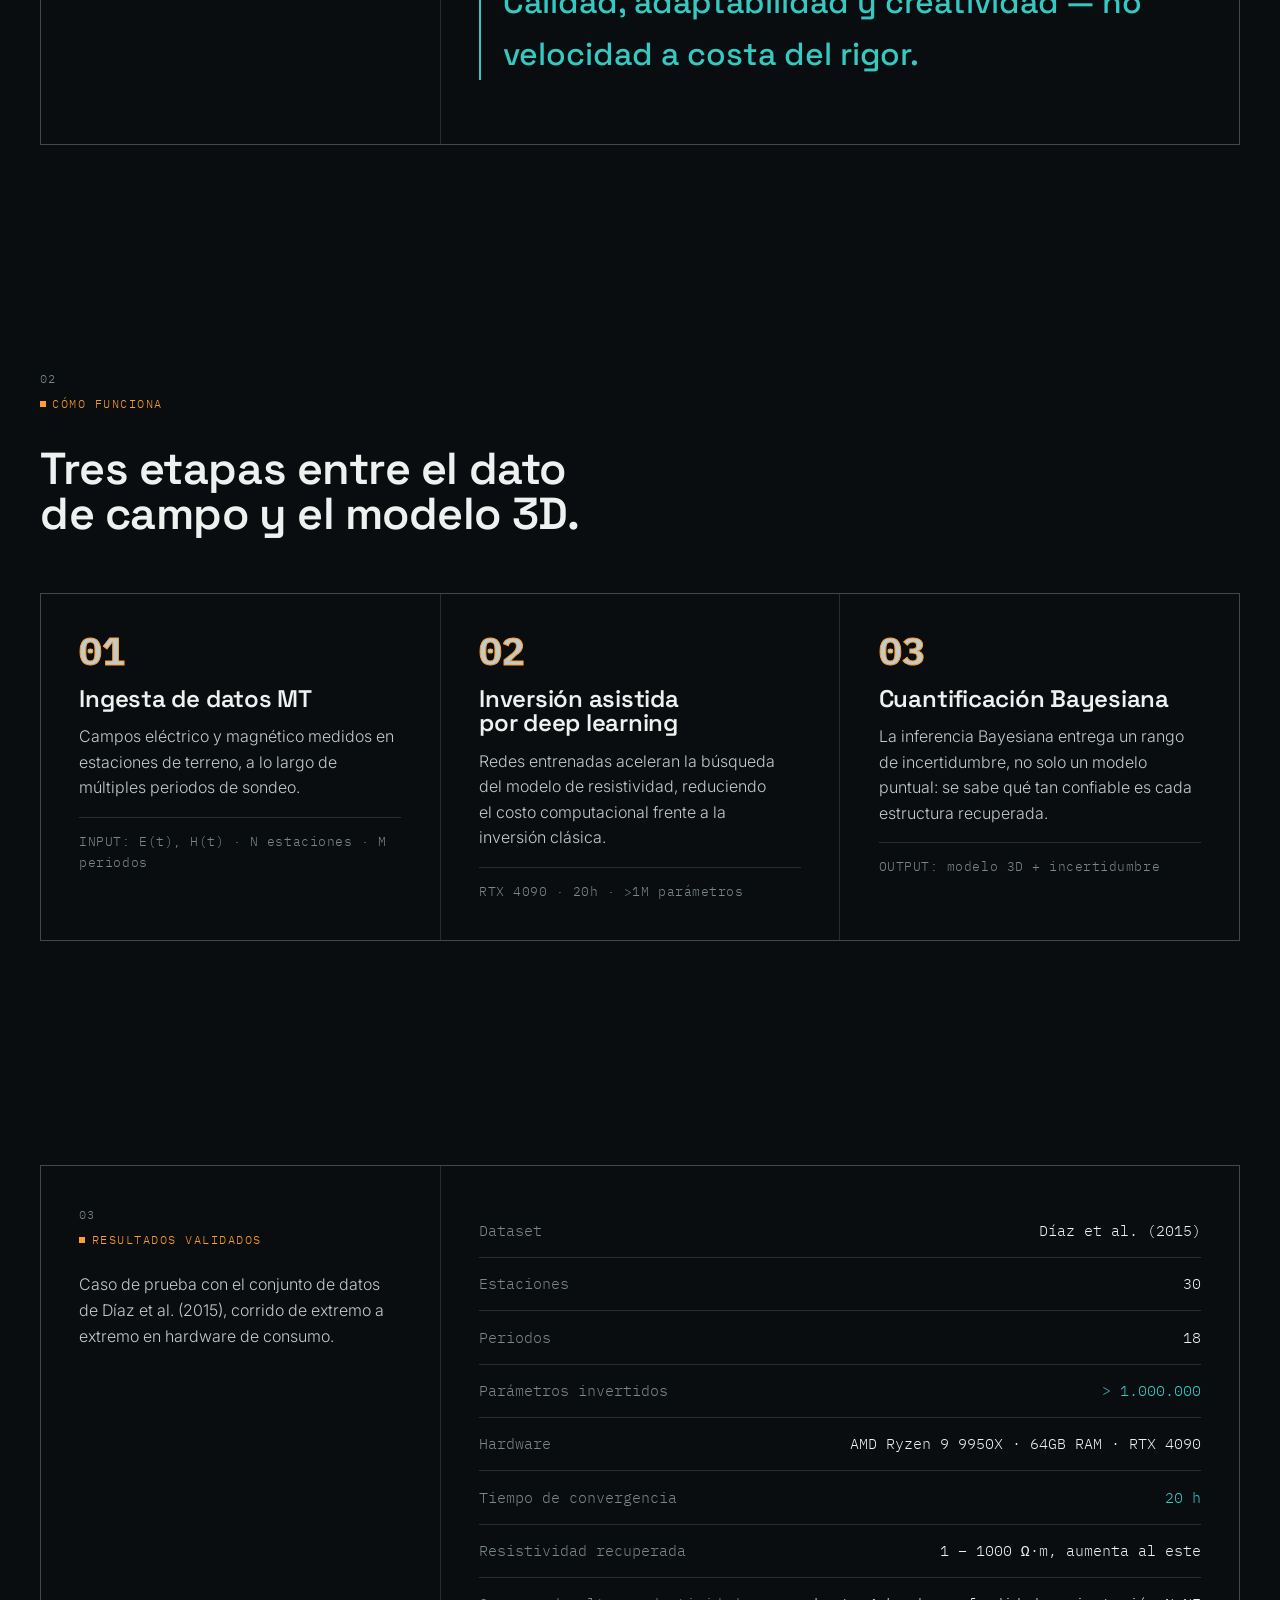
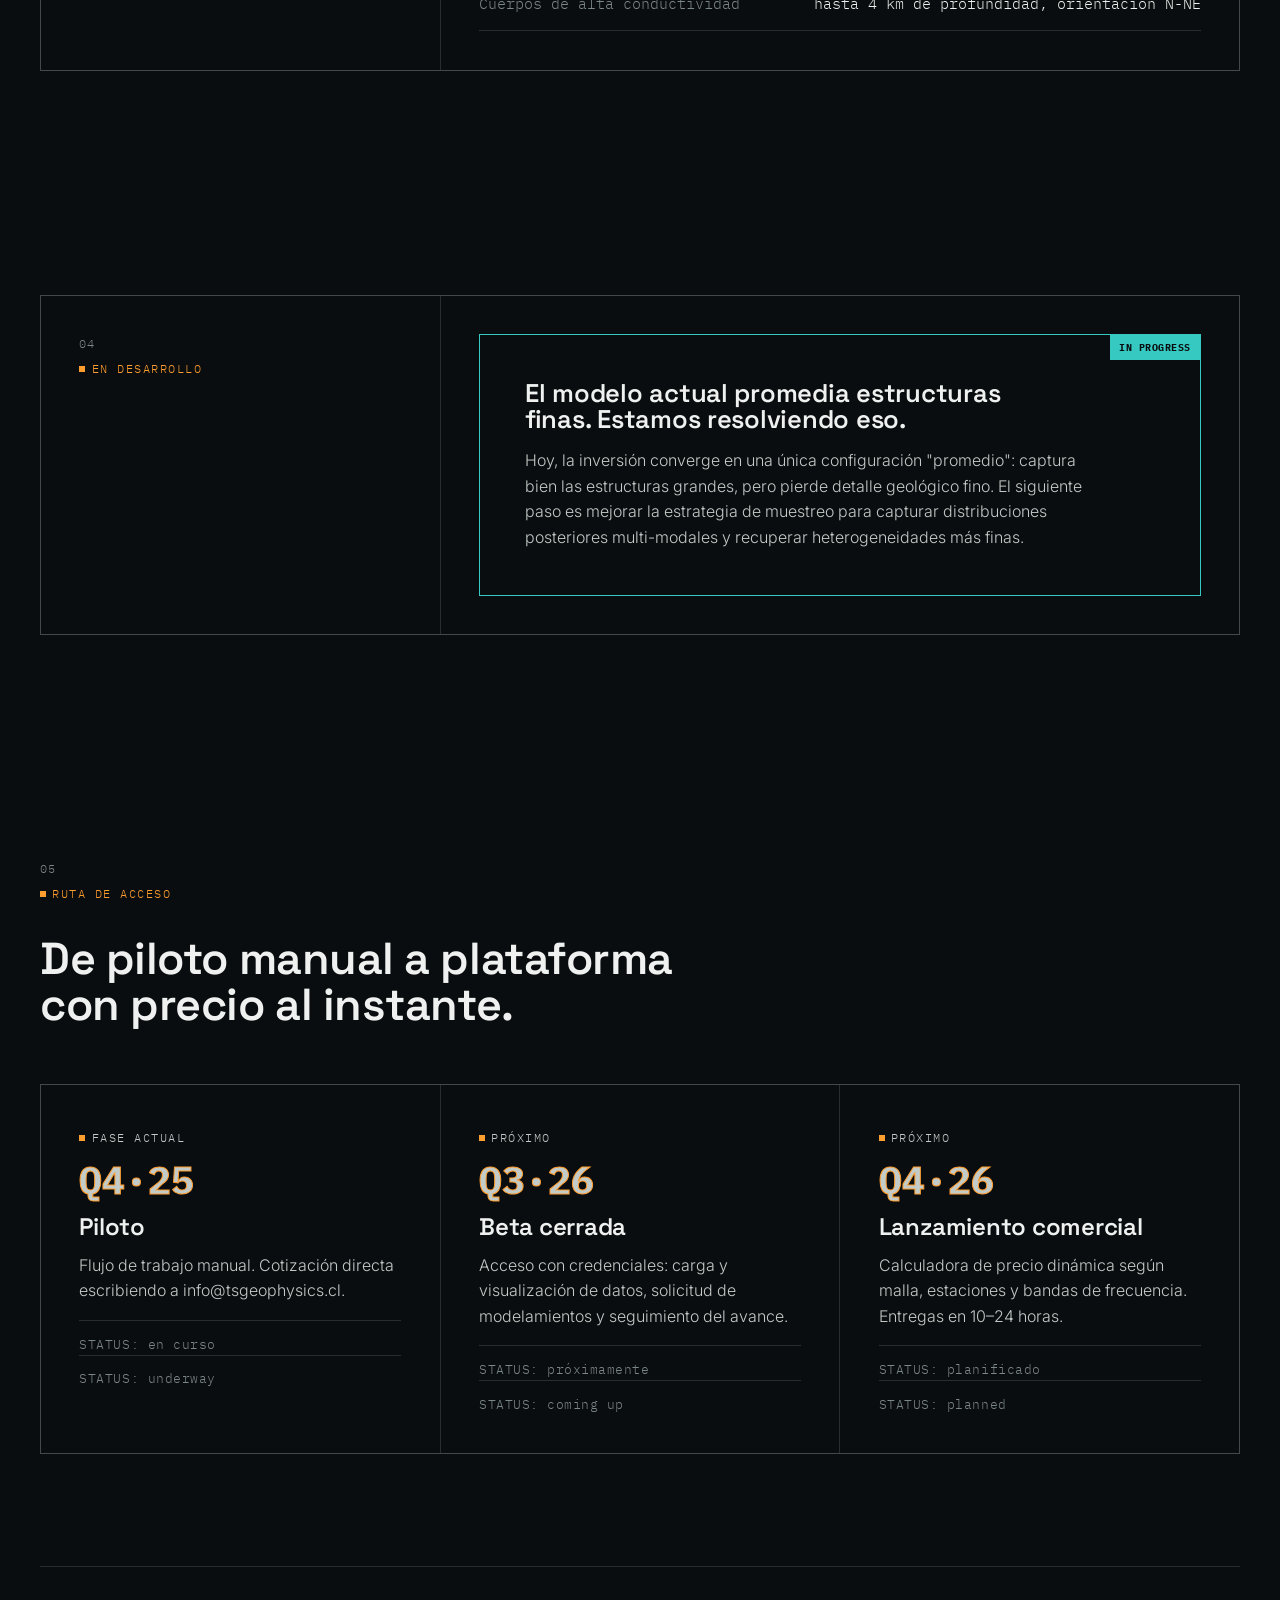
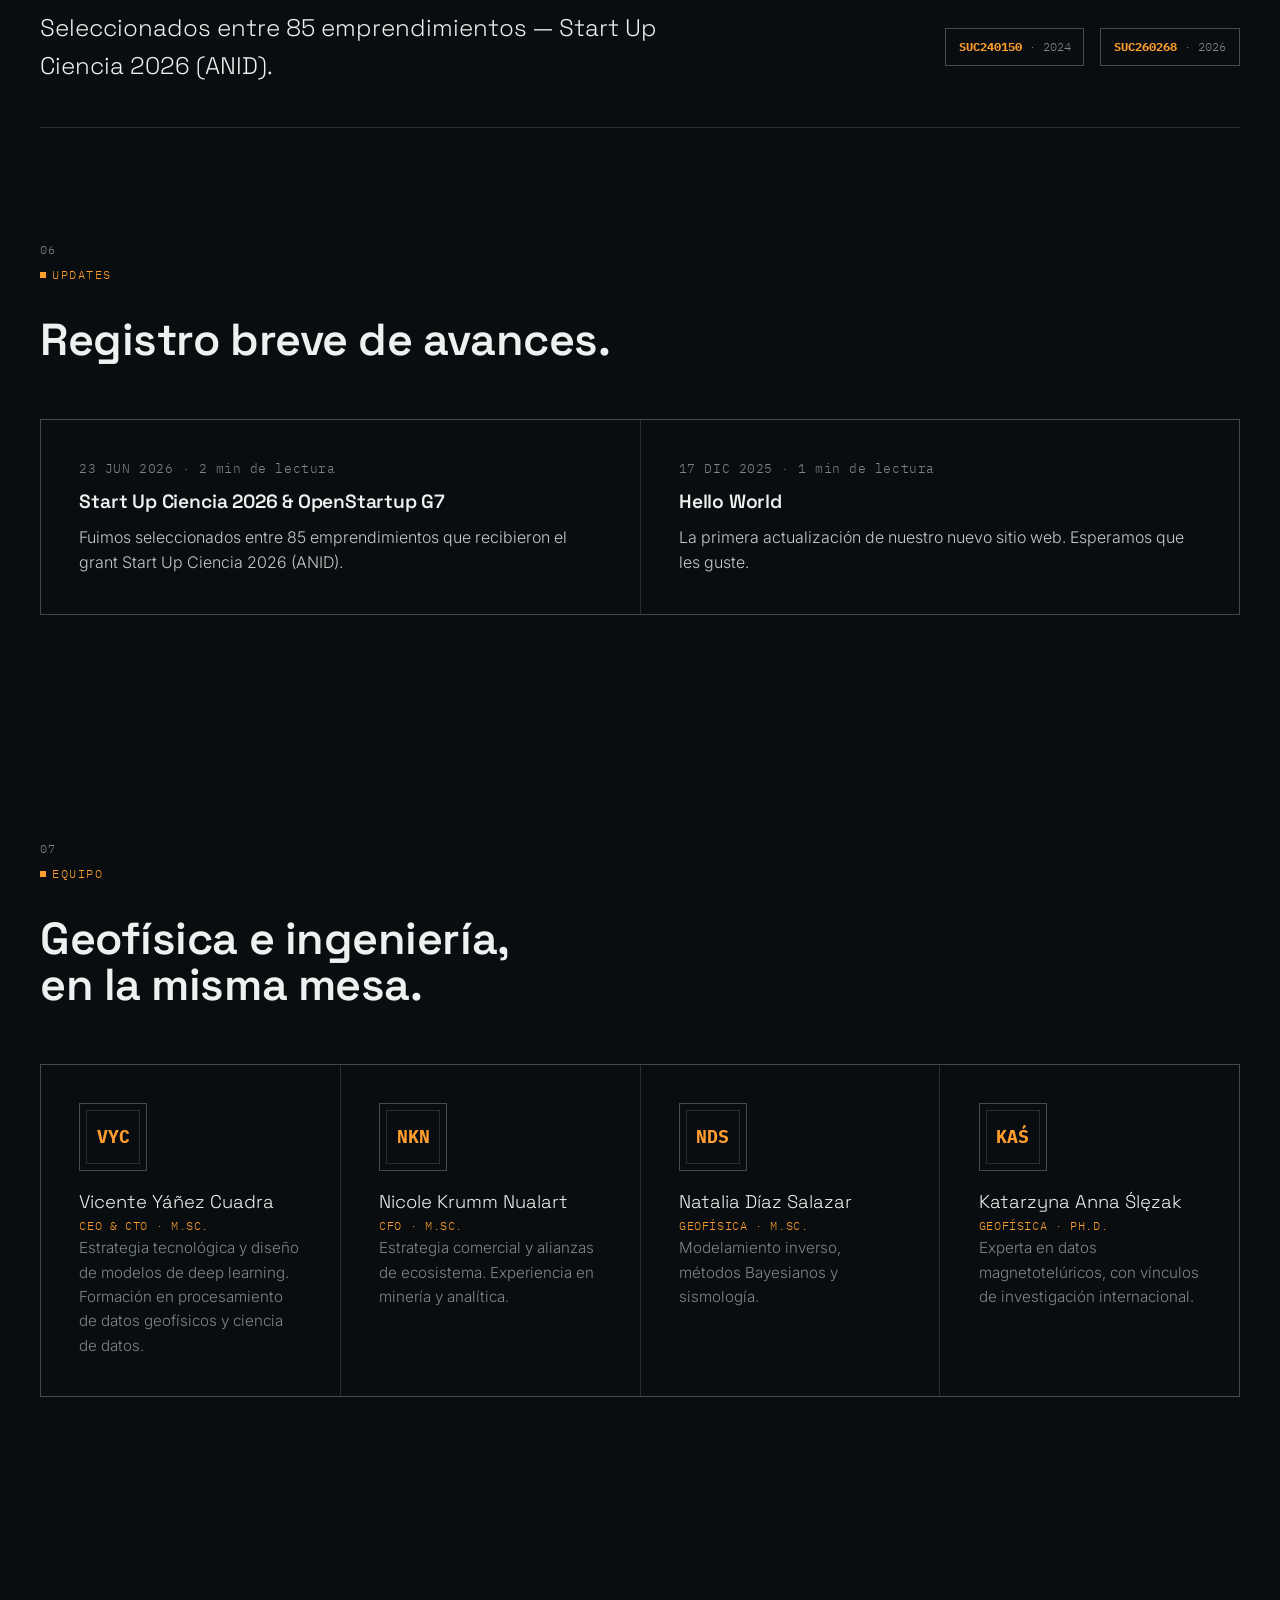
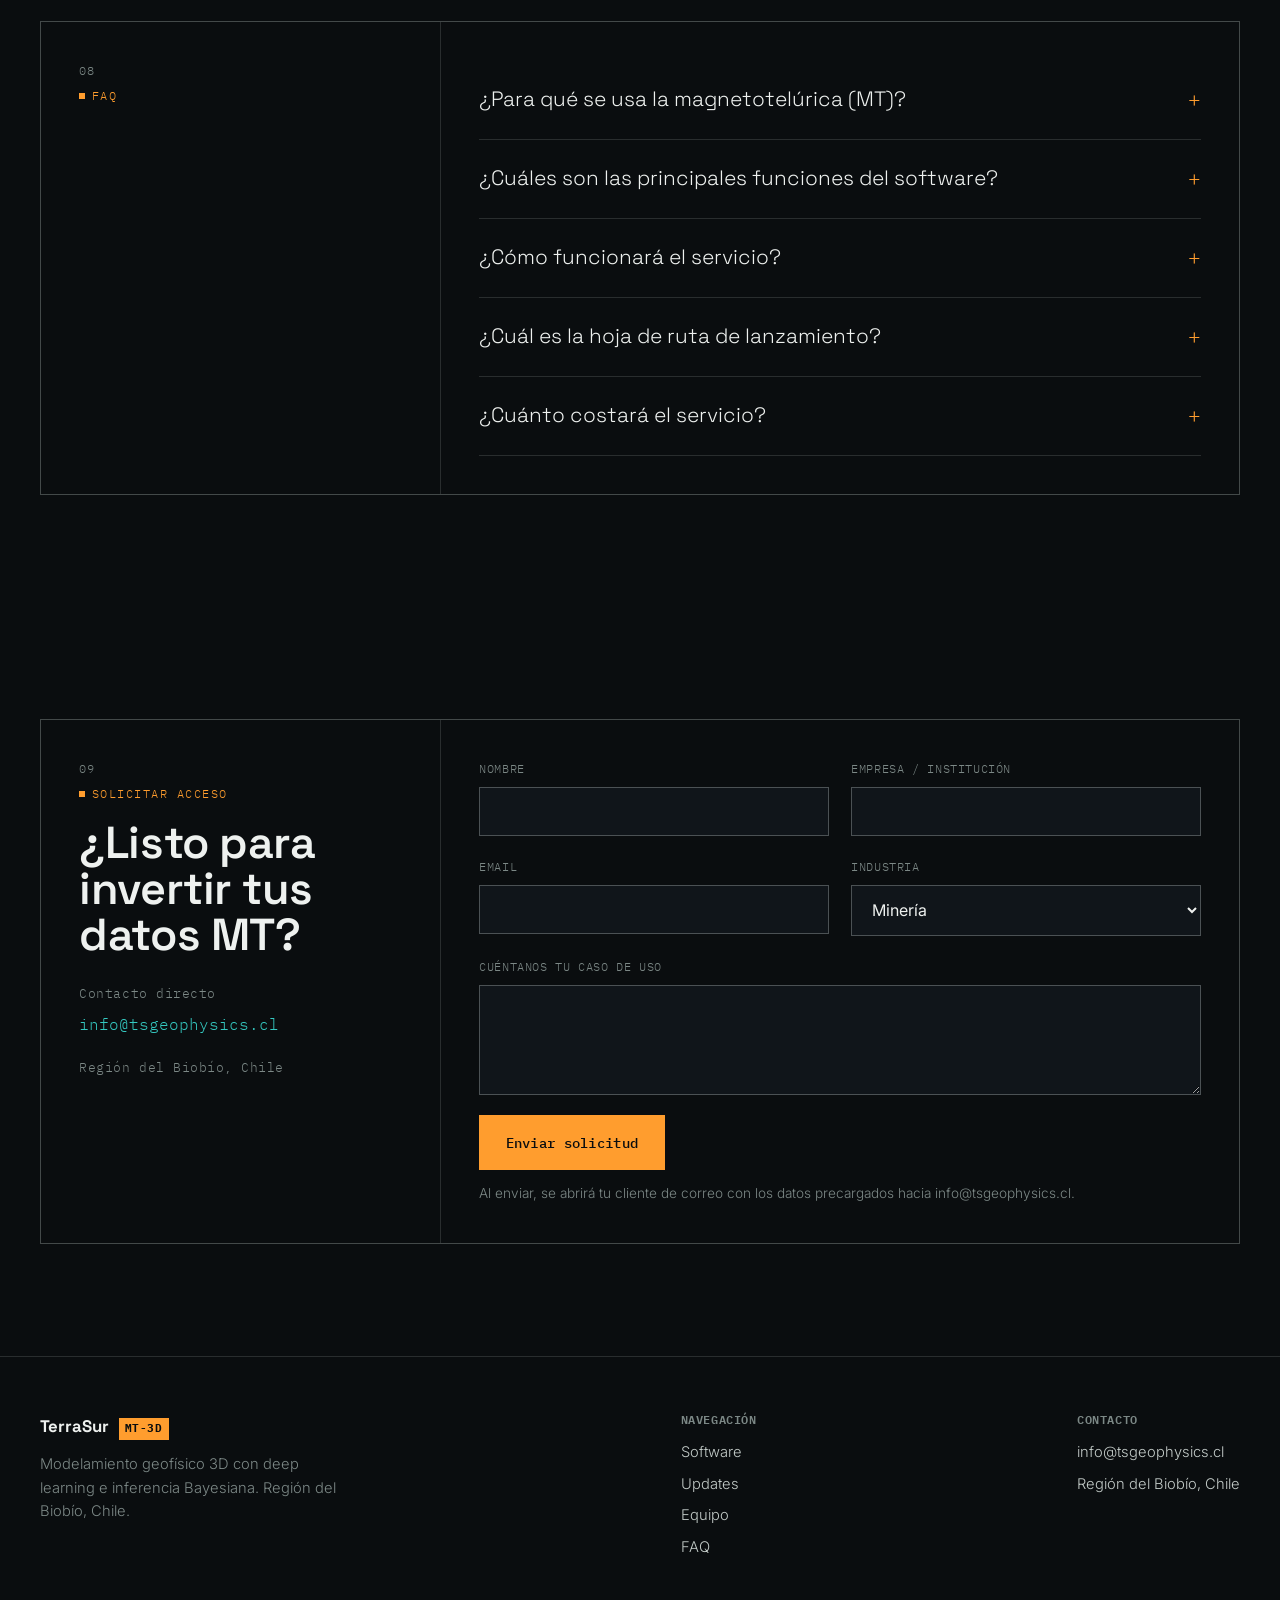
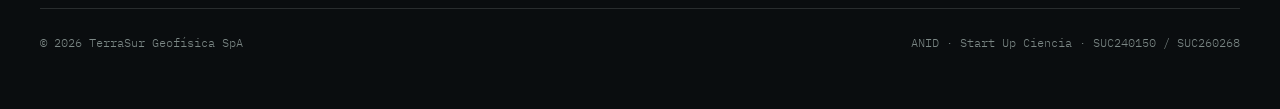
==== commit 14994099: "Remove the cursor depth/resistivity probe effect Client feedback: it kept popping up under the curso" ====
--- a/index.html
+++ b/index.html
@@ -7,13 +7,14 @@
 <title>MTSur — Software de inversión magnetotelúrica 3D · TerraSur Geofísica</title>
 <meta name="description" content="MTSur, de TerraSur Geofísica: plataforma SaaS que combina deep learning e inferencia Bayesiana para modelar el subsuelo en 3D a partir de datos magnetotelúricos, en horas y no semanas.">
 <meta name="theme-color" content="#0a0d0f">
+<meta name="color-scheme" content="dark">
 <link rel="icon" type="image/svg+xml" href="assets/img/favicon.svg">
 
 <link rel="preconnect" href="https://fonts.googleapis.com">
 <link rel="preconnect" href="https://fonts.gstatic.com" crossorigin>
 <link rel="stylesheet" href="https://fonts.googleapis.com/css2?family=Space+Grotesk:wght@500;600;700&family=IBM+Plex+Mono:wght@400;500;700&family=Inter:wght@300;400;500;600&display=swap">
 
-<link rel="stylesheet" href="styles.css?v=20260720">
+<link rel="stylesheet" href="styles.css?v=20260720e">
 </head>
 <body>
 
@@ -21,12 +22,6 @@
 <a class="skip-link" href="#main" data-i18n="en">Skip to content</a>
 
 <div class="grain" aria-hidden="true"></div>
-<div class="probe" data-probe aria-hidden="true">
-  <div class="probe-inner">
-    <span class="probe-depth" data-probe-depth>DEPTH 0000 m</span>
-    <span class="probe-res" data-probe-res>ρ 000 Ω·m</span>
-  </div>
-</div>
 
 <!-- ============================================================
      NAV
@@ -763,7 +758,7 @@
      SCRIPTS — classic, deferred, IIFE. No modules, no imports.
      ============================================================ -->
 <script defer src="lib/manifest.js"></script>
-<script defer src="main.js?v=20260720"></script>
+<script defer src="main.js?v=20260720e"></script>
 
 </body>
 </html>
--- a/styles.css
+++ b/styles.css
@@ -8,6 +8,9 @@
    1. Tokens
    ============================================================= */
 :root {
+  color-scheme: dark; /* tells the browser this page is deliberately dark —
+    prevents Android/Brave/Chrome "force dark theme" heuristics from
+    repainting an already-dark design and turning text invisible */
   --bg:        #0a0d0f;
   --bg-2:      #10151a;
   --bg-3:      #161c22;
@@ -359,6 +362,7 @@
 
 /* --- Hero --- */
 .hero {
+  min-height: 100vh;   /* fallback for engines without svh support */
   min-height: 100svh;
   display: flex; flex-direction: column; justify-content: center;
   padding-top: calc(var(--nav-h) + 2rem);
@@ -499,33 +503,8 @@
 /* Reveal on scroll — only hidden when JS confirmed running (html.js set synchronously in <head>).
    Without JS, .reveal never gets opacity:0, so content is always visible. */
 html.js .reveal { opacity: 0; transform: translateY(28px); transition: opacity .7s var(--ease-out), transform .7s var(--ease-out); }
-.reveal.is-visible { opacity: 1; transform: none; }
+html.js .reveal.is-visible { opacity: 1; transform: none; }
 html.js .reveal[data-split] { opacity: 1; transform: none; } /* defensive: never leave split-text invisible */
-
-/* Depth/resistivity cursor probe */
-.probe {
-  position: fixed; top: 0; left: 0; z-index: 200;
-  transform: translate3d(-999px, -999px, 0);
-  opacity: 0;
-  pointer-events: none;
-  transition: opacity .25s var(--ease-out);
-  font-family: var(--mono); font-size: .72rem; white-space: nowrap;
-}
-.probe.is-ready { opacity: 1; }
-.probe-inner {
-  background: var(--bg-2);
-  border: 1px solid var(--amber);
-  padding: .4rem .6rem;
-  display: flex; gap: .8rem;
-  transform: translate(14px, 14px);
-}
-.probe-depth { color: var(--cream); }
-.probe-res { color: var(--teal); }
-.probe-res.is-high { color: var(--amber); }
-
-@media (hover: none), (pointer: coarse) {
-  .probe { display: none; }
-}
 
 /* Grain texture, very subtle */
 .grain {
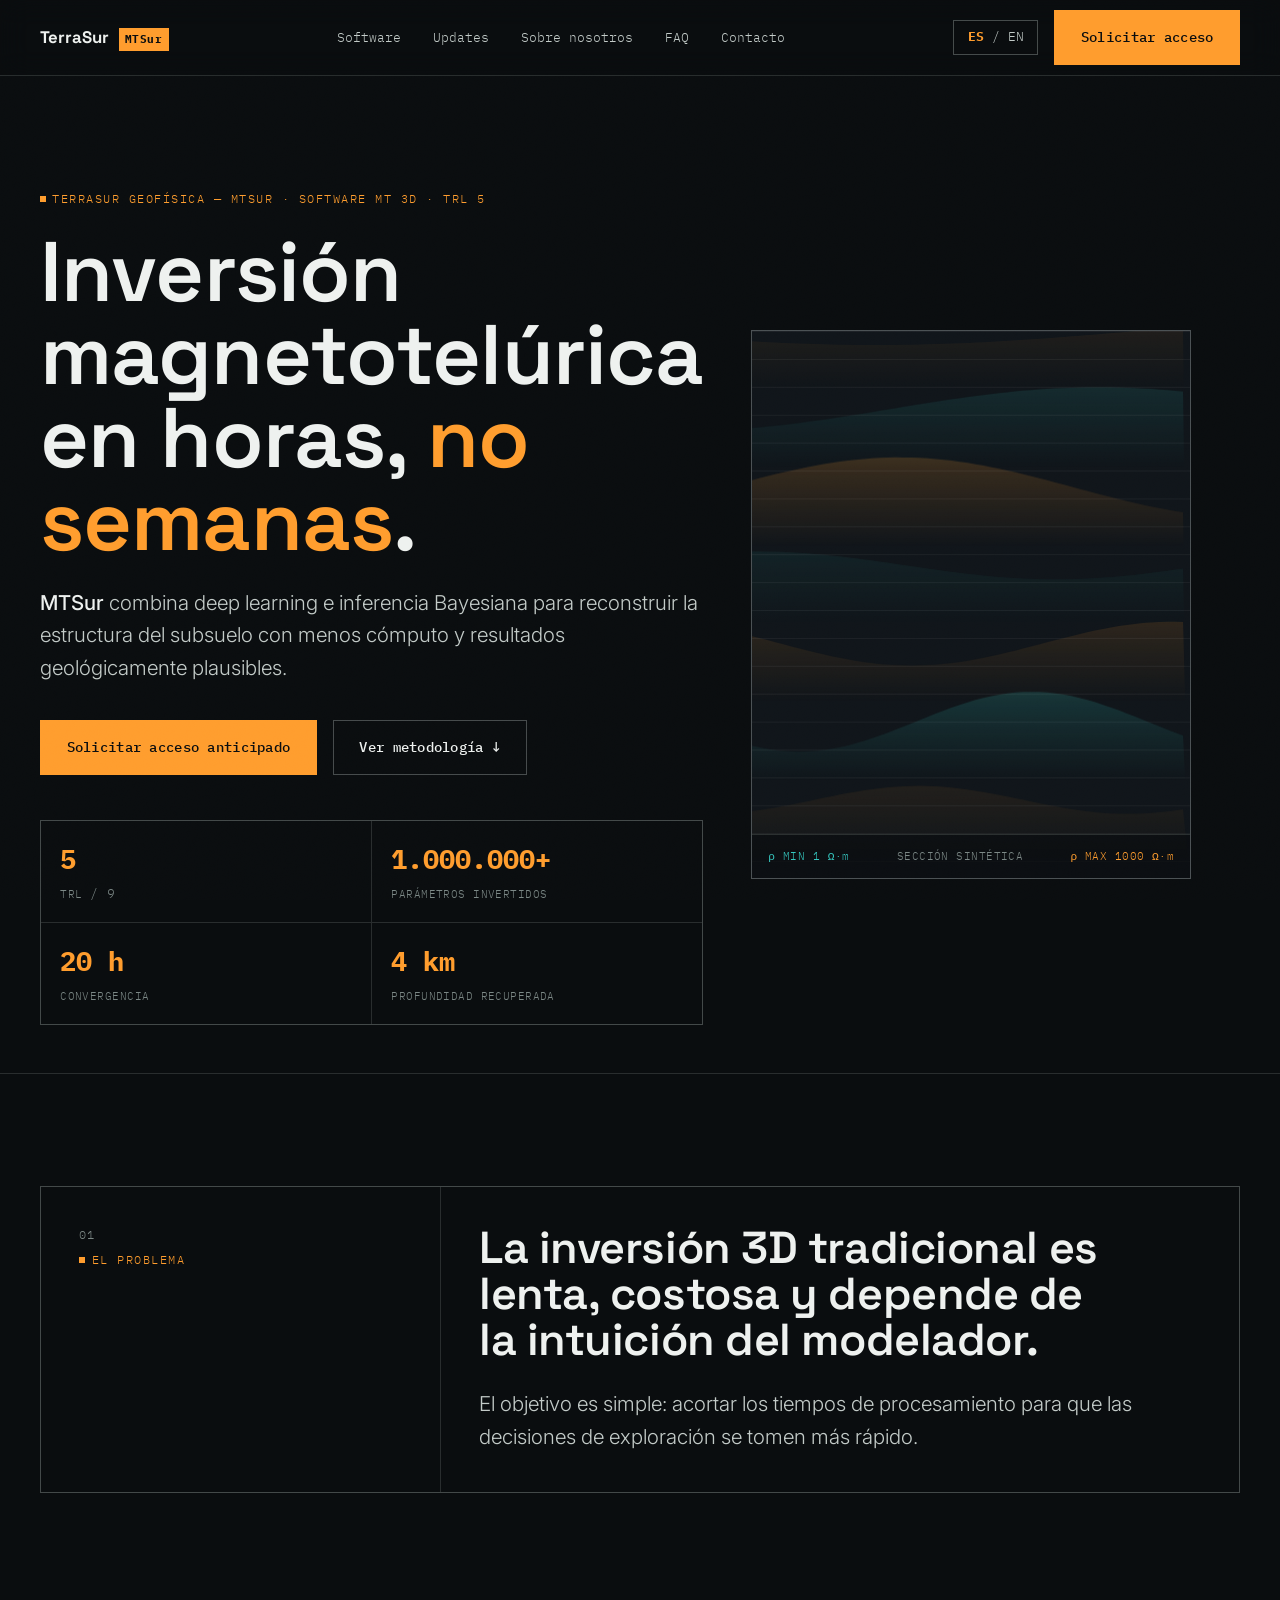
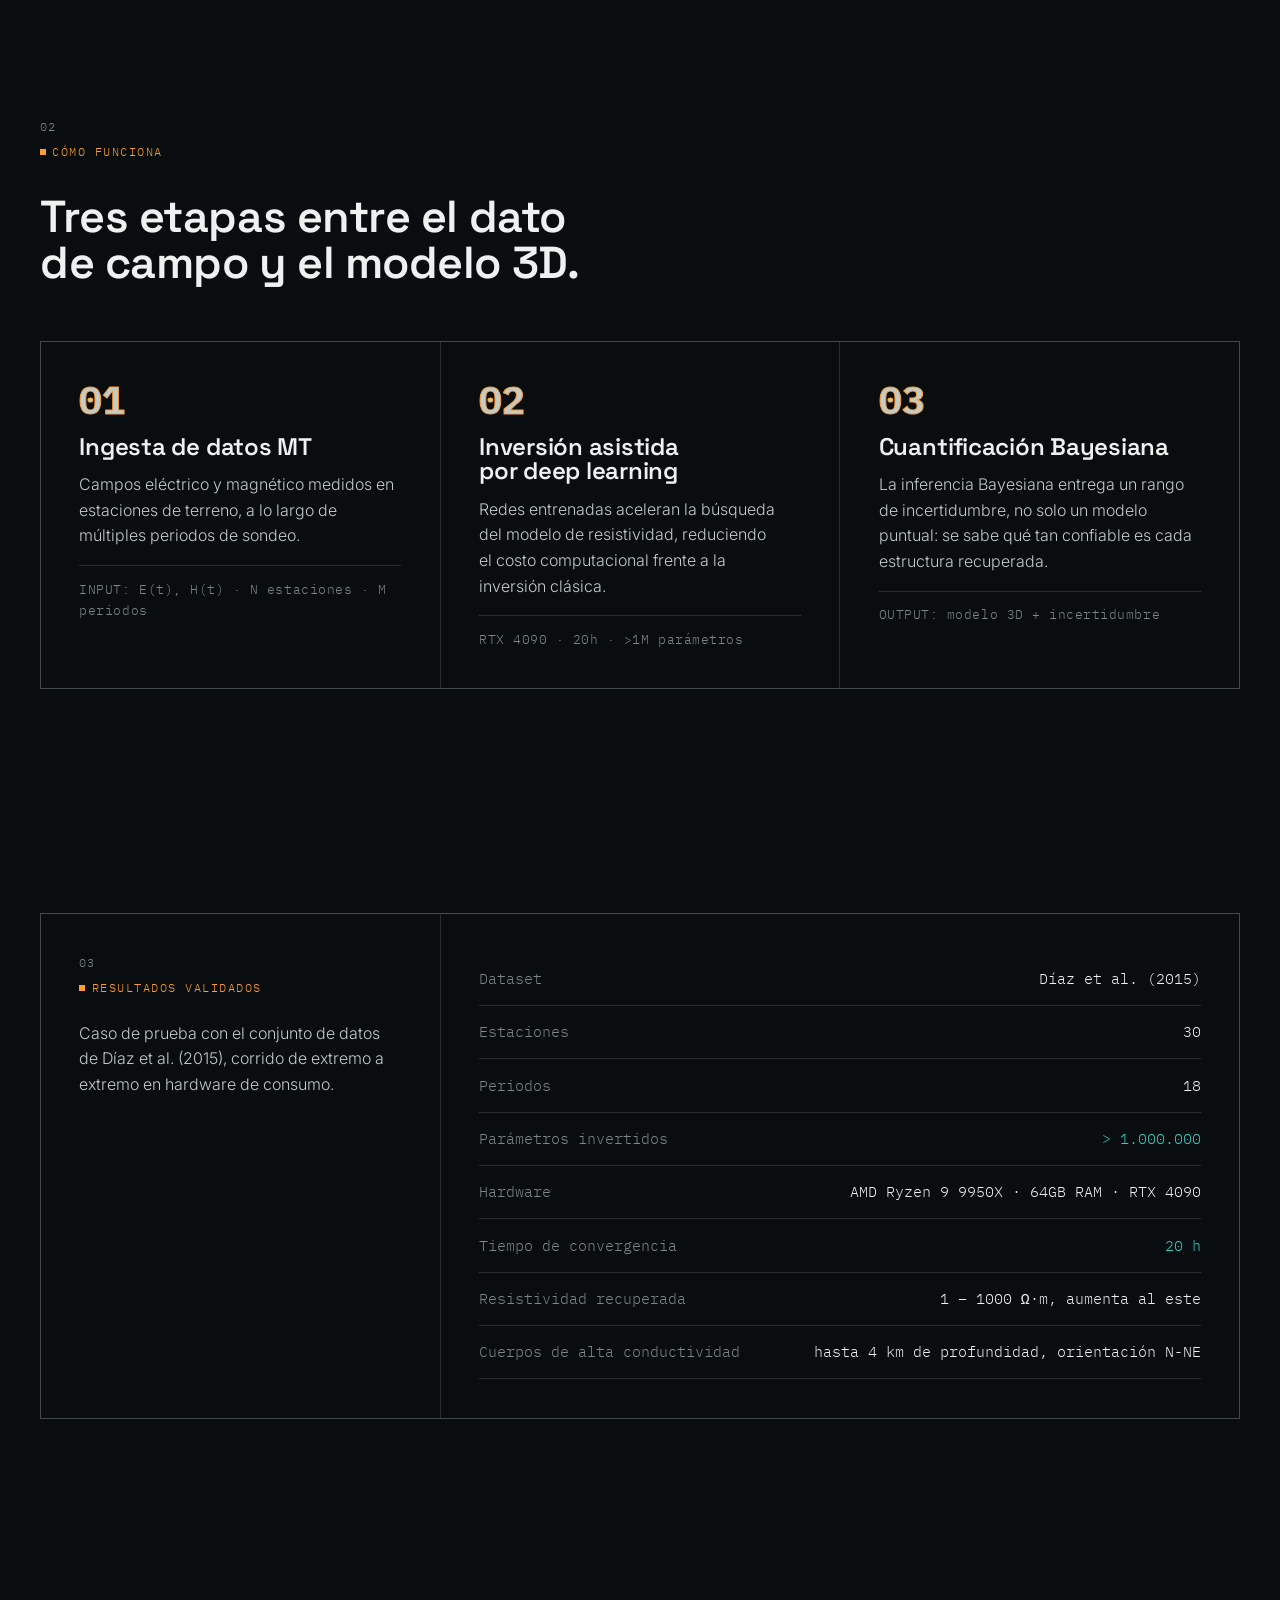
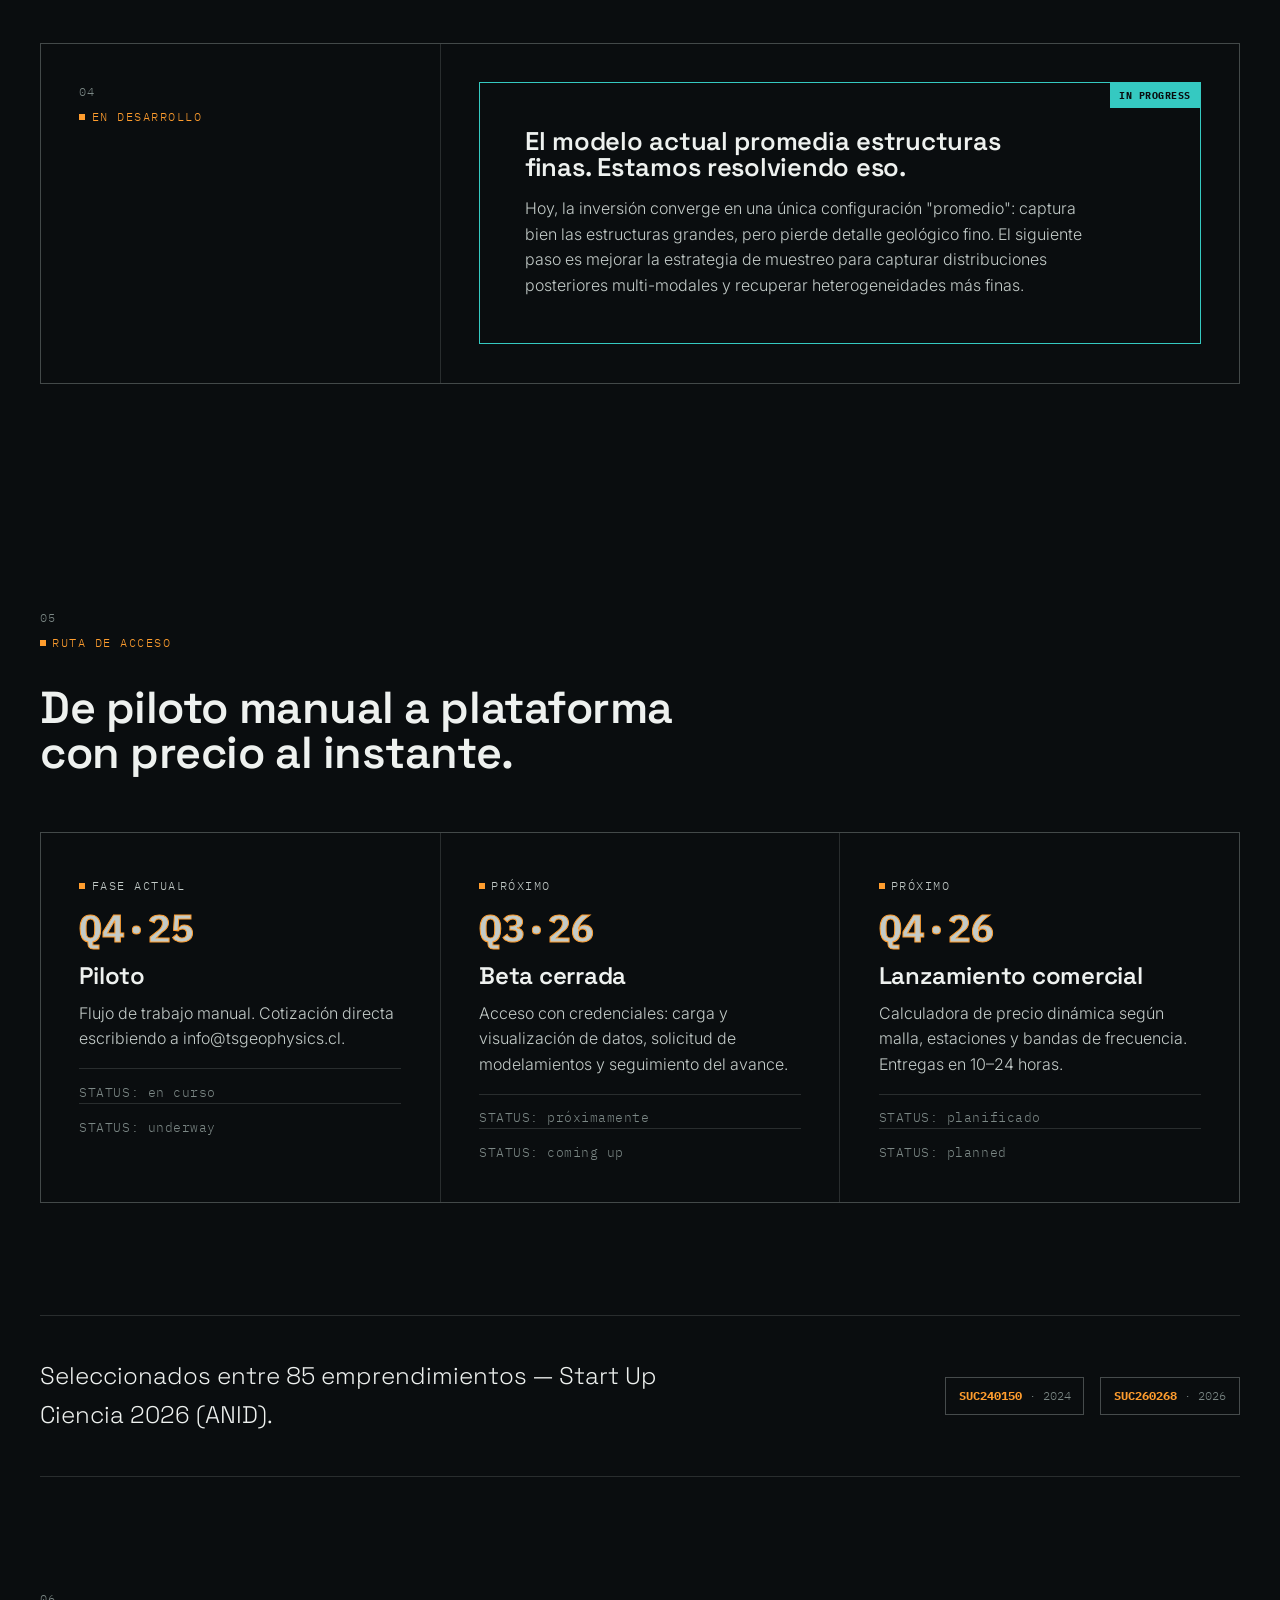
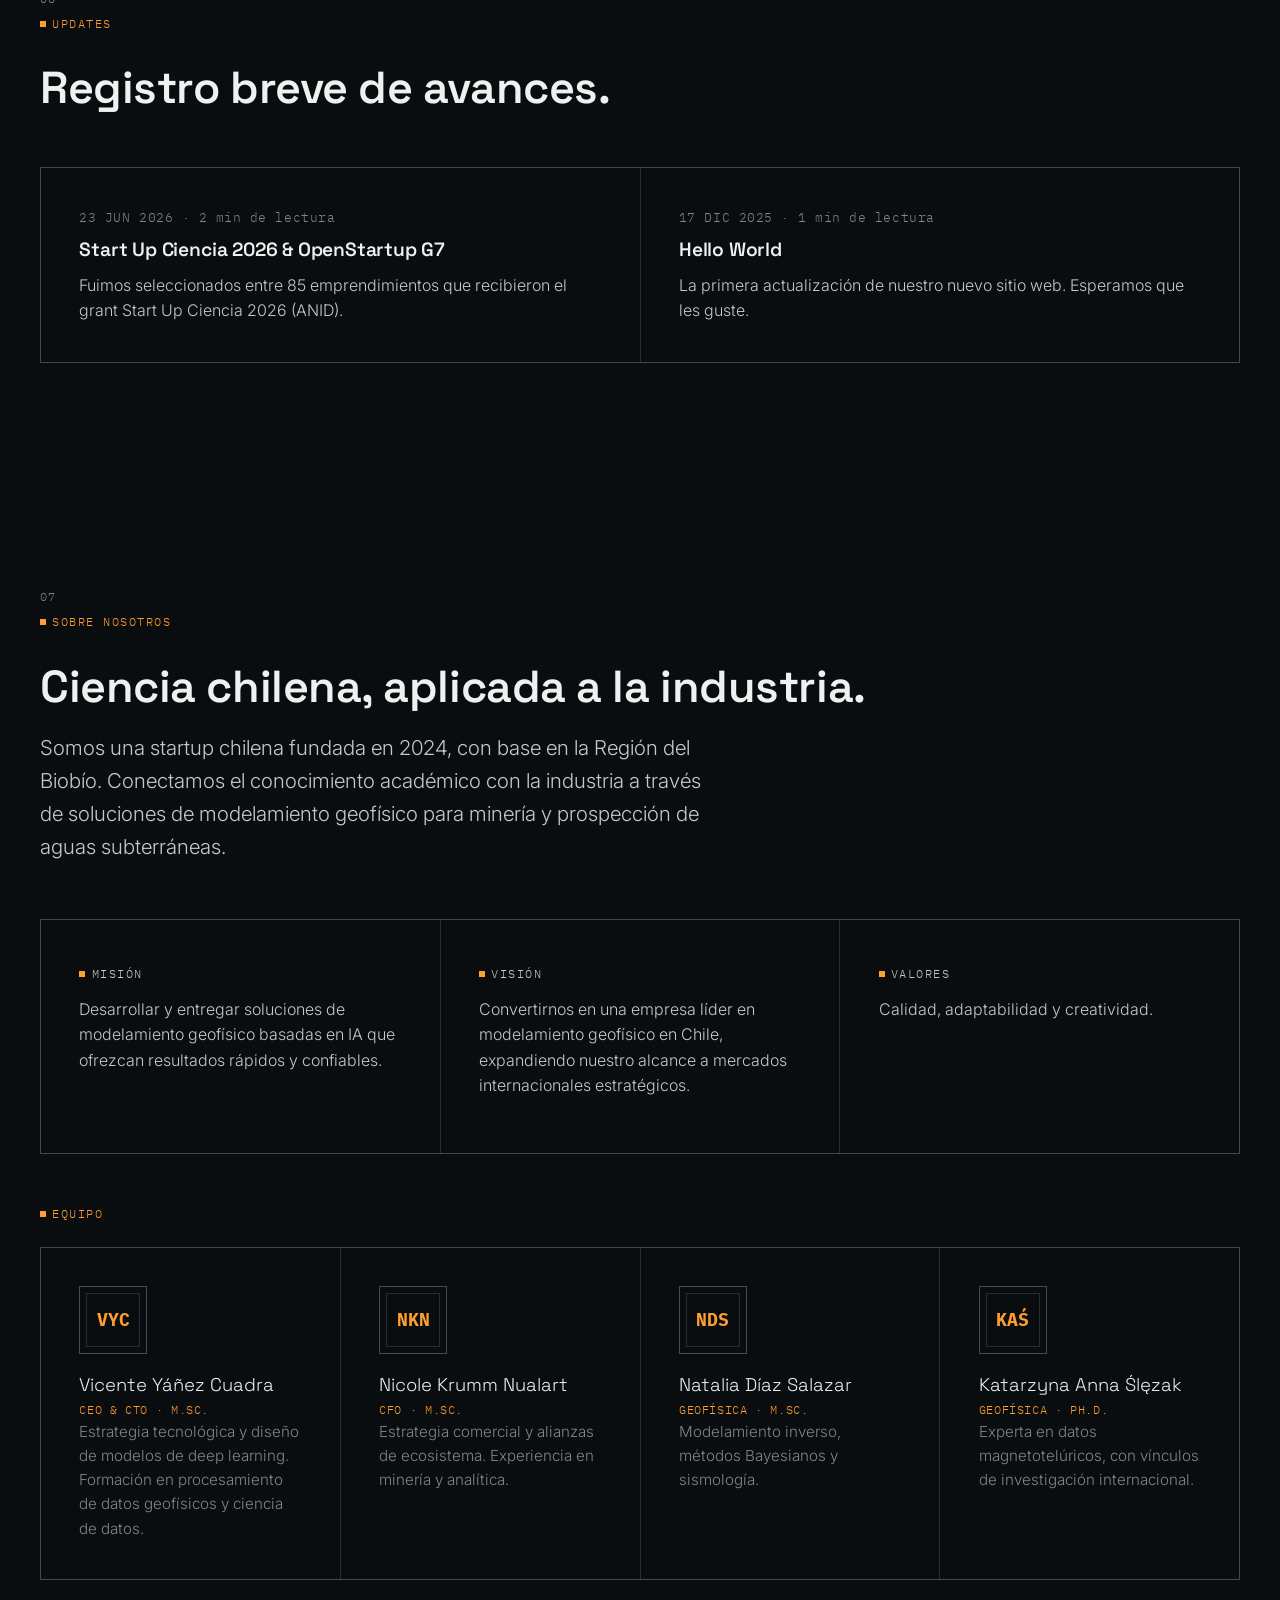
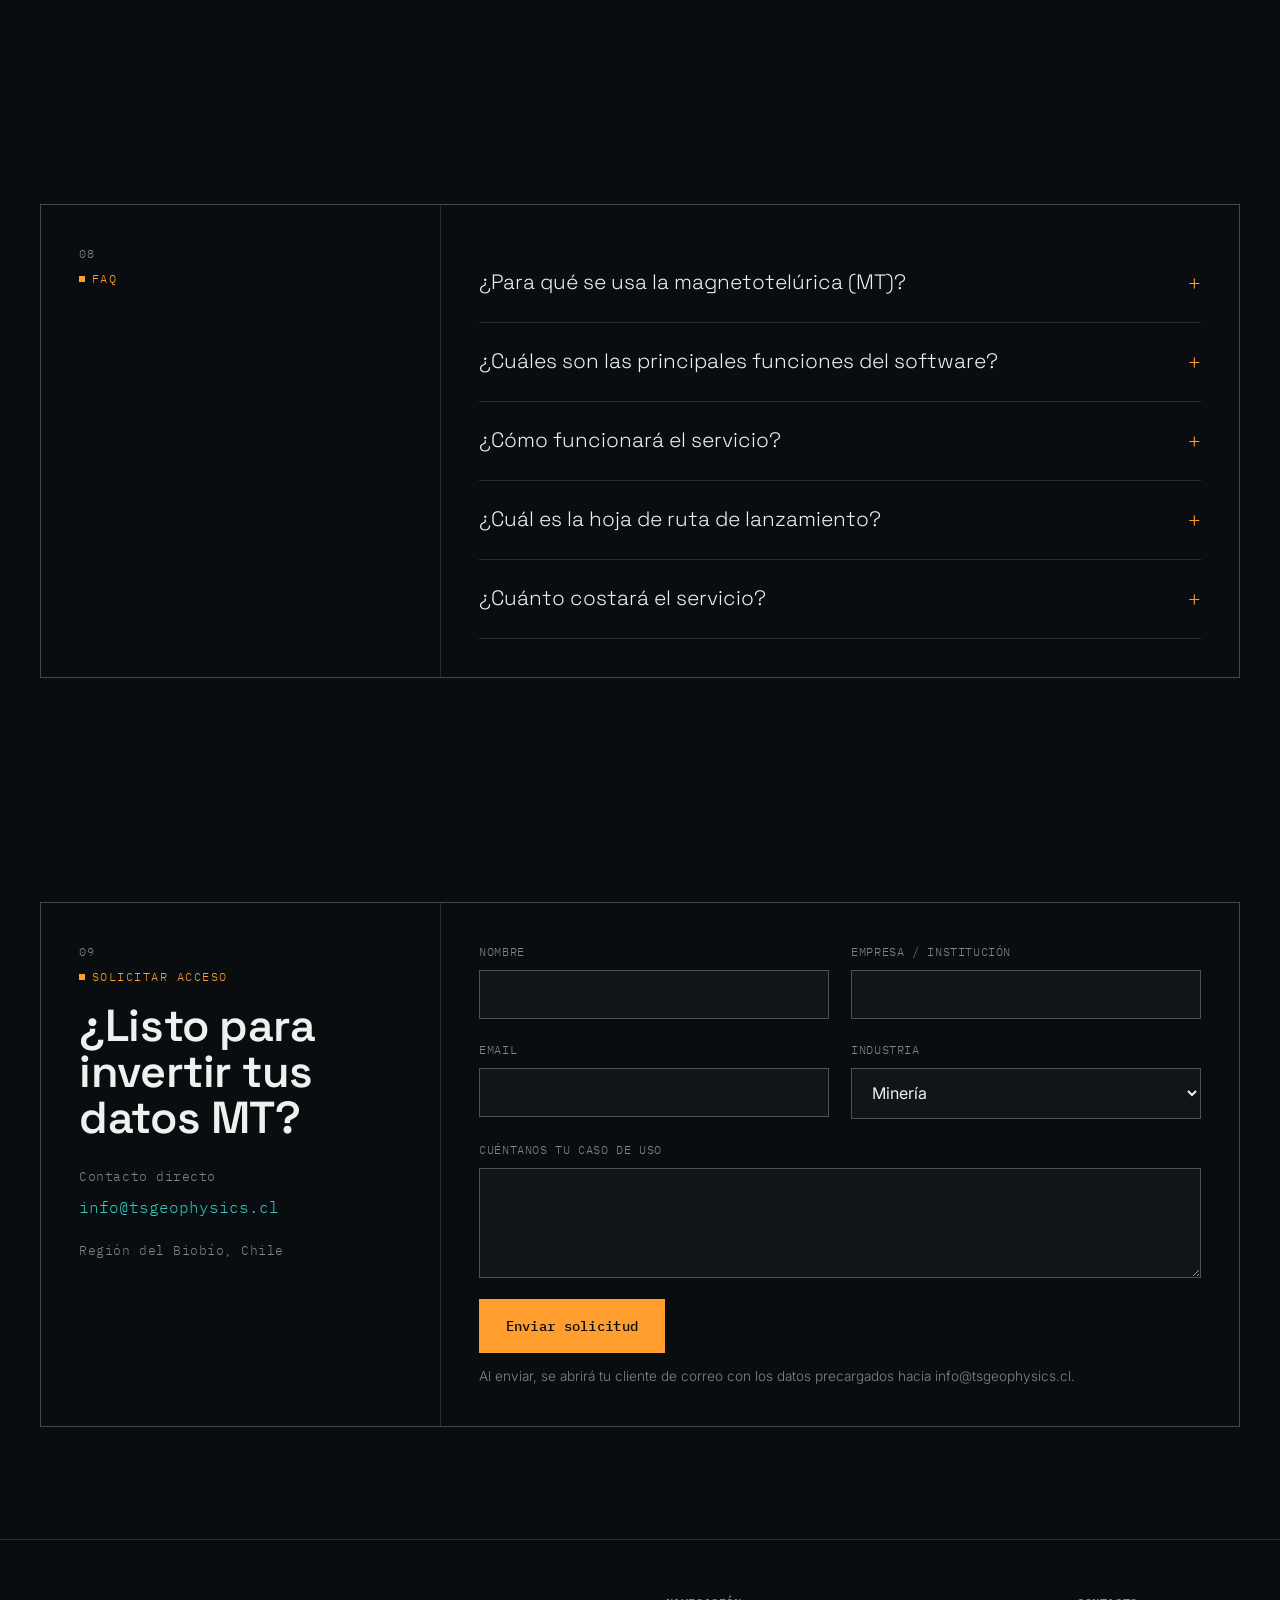
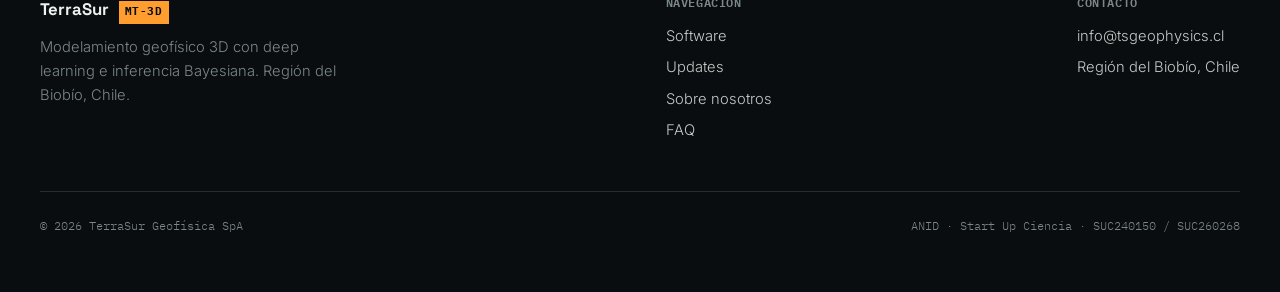
==== commit 2413e91a: "Add a dedicated "Sobre nosotros" / About us section - Trimmed the "El problema" section (it was carr" ====
--- a/index.html
+++ b/index.html
@@ -14,7 +14,7 @@
 <link rel="preconnect" href="https://fonts.gstatic.com" crossorigin>
 <link rel="stylesheet" href="https://fonts.googleapis.com/css2?family=Space+Grotesk:wght@500;600;700&family=IBM+Plex+Mono:wght@400;500;700&family=Inter:wght@300;400;500;600&display=swap">
 
-<link rel="stylesheet" href="styles.css?v=20260720e">
+<link rel="stylesheet" href="styles.css?v=20260720f">
 </head>
 <body>
 
@@ -36,8 +36,8 @@
     <nav class="nav-links" aria-label="Navegación principal">
       <a href="#tecnologia">Software</a>
       <a href="#updates">Updates</a>
-      <a href="#equipo" data-i18n="es">Equipo</a>
-      <a href="#equipo" data-i18n="en">Team</a>
+      <a href="#sobre-nosotros" data-i18n="es">Sobre nosotros</a>
+      <a href="#sobre-nosotros" data-i18n="en">About us</a>
       <a href="#faq">FAQ</a>
       <a href="#contacto" data-i18n="es">Contacto</a>
       <a href="#contacto" data-i18n="en">Contact</a>
@@ -60,8 +60,8 @@
   <div class="mobile-menu" data-mobile-menu>
     <a href="#tecnologia">Software</a>
     <a href="#updates">Updates</a>
-    <a href="#equipo" data-i18n="es">Equipo</a>
-    <a href="#equipo" data-i18n="en">Team</a>
+    <a href="#sobre-nosotros" data-i18n="es">Sobre nosotros</a>
+    <a href="#sobre-nosotros" data-i18n="en">About us</a>
     <a href="#faq">FAQ</a>
     <a href="#contacto" data-i18n="es">Contacto</a>
     <a href="#contacto" data-i18n="en">Contact</a>
@@ -162,13 +162,9 @@
             <span data-i18n="en">Traditional 3D inversion is slow, costly, and depends on the modeler's intuition.</span>
           </h2>
           <p class="body-lg reveal" style="margin-top: 1.6rem;">
-            <span data-i18n="es">Nacimos para conectar el conocimiento académico con la industria a través de soluciones de modelamiento geofísico, enfocadas en minería y prospección de aguas subterráneas. El objetivo es simple: acortar los tiempos de procesamiento para que las decisiones de exploración se tomen más rápido.</span>
-            <span data-i18n="en">We exist to connect academic knowledge to industry through geophysical-modeling solutions, focused on mining and groundwater prospecting. The goal is simple: shorten processing times so exploration decisions get made faster.</span>
-          </p>
-          <blockquote class="problem-quote reveal">
-            <span data-i18n="es">Calidad, adaptabilidad y creatividad — no velocidad a costa del rigor.</span>
-            <span data-i18n="en">Quality, adaptability, and creativity — not speed at the expense of rigor.</span>
-          </blockquote>
+            <span data-i18n="es">El objetivo es simple: acortar los tiempos de procesamiento para que las decisiones de exploración se tomen más rápido.</span>
+            <span data-i18n="en">The goal is simple: shorten processing times so exploration decisions get made faster.</span>
+          </p>
         </div>
       </div>
     </div>
@@ -456,21 +452,65 @@
   </section>
 
   <!-- ============================================================
-       07 — TEAM
-       ============================================================ -->
-  <section class="section-pad" id="equipo">
+       07 — ABOUT US (mission / vision / values / team)
+       ============================================================ -->
+  <section class="section-pad" id="sobre-nosotros">
     <div class="container">
       <div class="section-head">
         <p class="section-num">07</p>
         <p class="kicker">
-          <span data-i18n="es">Equipo</span>
-          <span data-i18n="en">Team</span>
+          <span data-i18n="es">Sobre nosotros</span>
+          <span data-i18n="en">About us</span>
         </p>
-        <h2 class="h-section reveal" style="margin-top:1rem;">
-          <span data-i18n="es">Geofísica e ingeniería, en la misma mesa.</span>
-          <span data-i18n="en">Geophysics and engineering, at the same table.</span>
+        <h2 class="h-section reveal" style="margin-top:1rem; max-width:36ch;">
+          <span data-i18n="es">Ciencia chilena, aplicada a la industria.</span>
+          <span data-i18n="en">Chilean science, applied to industry.</span>
         </h2>
-      </div>
+        <p class="body-lg reveal" style="margin-top:1.4rem;">
+          <span data-i18n="es">Somos una startup chilena fundada en 2024, con base en la Región del Biobío. Conectamos el conocimiento académico con la industria a través de soluciones de modelamiento geofísico para minería y prospección de aguas subterráneas.</span>
+          <span data-i18n="en">We're a Chilean startup founded in 2024, based in the Biobío Region. We connect academic knowledge to industry through geophysical-modeling solutions for mining and groundwater prospecting.</span>
+        </p>
+      </div>
+
+      <div class="grid-12" style="margin-bottom: 2px;">
+        <div class="g-span-4 tech-block reveal">
+          <p class="kicker" style="margin-bottom:.8rem;">
+            <span data-i18n="es">Misión</span>
+            <span data-i18n="en">Mission</span>
+          </p>
+          <p>
+            <span data-i18n="es">Desarrollar y entregar soluciones de modelamiento geofísico basadas en IA que ofrezcan resultados rápidos y confiables.</span>
+            <span data-i18n="en">Develop and deliver AI-based geophysical-modeling solutions that provide rapid, reliable results.</span>
+          </p>
+        </div>
+
+        <div class="g-span-4 tech-block reveal">
+          <p class="kicker" style="margin-bottom:.8rem;">
+            <span data-i18n="es">Visión</span>
+            <span data-i18n="en">Vision</span>
+          </p>
+          <p>
+            <span data-i18n="es">Convertirnos en una empresa líder en modelamiento geofísico en Chile, expandiendo nuestro alcance a mercados internacionales estratégicos.</span>
+            <span data-i18n="en">Become a leading company in geophysical modeling in Chile, expanding our reach to strategic international markets.</span>
+          </p>
+        </div>
+
+        <div class="g-span-4 tech-block reveal">
+          <p class="kicker" style="margin-bottom:.8rem;">
+            <span data-i18n="es">Valores</span>
+            <span data-i18n="en">Values</span>
+          </p>
+          <p>
+            <span data-i18n="es">Calidad, adaptabilidad y creatividad.</span>
+            <span data-i18n="en">Quality, adaptability, and creativity.</span>
+          </p>
+        </div>
+      </div>
+
+      <p class="kicker reveal" style="margin-top:3rem; margin-bottom:1.4rem;">
+        <span data-i18n="es">Equipo</span>
+        <span data-i18n="en">Team</span>
+      </p>
 
       <div class="grid-12">
         <div class="g-span-3 team-card reveal">
@@ -738,7 +778,7 @@
         <h4><span data-i18n="es">Navegación</span><span data-i18n="en">Navigation</span></h4>
         <a href="#tecnologia">Software</a>
         <a href="#updates">Updates</a>
-        <a href="#equipo"><span data-i18n="es">Equipo</span><span data-i18n="en">Team</span></a>
+        <a href="#sobre-nosotros"><span data-i18n="es">Sobre nosotros</span><span data-i18n="en">About us</span></a>
         <a href="#faq">FAQ</a>
       </div>
       <div class="footer-col">
@@ -758,7 +798,7 @@
      SCRIPTS — classic, deferred, IIFE. No modules, no imports.
      ============================================================ -->
 <script defer src="lib/manifest.js"></script>
-<script defer src="main.js?v=20260720e"></script>
+<script defer src="main.js?v=20260720f"></script>
 
 </body>
 </html>
--- a/styles.css
+++ b/styles.css
@@ -414,16 +414,6 @@
 .section-head .kicker { margin-bottom: 1rem; }
 .section-pad { padding-block: clamp(4rem, 9vw, 7rem); }
 
-/* --- Problem --- */
-.problem-quote {
-  font-family: var(--display); font-weight: 500;
-  font-size: clamp(1.3rem, 2.6vw, 2rem);
-  color: var(--teal);
-  border-left: 2px solid var(--teal);
-  padding-left: 1.4rem;
-  margin-block: 1.6rem;
-  max-width: 40ch;
-}
 
 /* --- Technology numbered blocks --- */
 .tech-block-num {
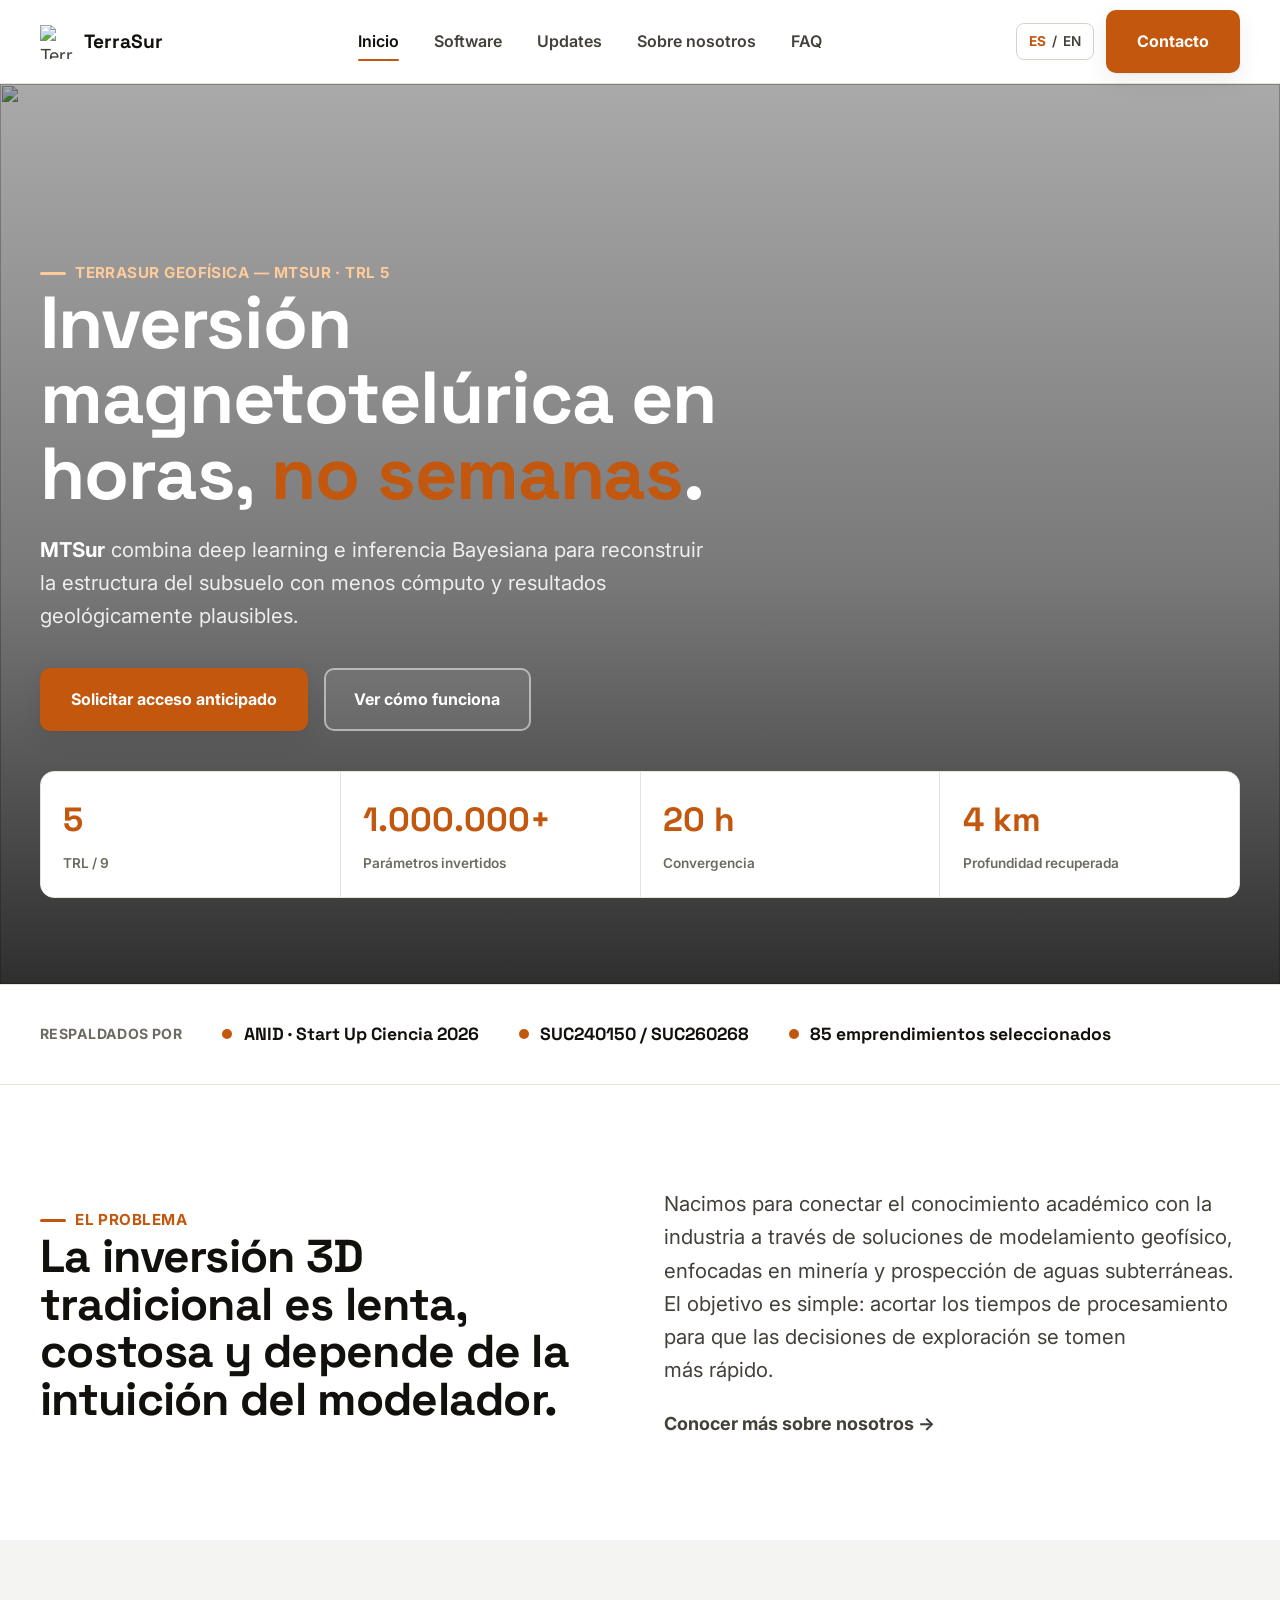
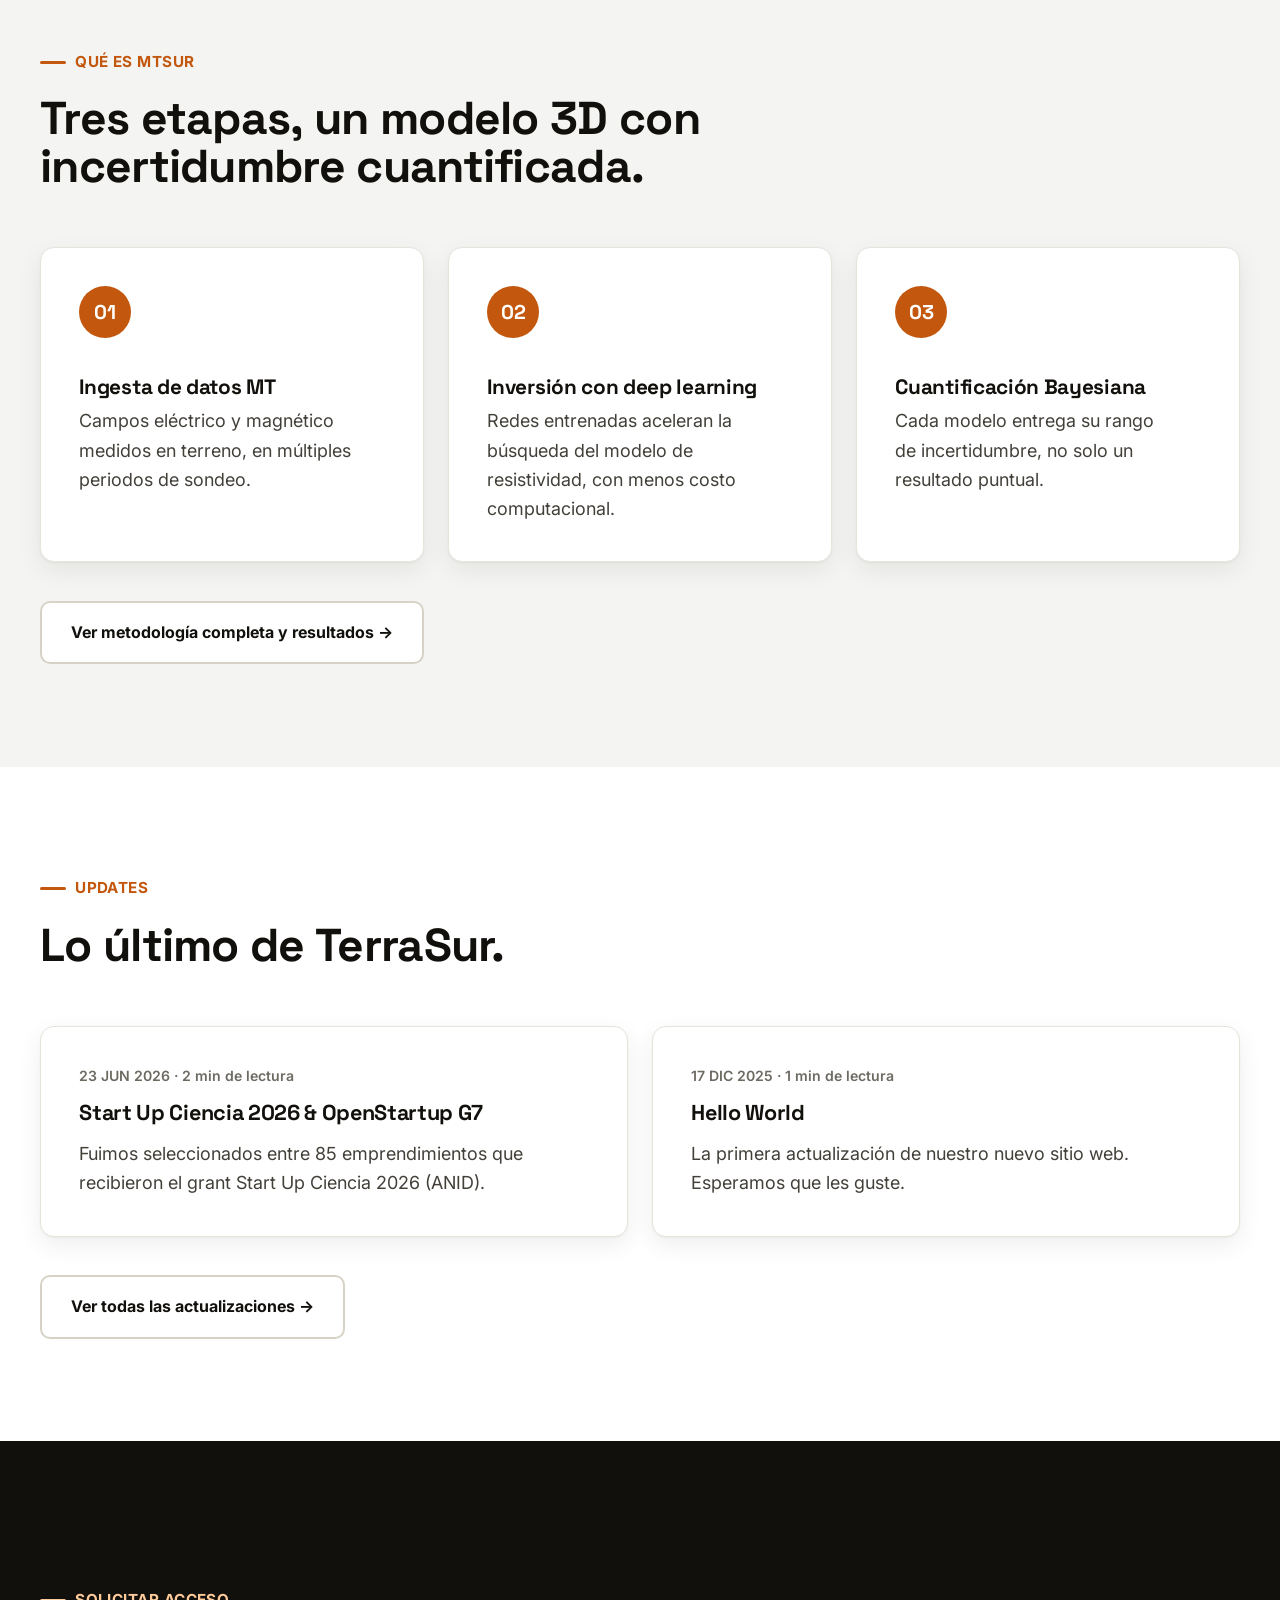
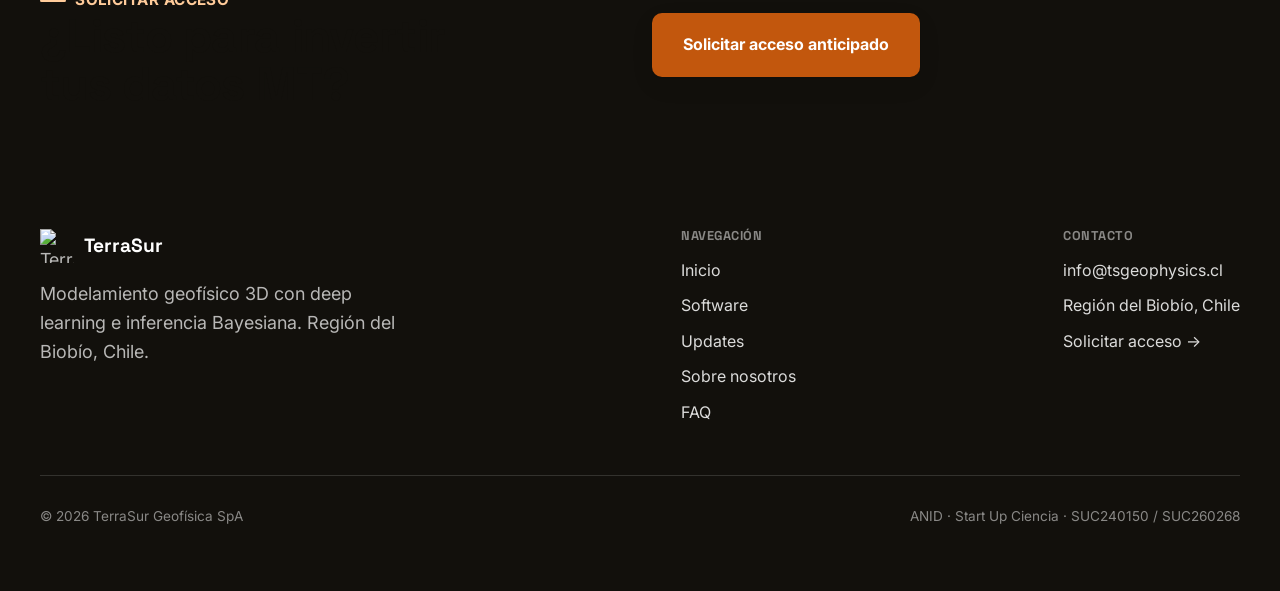
==== commit 5bfdbf3b: "Redesign mobile menu as a right-side drawer; drop cross-page view-transitions The user's screenshots" ====
--- a/index.html
+++ b/index.html
@@ -6,22 +6,21 @@
 <meta name="viewport" content="width=device-width, initial-scale=1">
 <title>MTSur — Software de inversión magnetotelúrica 3D · TerraSur Geofísica</title>
 <meta name="description" content="MTSur, de TerraSur Geofísica: plataforma SaaS que combina deep learning e inferencia Bayesiana para modelar el subsuelo en 3D a partir de datos magnetotelúricos, en horas y no semanas.">
-<meta name="theme-color" content="#0a0d0f">
-<meta name="color-scheme" content="dark">
+<meta name="theme-color" content="#ffffff">
+<meta name="color-scheme" content="light">
 <link rel="icon" type="image/svg+xml" href="assets/img/favicon.svg">
+<link rel="preload" as="image" href="assets/img/hero-model.webp" fetchpriority="high">
 
 <link rel="preconnect" href="https://fonts.googleapis.com">
 <link rel="preconnect" href="https://fonts.gstatic.com" crossorigin>
 <link rel="stylesheet" href="https://fonts.googleapis.com/css2?family=Space+Grotesk:wght@500;600;700&family=IBM+Plex+Mono:wght@400;500;700&family=Inter:wght@300;400;500;600&display=swap">
 
-<link rel="stylesheet" href="styles.css?v=20260720f">
+<link rel="stylesheet" href="styles.css?v=20260721d">
 </head>
 <body>
 
 <a class="skip-link" href="#main" data-i18n="es">Saltar al contenido</a>
 <a class="skip-link" href="#main" data-i18n="en">Skip to content</a>
-
-<div class="grain" aria-hidden="true"></div>
 
 <!-- ============================================================
      NAV
@@ -29,27 +28,28 @@
 <header class="nav">
   <input type="checkbox" id="nav-toggle" class="nav-toggle-input">
   <div class="container nav-inner">
-    <a href="#main" class="brand">
-      TerraSur<span class="brand-tag">MTSur</span>
+    <a href="index.html" class="brand">
+      <img src="assets/img/logo.webp" alt="TerraSur Geofísica" width="34" height="34">
+      <span class="brand-word">TerraSur</span>
     </a>
 
     <nav class="nav-links" aria-label="Navegación principal">
-      <a href="#tecnologia">Software</a>
-      <a href="#updates">Updates</a>
-      <a href="#sobre-nosotros" data-i18n="es">Sobre nosotros</a>
-      <a href="#sobre-nosotros" data-i18n="en">About us</a>
-      <a href="#faq">FAQ</a>
-      <a href="#contacto" data-i18n="es">Contacto</a>
-      <a href="#contacto" data-i18n="en">Contact</a>
+      <a href="index.html" data-i18n="es" class="is-active">Inicio</a>
+      <a href="index.html" data-i18n="en" class="is-active">Home</a>
+      <a href="software.html">Software</a>
+      <a href="actualizaciones.html">Updates</a>
+      <a href="sobre-nosotros.html" data-i18n="es">Sobre nosotros</a>
+      <a href="sobre-nosotros.html" data-i18n="en">About us</a>
+      <a href="faq.html">FAQ</a>
     </nav>
 
     <div class="nav-right">
       <button class="lang-toggle" data-lang-toggle type="button" aria-label="Cambiar idioma / Switch language">
         <span data-lang-es>ES</span>/<span data-lang-en>EN</span>
       </button>
-      <a class="btn btn-primary nav-cta" href="#contacto">
-        <span data-i18n="es">Solicitar acceso</span>
-        <span data-i18n="en">Request access</span>
+      <a class="btn btn-primary nav-cta" href="contacto.html">
+        <span data-i18n="es">Contacto</span>
+        <span data-i18n="en">Contact</span>
       </a>
       <label class="nav-burger" for="nav-toggle" aria-label="Abrir menú">
         <span></span><span></span><span></span>
@@ -57,17 +57,18 @@
     </div>
   </div>
 
+  <div class="mobile-menu-backdrop" data-mobile-backdrop aria-hidden="true"></div>
   <div class="mobile-menu" data-mobile-menu>
-    <a href="#tecnologia">Software</a>
-    <a href="#updates">Updates</a>
-    <a href="#sobre-nosotros" data-i18n="es">Sobre nosotros</a>
-    <a href="#sobre-nosotros" data-i18n="en">About us</a>
-    <a href="#faq">FAQ</a>
-    <a href="#contacto" data-i18n="es">Contacto</a>
-    <a href="#contacto" data-i18n="en">Contact</a>
-    <a class="btn btn-primary" href="#contacto">
-      <span data-i18n="es">Solicitar acceso</span>
-      <span data-i18n="en">Request access</span>
+    <a href="index.html" data-i18n="es">Inicio</a>
+    <a href="index.html" data-i18n="en">Home</a>
+    <a href="software.html">Software</a>
+    <a href="actualizaciones.html">Updates</a>
+    <a href="sobre-nosotros.html" data-i18n="es">Sobre nosotros</a>
+    <a href="sobre-nosotros.html" data-i18n="en">About us</a>
+    <a href="faq.html">FAQ</a>
+    <a class="btn btn-primary" href="contacto.html">
+      <span data-i18n="es">Contacto</span>
+      <span data-i18n="en">Contact</span>
     </a>
   </div>
 </header>
@@ -75,685 +76,204 @@
 <main id="main">
 
   <!-- ============================================================
-       HERO
-       ============================================================ -->
-  <section class="hero">
+       HERO — real 3D resistivity model as photographic background
+       ============================================================ -->
+  <section class="page-hero is-tall">
+    <div class="page-hero-bg" aria-hidden="true">
+      <img src="assets/img/hero-model.webp" alt="" fetchpriority="high" loading="eager" decoding="sync">
+    </div>
+    <div class="page-hero-scrim" aria-hidden="true"></div>
+    <div class="page-hero-inner container">
+      <p class="eyebrow">
+        <span data-i18n="es">TerraSur Geofísica — MTSur · TRL 5</span>
+        <span data-i18n="en">TerraSur Geophysics — MTSur · TRL 5</span>
+      </p>
+      <h1 class="h-display reveal" data-split style="max-width:16ch;">
+        <span data-i18n="es">Inversión magnetotelúrica en horas, <em>no semanas</em>.</span>
+        <span data-i18n="en">Magnetotelluric inversion in hours, <em>not weeks</em>.</span>
+      </h1>
+      <p class="body-lg reveal" style="margin-top:1.4rem; margin-bottom:2.2rem;">
+        <span data-i18n="es"><strong style="color:#fff;">MTSur</strong> combina deep learning e inferencia Bayesiana para reconstruir la estructura del subsuelo con menos cómputo y resultados geológicamente plausibles.</span>
+        <span data-i18n="en"><strong style="color:#fff;">MTSur</strong> combines deep learning and Bayesian inference to reconstruct subsurface structure with less compute and geologically plausible results.</span>
+      </p>
+      <div class="hero-ctas reveal" style="display:flex; flex-wrap:wrap; gap:1rem;">
+        <a class="btn btn-primary" href="contacto.html">
+          <span data-i18n="es">Solicitar acceso anticipado</span>
+          <span data-i18n="en">Request early access</span>
+        </a>
+        <a class="btn btn-ghost on-dark" href="software.html">
+          <span data-i18n="es">Ver cómo funciona</span>
+          <span data-i18n="en">See how it works</span>
+        </a>
+      </div>
+
+      <div class="stat-strip reveal">
+        <div class="stat-tile">
+          <span class="val" data-count-to="5">5</span>
+          <span class="lbl">TRL / 9</span>
+        </div>
+        <div class="stat-tile">
+          <span class="val"><span data-count-to="1000000">1.000.000</span>+</span>
+          <span class="lbl"><span data-i18n="es">Parámetros invertidos</span><span data-i18n="en">Inverted parameters</span></span>
+        </div>
+        <div class="stat-tile">
+          <span class="val"><span data-count-to="20">20</span> h</span>
+          <span class="lbl"><span data-i18n="es">Convergencia</span><span data-i18n="en">Convergence</span></span>
+        </div>
+        <div class="stat-tile">
+          <span class="val"><span data-count-to="4">4</span> km</span>
+          <span class="lbl"><span data-i18n="es">Profundidad recuperada</span><span data-i18n="en">Recovered depth</span></span>
+        </div>
+      </div>
+    </div>
+  </section>
+
+  <!-- ============================================================
+       TRUST STRIP — honest: ANID grant, not fabricated clients
+       ============================================================ -->
+  <section class="trust-strip">
+    <div class="container trust-strip-inner">
+      <span class="trust-label"><span data-i18n="es">Respaldados por</span><span data-i18n="en">Backed by</span></span>
+      <span class="trust-badge"><span class="dot" aria-hidden="true"></span> ANID · Start Up Ciencia 2026</span>
+      <span class="trust-badge"><span class="dot" aria-hidden="true"></span> SUC240150 / SUC260268</span>
+      <span class="trust-badge"><span class="dot" aria-hidden="true"></span> <span data-i18n="es">85 emprendimientos seleccionados</span><span data-i18n="en">85 startups selected</span></span>
+    </div>
+  </section>
+
+  <!-- ============================================================
+       01 — EL PROBLEMA
+       ============================================================ -->
+  <section class="section-pad">
     <div class="container">
-      <div class="hero-grid">
-        <div>
-          <p class="kicker hero-eyebrow">
-            <span data-i18n="es">TerraSur Geofísica — MTSur · Software MT 3D · TRL 5</span>
-            <span data-i18n="en">TerraSur Geophysics — MTSur · 3D MT Software · TRL 5</span>
-          </p>
-
-          <h1 class="h-display hero-title reveal" data-split>
-            <span data-i18n="es">Inversión magnetotelúrica<br>en horas, <em>no semanas</em>.</span>
-            <span data-i18n="en">Magnetotelluric inversion<br>in hours, <em>not weeks</em>.</span>
-          </h1>
-
-          <p class="body-lg hero-sub reveal">
-            <span data-i18n="es"><strong style="color:var(--cream); font-weight:500;">MTSur</strong> combina deep learning e inferencia Bayesiana para reconstruir la estructura del subsuelo con menos cómputo y resultados geológicamente plausibles.</span>
-            <span data-i18n="en"><strong style="color:var(--cream); font-weight:500;">MTSur</strong> combines deep learning and Bayesian inference to reconstruct subsurface structure with less compute and geologically plausible results.</span>
-          </p>
-
-          <div class="hero-ctas reveal">
-            <a class="btn btn-primary" href="#contacto">
-              <span data-i18n="es">Solicitar acceso anticipado</span>
-              <span data-i18n="en">Request early access</span>
-            </a>
-            <a class="btn btn-ghost" href="#tecnologia">
-              <span data-i18n="es">Ver metodología ↓</span>
-              <span data-i18n="en">See methodology ↓</span>
-            </a>
-          </div>
-
-          <div class="hero-stats reveal">
-            <div class="hero-stat">
-              <span class="val" data-count-to="5">5</span>
-              <span class="lbl">TRL <span class="mono-tag">/ 9</span></span>
-            </div>
-            <div class="hero-stat">
-              <span class="val"><span data-count-to="1000000">1.000.000</span>+</span>
-              <span class="lbl" data-i18n="es">Parámetros invertidos</span>
-              <span class="lbl" data-i18n="en">Inverted parameters</span>
-            </div>
-            <div class="hero-stat">
-              <span class="val"><span data-count-to="20">20</span> h</span>
-              <span class="lbl" data-i18n="es">Convergencia</span>
-              <span class="lbl" data-i18n="en">Convergence</span>
-            </div>
-            <div class="hero-stat">
-              <span class="val"><span data-count-to="4">4</span> km</span>
-              <span class="lbl" data-i18n="es">Profundidad recuperada</span>
-              <span class="lbl" data-i18n="en">Recovered depth</span>
-            </div>
-          </div>
-        </div>
-
-        <div class="hero-visual reveal" aria-hidden="true">
-          <canvas data-resistivity-canvas></canvas>
-          <div class="hero-visual-label">
-            <span class="teal">ρ MIN 1 Ω·m</span>
-            <span data-i18n="es">SECCIÓN SINTÉTICA</span>
-            <span data-i18n="en">SYNTHETIC SECTION</span>
-            <span class="amber">ρ MAX 1000 Ω·m</span>
-          </div>
-        </div>
-      </div>
-    </div>
-  </section>
-
-  <!-- ============================================================
-       01 — PROBLEM / CONTEXT
-       ============================================================ -->
-  <section class="section-pad" id="contexto">
-    <div class="container">
-      <div class="grid-12">
-        <div class="g-span-4">
-          <p class="section-num">01</p>
-          <p class="kicker">
+      <div class="grid-2" style="align-items:center; gap:3rem;">
+        <div class="reveal">
+          <p class="eyebrow">
             <span data-i18n="es">El problema</span>
             <span data-i18n="en">The problem</span>
           </p>
-        </div>
-        <div class="g-span-8">
-          <h2 class="h-section reveal">
+          <h2 class="h-section">
             <span data-i18n="es">La inversión 3D tradicional es lenta, costosa y depende de la intuición del modelador.</span>
             <span data-i18n="en">Traditional 3D inversion is slow, costly, and depends on the modeler's intuition.</span>
           </h2>
-          <p class="body-lg reveal" style="margin-top: 1.6rem;">
-            <span data-i18n="es">El objetivo es simple: acortar los tiempos de procesamiento para que las decisiones de exploración se tomen más rápido.</span>
-            <span data-i18n="en">The goal is simple: shorten processing times so exploration decisions get made faster.</span>
+        </div>
+        <div class="reveal">
+          <p class="body-lg">
+            <span data-i18n="es">Nacimos para conectar el conocimiento académico con la industria a través de soluciones de modelamiento geofísico, enfocadas en minería y prospección de aguas subterráneas. El objetivo es simple: acortar los tiempos de procesamiento para que las decisiones de exploración se tomen más rápido.</span>
+            <span data-i18n="en">We exist to connect academic knowledge to industry through geophysical-modeling solutions, focused on mining and groundwater prospecting. The goal is simple: shorten processing times so exploration decisions get made faster.</span>
           </p>
-        </div>
-      </div>
-    </div>
-  </section>
-
-  <!-- ============================================================
-       02 — TECHNOLOGY / HOW IT WORKS
-       ============================================================ -->
-  <section class="section-pad" id="tecnologia">
+          <a href="sobre-nosotros.html" class="contact-direct" style="display:inline-block; margin-top:1.4rem; font-weight:700;">
+            <span data-i18n="es">Conocer más sobre nosotros →</span>
+            <span data-i18n="en">Learn more about us →</span>
+          </a>
+        </div>
+      </div>
+    </div>
+  </section>
+
+  <!-- ============================================================
+       02 — QUÉ ES MTSUR (teaser → Software page)
+       ============================================================ -->
+  <section class="section-pad band">
     <div class="container">
-      <div class="section-head">
-        <p class="section-num">02</p>
-        <p class="kicker">
-          <span data-i18n="es">Cómo funciona</span>
-          <span data-i18n="en">How it works</span>
+      <div class="section-head reveal">
+        <p class="eyebrow">
+          <span data-i18n="es">Qué es MTSur</span>
+          <span data-i18n="en">What MTSur is</span>
         </p>
-        <h2 class="h-section reveal" style="margin-top:1rem; max-width:34ch;">
-          <span data-i18n="es">Tres etapas entre el dato de campo y el modelo 3D.</span>
-          <span data-i18n="en">Three stages between field data and the 3D model.</span>
+        <h2 class="h-section">
+          <span data-i18n="es">Tres etapas, un modelo 3D con incertidumbre cuantificada.</span>
+          <span data-i18n="en">Three stages, one 3D model with quantified uncertainty.</span>
         </h2>
       </div>
 
-      <div class="grid-12">
-        <div class="g-span-4 tech-block reveal">
-          <p class="tech-block-num">01</p>
-          <h3>
-            <span data-i18n="es">Ingesta de datos MT</span>
-            <span data-i18n="en">MT data ingestion</span>
-          </h3>
-          <p>
-            <span data-i18n="es">Campos eléctrico y magnético medidos en estaciones de terreno, a lo largo de múltiples periodos de sondeo.</span>
-            <span data-i18n="en">Electric and magnetic fields measured at field stations, across multiple sounding periods.</span>
-          </p>
-          <span class="mono-tag">INPUT: E(t), H(t) · N estaciones · M periodos</span>
-        </div>
-
-        <div class="g-span-4 tech-block reveal">
-          <p class="tech-block-num">02</p>
-          <h3>
-            <span data-i18n="es">Inversión asistida por deep learning</span>
-            <span data-i18n="en">Deep-learning–assisted inversion</span>
-          </h3>
-          <p>
-            <span data-i18n="es">Redes entrenadas aceleran la búsqueda del modelo de resistividad, reduciendo el costo computacional frente a la inversión clásica.</span>
-            <span data-i18n="en">Trained networks accelerate the search for the resistivity model, cutting compute cost versus classical inversion.</span>
-          </p>
-          <span class="mono-tag">RTX 4090 · 20h · &gt;1M parámetros</span>
-        </div>
-
-        <div class="g-span-4 tech-block reveal">
-          <p class="tech-block-num">03</p>
-          <h3>
-            <span data-i18n="es">Cuantificación Bayesiana</span>
-            <span data-i18n="en">Bayesian quantification</span>
-          </h3>
-          <p>
-            <span data-i18n="es">La inferencia Bayesiana entrega un rango de incertidumbre, no solo un modelo puntual: se sabe qué tan confiable es cada estructura recuperada.</span>
-            <span data-i18n="en">Bayesian inference yields an uncertainty range, not just a point model: you know how reliable each recovered structure is.</span>
-          </p>
-          <span class="mono-tag">OUTPUT: modelo 3D + incertidumbre</span>
-        </div>
-      </div>
-    </div>
-  </section>
-
-  <!-- ============================================================
-       03 — VALIDATED RESULTS
-       ============================================================ -->
-  <section class="section-pad" id="resultados">
+      <div class="grid-3">
+        <div class="card reveal step-card" style="flex-direction:column;">
+          <div class="step-num is-amber">01</div>
+          <div class="step-card-body" style="margin-top:1.2rem;">
+            <h3><span data-i18n="es">Ingesta de datos MT</span><span data-i18n="en">MT data ingestion</span></h3>
+            <p><span data-i18n="es">Campos eléctrico y magnético medidos en terreno, en múltiples periodos de sondeo.</span><span data-i18n="en">Electric and magnetic fields measured in the field, across multiple sounding periods.</span></p>
+          </div>
+        </div>
+        <div class="card reveal step-card" style="flex-direction:column;">
+          <div class="step-num is-amber">02</div>
+          <div class="step-card-body" style="margin-top:1.2rem;">
+            <h3><span data-i18n="es">Inversión con deep learning</span><span data-i18n="en">Deep-learning inversion</span></h3>
+            <p><span data-i18n="es">Redes entrenadas aceleran la búsqueda del modelo de resistividad, con menos costo computacional.</span><span data-i18n="en">Trained networks accelerate the resistivity model search, at lower compute cost.</span></p>
+          </div>
+        </div>
+        <div class="card reveal step-card" style="flex-direction:column;">
+          <div class="step-num is-amber">03</div>
+          <div class="step-card-body" style="margin-top:1.2rem;">
+            <h3><span data-i18n="es">Cuantificación Bayesiana</span><span data-i18n="en">Bayesian quantification</span></h3>
+            <p><span data-i18n="es">Cada modelo entrega su rango de incertidumbre, no solo un resultado puntual.</span><span data-i18n="en">Every model ships with an uncertainty range, not just a point estimate.</span></p>
+          </div>
+        </div>
+      </div>
+
+      <a href="software.html" class="btn btn-ghost reveal" style="margin-top:2.4rem;">
+        <span data-i18n="es">Ver metodología completa y resultados →</span>
+        <span data-i18n="en">See full methodology and results →</span>
+      </a>
+    </div>
+  </section>
+
+  <!-- ============================================================
+       03 — UPDATES PREVIEW
+       ============================================================ -->
+  <section class="section-pad">
     <div class="container">
-      <div class="grid-12">
-        <div class="g-span-4">
-          <p class="section-num">03</p>
-          <p class="kicker">
-            <span data-i18n="es">Resultados validados</span>
-            <span data-i18n="en">Validated results</span>
-          </p>
-          <p class="body-lg reveal" style="margin-top:1.4rem; font-size:1rem;">
-            <span data-i18n="es">Caso de prueba con el conjunto de datos de Díaz et al. (2015), corrido de extremo a extremo en hardware de consumo.</span>
-            <span data-i18n="en">Test case using the Díaz et al. (2015) dataset, run end-to-end on consumer hardware.</span>
-          </p>
-        </div>
-        <div class="g-span-8 spec-sheet reveal">
-          <dl>
-            <div class="spec-row">
-              <dt>Dataset</dt>
-              <dd>Díaz et al. (2015)</dd>
-            </div>
-            <div class="spec-row">
-              <dt><span data-i18n="es">Estaciones</span><span data-i18n="en">Stations</span></dt>
-              <dd>30</dd>
-            </div>
-            <div class="spec-row">
-              <dt><span data-i18n="es">Periodos</span><span data-i18n="en">Periods</span></dt>
-              <dd>18</dd>
-            </div>
-            <div class="spec-row">
-              <dt><span data-i18n="es">Parámetros invertidos</span><span data-i18n="en">Inverted parameters</span></dt>
-              <dd><em>&gt; 1.000.000</em></dd>
-            </div>
-            <div class="spec-row">
-              <dt>Hardware</dt>
-              <dd>AMD Ryzen 9 9950X · 64GB RAM · RTX 4090</dd>
-            </div>
-            <div class="spec-row">
-              <dt><span data-i18n="es">Tiempo de convergencia</span><span data-i18n="en">Convergence time</span></dt>
-              <dd><em>20 h</em></dd>
-            </div>
-            <div class="spec-row">
-              <dt><span data-i18n="es">Resistividad recuperada</span><span data-i18n="en">Recovered resistivity</span></dt>
-              <dd>
-                <span data-i18n="es">1 – 1000 Ω·m, aumenta al este</span>
-                <span data-i18n="en">1 – 1000 Ω·m, increases eastward</span>
-              </dd>
-            </div>
-            <div class="spec-row">
-              <dt><span data-i18n="es">Cuerpos de alta conductividad</span><span data-i18n="en">High-conductivity bodies</span></dt>
-              <dd>
-                <span data-i18n="es">hasta 4 km de profundidad, orientación N-NE</span>
-                <span data-i18n="en">up to 4 km depth, N-NE oriented</span>
-              </dd>
-            </div>
-          </dl>
-        </div>
-      </div>
-    </div>
-  </section>
-
-  <!-- ============================================================
-       04 — ROADMAP / TRANSPARENCY
-       ============================================================ -->
-  <section class="section-pad" id="desarrollo">
-    <div class="container">
-      <div class="grid-12">
-        <div class="g-span-4">
-          <p class="section-num">04</p>
-          <p class="kicker">
-            <span data-i18n="es">En desarrollo</span>
-            <span data-i18n="en">In development</span>
-          </p>
-        </div>
-        <div class="g-span-8">
-          <div class="roadmap-box reveal">
-            <h3 style="font-size:clamp(1.2rem,2.4vw,1.6rem); margin-bottom:1rem;">
-              <span data-i18n="es">El modelo actual promedia estructuras finas. Estamos resolviendo eso.</span>
-              <span data-i18n="en">The current model averages fine-scale structure. We're solving that.</span>
-            </h3>
-            <p class="body-lg" style="font-size:1rem;">
-              <span data-i18n="es">Hoy, la inversión converge en una única configuración "promedio": captura bien las estructuras grandes, pero pierde detalle geológico fino. El siguiente paso es mejorar la estrategia de muestreo para capturar distribuciones posteriores multi-modales y recuperar heterogeneidades más finas.</span>
-              <span data-i18n="en">Today, inversion collapses into a single "averaged" configuration: it captures large structures well but misses fine-scale geological detail. The next step is improving the sampling strategy to capture multi-modal posterior distributions and recover finer heterogeneities.</span>
-            </p>
-          </div>
-        </div>
-      </div>
-    </div>
-  </section>
-
-  <!-- ============================================================
-       05 — ACCESS ROADMAP (pilot → closed beta → commercial launch)
-       ============================================================ -->
-  <section class="section-pad" id="ruta">
-    <div class="container">
-      <div class="section-head">
-        <p class="section-num">05</p>
-        <p class="kicker">
-          <span data-i18n="es">Ruta de acceso</span>
-          <span data-i18n="en">Access roadmap</span>
-        </p>
-        <h2 class="h-section reveal" style="margin-top:1rem; max-width:34ch;">
-          <span data-i18n="es">De piloto manual a plataforma con precio al instante.</span>
-          <span data-i18n="en">From manual pilot to instant-pricing platform.</span>
+      <div class="section-head reveal">
+        <p class="eyebrow">Updates</p>
+        <h2 class="h-section">
+          <span data-i18n="es">Lo último de TerraSur.</span>
+          <span data-i18n="en">The latest from TerraSur.</span>
         </h2>
       </div>
 
-      <div class="grid-12">
-        <div class="g-span-4 tech-block reveal">
-          <p class="kicker" style="margin-bottom:.8rem;">
-            <span data-i18n="es">Fase actual</span>
-            <span data-i18n="en">Current phase</span>
-          </p>
-          <p class="tech-block-num">Q4·25</p>
-          <h3>
-            <span data-i18n="es">Piloto</span>
-            <span data-i18n="en">Pilot</span>
-          </h3>
-          <p>
-            <span data-i18n="es">Flujo de trabajo manual. Cotización directa escribiendo a info@tsgeophysics.cl.</span>
-            <span data-i18n="en">Manual workflow. Direct quoting by writing to info@tsgeophysics.cl.</span>
-          </p>
-          <span class="mono-tag" data-i18n="es">STATUS: en curso</span>
-          <span class="mono-tag" data-i18n="en">STATUS: underway</span>
-        </div>
-
-        <div class="g-span-4 tech-block reveal">
-          <p class="kicker" style="margin-bottom:.8rem;">
-            <span data-i18n="es">Próximo</span>
-            <span data-i18n="en">Next</span>
-          </p>
-          <p class="tech-block-num">Q3·26</p>
-          <h3>
-            <span data-i18n="es">Beta cerrada</span>
-            <span data-i18n="en">Closed beta</span>
-          </h3>
-          <p>
-            <span data-i18n="es">Acceso con credenciales: carga y visualización de datos, solicitud de modelamientos y seguimiento del avance.</span>
-            <span data-i18n="en">Login access: data upload and visualization, modeling requests, and progress tracking.</span>
-          </p>
-          <span class="mono-tag" data-i18n="es">STATUS: próximamente</span>
-          <span class="mono-tag" data-i18n="en">STATUS: coming up</span>
-        </div>
-
-        <div class="g-span-4 tech-block reveal">
-          <p class="kicker" style="margin-bottom:.8rem;">
-            <span data-i18n="es">Próximo</span>
-            <span data-i18n="en">Next</span>
-          </p>
-          <p class="tech-block-num">Q4·26</p>
-          <h3>
-            <span data-i18n="es">Lanzamiento comercial</span>
-            <span data-i18n="en">Commercial launch</span>
-          </h3>
-          <p>
-            <span data-i18n="es">Calculadora de precio dinámica según malla, estaciones y bandas de frecuencia. Entregas en 10–24 horas.</span>
-            <span data-i18n="en">Dynamic pricing calculator based on mesh, stations, and frequency bands. 10–24 hour turnaround.</span>
-          </p>
-          <span class="mono-tag" data-i18n="es">STATUS: planificado</span>
-          <span class="mono-tag" data-i18n="en">STATUS: planned</span>
-        </div>
-      </div>
-    </div>
-  </section>
-
-  <!-- ============================================================
-       ANID VALIDATION STRIP
-       ============================================================ -->
-  <section id="validacion">
-    <div class="container">
-      <div class="anid-strip reveal">
-        <p class="anid-text">
-          <span data-i18n="es">Seleccionados entre 85 emprendimientos — Start Up Ciencia 2026 (ANID).</span>
-          <span data-i18n="en">Selected among 85 startups — Start Up Ciencia 2026 (ANID).</span>
-        </p>
-        <div class="anid-codes">
-          <span class="anid-code"><strong>SUC240150</strong> · 2024</span>
-          <span class="anid-code"><strong>SUC260268</strong> · 2026</span>
-        </div>
-      </div>
-    </div>
-  </section>
-
-  <!-- ============================================================
-       06 — UPDATES
-       ============================================================ -->
-  <section class="section-pad" id="updates">
-    <div class="container">
-      <div class="section-head">
-        <p class="section-num">06</p>
-        <p class="kicker">Updates</p>
-        <h2 class="h-section reveal" style="margin-top:1rem;">
-          <span data-i18n="es">Registro breve de avances.</span>
-          <span data-i18n="en">A short log of progress.</span>
-        </h2>
-      </div>
-
-      <div class="grid-12">
-        <div class="g-span-6 reveal" style="display:flex; flex-direction:column; gap:.8rem;">
-          <span class="mono-tag">23 JUN 2026 · <span data-i18n="es">2 min de lectura</span><span data-i18n="en">2 min read</span></span>
-          <h3 style="font-family:var(--display); font-size:1.2rem; color:var(--cream);">Start Up Ciencia 2026 &amp; OpenStartup G7</h3>
-          <p style="color:var(--cream-2);">
+      <div class="grid-2">
+        <div class="card reveal post-card">
+          <span class="post-meta">23 JUN 2026 · <span data-i18n="es">2 min de lectura</span><span data-i18n="en">2 min read</span></span>
+          <h3>Start Up Ciencia 2026 &amp; OpenStartup G7</h3>
+          <p style="color:var(--ink-2);">
             <span data-i18n="es">Fuimos seleccionados entre 85 emprendimientos que recibieron el grant Start Up Ciencia 2026 (ANID).</span>
             <span data-i18n="en">We were selected among 85 startups awarded the Start Up Ciencia 2026 grant (ANID).</span>
           </p>
         </div>
-
-        <div class="g-span-6 reveal" style="display:flex; flex-direction:column; gap:.8rem;">
-          <span class="mono-tag">17 DIC 2025 · <span data-i18n="es">1 min de lectura</span><span data-i18n="en">1 min read</span></span>
-          <h3 style="font-family:var(--display); font-size:1.2rem; color:var(--cream);">Hello World</h3>
-          <p style="color:var(--cream-2);">
+        <div class="card reveal post-card">
+          <span class="post-meta">17 DIC 2025 · <span data-i18n="es">1 min de lectura</span><span data-i18n="en">1 min read</span></span>
+          <h3>Hello World</h3>
+          <p style="color:var(--ink-2);">
             <span data-i18n="es">La primera actualización de nuestro nuevo sitio web. Esperamos que les guste.</span>
             <span data-i18n="en">The first update on our new website. We hope you like it.</span>
           </p>
         </div>
       </div>
-    </div>
-  </section>
-
-  <!-- ============================================================
-       07 — ABOUT US (mission / vision / values / team)
-       ============================================================ -->
-  <section class="section-pad" id="sobre-nosotros">
+
+      <a href="actualizaciones.html" class="btn btn-ghost reveal" style="margin-top:2.4rem;">
+        <span data-i18n="es">Ver todas las actualizaciones →</span>
+        <span data-i18n="en">See all updates →</span>
+      </a>
+    </div>
+  </section>
+
+  <!-- ============================================================
+       CTA BAND
+       ============================================================ -->
+  <section class="page-hero-compact">
     <div class="container">
-      <div class="section-head">
-        <p class="section-num">07</p>
-        <p class="kicker">
-          <span data-i18n="es">Sobre nosotros</span>
-          <span data-i18n="en">About us</span>
-        </p>
-        <h2 class="h-section reveal" style="margin-top:1rem; max-width:36ch;">
-          <span data-i18n="es">Ciencia chilena, aplicada a la industria.</span>
-          <span data-i18n="en">Chilean science, applied to industry.</span>
-        </h2>
-        <p class="body-lg reveal" style="margin-top:1.4rem;">
-          <span data-i18n="es">Somos una startup chilena fundada en 2024, con base en la Región del Biobío. Conectamos el conocimiento académico con la industria a través de soluciones de modelamiento geofísico para minería y prospección de aguas subterráneas.</span>
-          <span data-i18n="en">We're a Chilean startup founded in 2024, based in the Biobío Region. We connect academic knowledge to industry through geophysical-modeling solutions for mining and groundwater prospecting.</span>
-        </p>
-      </div>
-
-      <div class="grid-12" style="margin-bottom: 2px;">
-        <div class="g-span-4 tech-block reveal">
-          <p class="kicker" style="margin-bottom:.8rem;">
-            <span data-i18n="es">Misión</span>
-            <span data-i18n="en">Mission</span>
-          </p>
-          <p>
-            <span data-i18n="es">Desarrollar y entregar soluciones de modelamiento geofísico basadas en IA que ofrezcan resultados rápidos y confiables.</span>
-            <span data-i18n="en">Develop and deliver AI-based geophysical-modeling solutions that provide rapid, reliable results.</span>
-          </p>
-        </div>
-
-        <div class="g-span-4 tech-block reveal">
-          <p class="kicker" style="margin-bottom:.8rem;">
-            <span data-i18n="es">Visión</span>
-            <span data-i18n="en">Vision</span>
-          </p>
-          <p>
-            <span data-i18n="es">Convertirnos en una empresa líder en modelamiento geofísico en Chile, expandiendo nuestro alcance a mercados internacionales estratégicos.</span>
-            <span data-i18n="en">Become a leading company in geophysical modeling in Chile, expanding our reach to strategic international markets.</span>
-          </p>
-        </div>
-
-        <div class="g-span-4 tech-block reveal">
-          <p class="kicker" style="margin-bottom:.8rem;">
-            <span data-i18n="es">Valores</span>
-            <span data-i18n="en">Values</span>
-          </p>
-          <p>
-            <span data-i18n="es">Calidad, adaptabilidad y creatividad.</span>
-            <span data-i18n="en">Quality, adaptability, and creativity.</span>
-          </p>
-        </div>
-      </div>
-
-      <p class="kicker reveal" style="margin-top:3rem; margin-bottom:1.4rem;">
-        <span data-i18n="es">Equipo</span>
-        <span data-i18n="en">Team</span>
-      </p>
-
-      <div class="grid-12">
-        <div class="g-span-3 team-card reveal">
-          <div class="team-mono" aria-hidden="true">VYC</div>
-          <div>
-            <p class="team-name">Vicente Yáñez Cuadra</p>
-            <p class="team-role">CEO &amp; CTO · M.Sc.</p>
-            <p class="team-spec">
-              <span data-i18n="es">Estrategia tecnológica y diseño de modelos de deep learning. Formación en procesamiento de datos geofísicos y ciencia de datos.</span>
-              <span data-i18n="en">Technology strategy and deep-learning model design. Background in geophysical data processing and data science.</span>
-            </p>
-          </div>
-        </div>
-
-        <div class="g-span-3 team-card reveal">
-          <div class="team-mono" aria-hidden="true">NKN</div>
-          <div>
-            <p class="team-name">Nicole Krumm Nualart</p>
-            <p class="team-role">CFO · M.Sc.</p>
-            <p class="team-spec">
-              <span data-i18n="es">Estrategia comercial y alianzas de ecosistema. Experiencia en minería y analítica.</span>
-              <span data-i18n="en">Commercial strategy and ecosystem partnerships. Background in mining and analytics.</span>
-            </p>
-          </div>
-        </div>
-
-        <div class="g-span-3 team-card reveal">
-          <div class="team-mono" aria-hidden="true">NDS</div>
-          <div>
-            <p class="team-name">Natalia Díaz Salazar</p>
-            <p class="team-role"><span data-i18n="es">Geofísica</span><span data-i18n="en">Geophysicist</span> · M.Sc.</p>
-            <p class="team-spec">
-              <span data-i18n="es">Modelamiento inverso, métodos Bayesianos y sismología.</span>
-              <span data-i18n="en">Inverse modeling, Bayesian methods, and seismology.</span>
-            </p>
-          </div>
-        </div>
-
-        <div class="g-span-3 team-card reveal">
-          <div class="team-mono" aria-hidden="true">KAŚ</div>
-          <div>
-            <p class="team-name">Katarzyna Anna Ślęzak</p>
-            <p class="team-role"><span data-i18n="es">Geofísica</span><span data-i18n="en">Geophysicist</span> · Ph.D.</p>
-            <p class="team-spec">
-              <span data-i18n="es">Experta en datos magnetotelúricos, con vínculos de investigación internacional.</span>
-              <span data-i18n="en">Magnetotelluric data expertise, with international research connections.</span>
-            </p>
-          </div>
-        </div>
-      </div>
-    </div>
-  </section>
-
-  <!-- ============================================================
-       08 — FAQ
-       ============================================================ -->
-  <section class="section-pad" id="faq">
-    <div class="container">
-      <div class="grid-12">
-        <div class="g-span-4">
-          <p class="section-num">08</p>
-          <p class="kicker">FAQ</p>
-        </div>
-        <div class="g-span-8">
-          <div class="faq-list" data-faq>
-
-            <div class="faq-item">
-              <button class="faq-q" type="button">
-                <span>
-                  <span data-i18n="es">¿Para qué se usa la magnetotelúrica (MT)?</span>
-                  <span data-i18n="en">What is Magnetotellurics (MT) used for?</span>
-                </span>
-                <span class="plus" aria-hidden="true">+</span>
-              </button>
-              <div class="faq-a"><div class="faq-a-inner">
-                <p>
-                  <span data-i18n="es">La magnetotelúrica es una técnica geofísica pasiva que aprovecha las variaciones naturales del campo electromagnético terrestre para mapear la conductividad eléctrica del subsuelo. Se aplica en exploración de hidrocarburos, minerales y aguas subterráneas; evaluación de recursos geotérmicos; imagenología tectónica y estructural; y monitoreo volcanológico. Puede obtener imágenes desde cientos de metros hasta decenas de kilómetros de profundidad, revelando estructuras geológicas a gran escala fuera del alcance de los métodos convencionales.</span>
-                  <span data-i18n="en">Magnetotellurics is a passive geophysical technique that harnesses natural variations in the Earth's electromagnetic field to map subsurface electrical conductivity. Applications include hydrocarbon, mineral and groundwater exploration; geothermal resource assessment; tectonic and structural imaging; and volcanology monitoring. MT can image from hundreds of metres to tens of kilometres depth, revealing large-scale geological structures beyond conventional methods' reach.</span>
-                </p>
-              </div></div>
-            </div>
-
-            <div class="faq-item">
-              <button class="faq-q" type="button">
-                <span>
-                  <span data-i18n="es">¿Cuáles son las principales funciones del software?</span>
-                  <span data-i18n="en">What are the main features of the software?</span>
-                </span>
-                <span class="plus" aria-hidden="true">+</span>
-              </button>
-              <div class="faq-a"><div class="faq-a-inner">
-                <p>
-                  <span data-i18n="es">MTSur es una plataforma SaaS en la nube para modelamiento MT 3D. Permite subir datos, solicitar corridas de modelamiento a precios cotizados, visualizar resultados en la interfaz web y descargar los resultados al instante. Las salidas incluyen parámetros del modelo, configuración de la inversión y visualizaciones de alta resolución. Entre las funciones planificadas: cobertura completa de frecuencias, mallas de más de 1 millón de celdas, modelos que consideran topografía, exploración de múltiples soluciones, entregas de 10 a 24 horas, y servicios full-service opcionales.</span>
-                  <span data-i18n="en">MTSur is a cloud-based 3D MT modelling platform (SaaS). Users can upload data, request modelling runs at quoted prices, visualise results in the web interface, and download outputs instantly. Outputs include model parameters, inversion settings, and high-resolution visualisations. Planned capabilities include full frequency coverage, meshes supporting over 1 million cells, topography-aware models, multi-solution exploration, 10–24 hour turnarounds, and optional full-service offerings.</span>
-                </p>
-              </div></div>
-            </div>
-
-            <div class="faq-item">
-              <button class="faq-q" type="button">
-                <span>
-                  <span data-i18n="es">¿Cómo funcionará el servicio?</span>
-                  <span data-i18n="en">How will the service work?</span>
-                </span>
-                <span class="plus" aria-hidden="true">+</span>
-              </button>
-              <div class="faq-a"><div class="faq-a-inner">
-                <p>
-                  <span data-i18n="es">Actualmente estamos en fase piloto con flujos de trabajo manuales; escribe a info@tsgeophysics.cl para cotizar. En las futuras fases de beta cerrada y lanzamiento comercial habrá credenciales de acceso, carga y visualización de datos, solicitud de modelamientos con precio informado por adelantado, seguimiento del avance y descarga de resultados en 10 a 24 horas.</span>
-                  <span data-i18n="en">Currently in pilot phase with manual workflows; contact info@tsgeophysics.cl for quotes. Future closed-beta and commercial phases will offer login credentials, data upload and visualisation, modelling request submission with upfront pricing, progress tracking, and result downloads within 10–24 hours.</span>
-                </p>
-              </div></div>
-            </div>
-
-            <div class="faq-item">
-              <button class="faq-q" type="button">
-                <span>
-                  <span data-i18n="es">¿Cuál es la hoja de ruta de lanzamiento?</span>
-                  <span data-i18n="en">What's the launch roadmap?</span>
-                </span>
-                <span class="plus" aria-hidden="true">+</span>
-              </button>
-              <div class="faq-a"><div class="faq-a-inner">
-                <p>
-                  <span data-i18n="es">Q4 2025 — pruebas piloto. Q3 2026 — beta cerrada. Q4 2026 — lanzamiento comercial completo.</span>
-                  <span data-i18n="en">Q4 2025 — pilot testing. Q3 2026 — closed beta. Q4 2026 — full commercial launch.</span>
-                </p>
-              </div></div>
-            </div>
-
-            <div class="faq-item">
-              <button class="faq-q" type="button">
-                <span>
-                  <span data-i18n="es">¿Cuánto costará el servicio?</span>
-                  <span data-i18n="en">How much will the service cost?</span>
-                </span>
-                <span class="plus" aria-hidden="true">+</span>
-              </button>
-              <div class="faq-a"><div class="faq-a-inner">
-                <p>
-                  <span data-i18n="es">El precio considera el tamaño de la malla, el número de estaciones y las bandas de frecuencia, mediante una calculadora dinámica. La infraestructura acelerada por GPU permite tarifas competitivas frente a los servicios HPC tradicionales. El precio exacto se entrega en la cotización.</span>
-                  <span data-i18n="en">Pricing considers mesh size, station count, and frequency bands using a dynamic calculator. GPU-accelerated infrastructure enables competitive rates versus traditional HPC services. Exact pricing is provided during quotation.</span>
-                </p>
-              </div></div>
-            </div>
-
-          </div>
-        </div>
-      </div>
-    </div>
-  </section>
-
-  <!-- ============================================================
-       09 — CONTACT / DEMO REQUEST
-       ============================================================ -->
-  <section class="section-pad" id="contacto">
-    <div class="container">
-      <div class="grid-12">
-        <div class="g-span-4">
-          <p class="section-num">09</p>
-          <p class="kicker">
-            <span data-i18n="es">Solicitar acceso</span>
-            <span data-i18n="en">Request access</span>
-          </p>
-          <h2 class="h-section contact-head reveal" style="margin-top:1rem;">
+      <div class="grid-2" style="align-items:center;">
+        <div class="reveal">
+          <p class="eyebrow"><span data-i18n="es">Solicitar acceso</span><span data-i18n="en">Request access</span></p>
+          <h2 class="h-section">
             <span data-i18n="es">¿Listo para invertir tus datos MT?</span>
             <span data-i18n="en">Ready to invert your MT data?</span>
           </h2>
-          <div class="contact-direct">
-            <p class="mono-tag" style="margin-bottom:.5rem;">
-              <span data-i18n="es">Contacto directo</span>
-              <span data-i18n="en">Direct contact</span>
-            </p>
-            <a href="mailto:info@tsgeophysics.cl">info@tsgeophysics.cl</a>
-            <p class="mono-tag" style="margin-top:1.2rem;">
-              <span data-i18n="es">Región del Biobío, Chile</span>
-              <span data-i18n="en">Biobío Region, Chile</span>
-            </p>
-          </div>
-        </div>
-
-        <div class="g-span-8 reveal">
-          <form data-contact-form novalidate>
-            <div class="form-row form-row-2">
-              <div class="field">
-                <label for="f-name">
-                  <span data-i18n="es">Nombre</span>
-                  <span data-i18n="en">Name</span>
-                </label>
-                <input id="f-name" name="name" type="text" required autocomplete="name">
-              </div>
-              <div class="field">
-                <label for="f-org">
-                  <span data-i18n="es">Empresa / Institución</span>
-                  <span data-i18n="en">Company / Institution</span>
-                </label>
-                <input id="f-org" name="org" type="text" autocomplete="organization">
-              </div>
-            </div>
-            <div class="form-row form-row-2">
-              <div class="field">
-                <label for="f-email">Email</label>
-                <input id="f-email" name="email" type="email" required autocomplete="email">
-              </div>
-              <div class="field">
-                <label for="f-industry">
-                  <span data-i18n="es">Industria</span>
-                  <span data-i18n="en">Industry</span>
-                </label>
-                <select id="f-industry" name="industry">
-                  <option data-i18n="es" value="mineria">Minería</option>
-                  <option data-i18n="en" value="mineria">Mining</option>
-                  <option data-i18n="es" value="agua">Prospección de aguas subterráneas</option>
-                  <option data-i18n="en" value="agua">Groundwater prospecting</option>
-                  <option data-i18n="es" value="geotermia">Geotermia</option>
-                  <option data-i18n="en" value="geotermia">Geothermal</option>
-                  <option data-i18n="es" value="academia">Academia</option>
-                  <option data-i18n="en" value="academia">Academic</option>
-                  <option data-i18n="es" value="otro">Otro</option>
-                  <option data-i18n="en" value="otro">Other</option>
-                </select>
-              </div>
-            </div>
-            <div class="field">
-              <label for="f-msg">
-                <span data-i18n="es">Cuéntanos tu caso de uso</span>
-                <span data-i18n="en">Tell us about your use case</span>
-              </label>
-              <textarea id="f-msg" name="message" required></textarea>
-            </div>
-            <button class="btn btn-primary" type="submit">
-              <span data-i18n="es">Enviar solicitud</span>
-              <span data-i18n="en">Send request</span>
-            </button>
-            <p class="form-note">
-              <span data-i18n="es">Al enviar, se abrirá tu cliente de correo con los datos precargados hacia info@tsgeophysics.cl.</span>
-              <span data-i18n="en">Submitting opens your email client with the details pre-filled, addressed to info@tsgeophysics.cl.</span>
-            </p>
-            <p class="form-success" data-form-success>
-              <span data-i18n="es">✓ Tu cliente de correo se abrió con la solicitud lista para enviar.</span>
-              <span data-i18n="en">✓ Your email client opened with the request ready to send.</span>
-            </p>
-          </form>
+        </div>
+        <div class="reveal" style="display:flex; gap:1rem; flex-wrap:wrap; justify-content:flex-start;">
+          <a class="btn btn-primary" href="contacto.html">
+            <span data-i18n="es">Solicitar acceso anticipado</span>
+            <span data-i18n="en">Request early access</span>
+          </a>
         </div>
       </div>
     </div>
@@ -768,7 +288,10 @@
   <div class="container">
     <div class="footer-grid">
       <div class="footer-brand">
-        <a href="#main" class="brand">TerraSur<span class="brand-tag">MT-3D</span></a>
+        <a href="index.html" class="brand">
+          <img src="assets/img/logo.webp" alt="TerraSur Geofísica" width="34" height="34">
+          <span class="brand-word">TerraSur</span>
+        </a>
         <p>
           <span data-i18n="es">Modelamiento geofísico 3D con deep learning e inferencia Bayesiana. Región del Biobío, Chile.</span>
           <span data-i18n="en">3D geophysical modeling with deep learning and Bayesian inference. Biobío Region, Chile.</span>
@@ -776,15 +299,17 @@
       </div>
       <div class="footer-col">
         <h4><span data-i18n="es">Navegación</span><span data-i18n="en">Navigation</span></h4>
-        <a href="#tecnologia">Software</a>
-        <a href="#updates">Updates</a>
-        <a href="#sobre-nosotros"><span data-i18n="es">Sobre nosotros</span><span data-i18n="en">About us</span></a>
-        <a href="#faq">FAQ</a>
+        <a href="index.html"><span data-i18n="es">Inicio</span><span data-i18n="en">Home</span></a>
+        <a href="software.html">Software</a>
+        <a href="actualizaciones.html">Updates</a>
+        <a href="sobre-nosotros.html"><span data-i18n="es">Sobre nosotros</span><span data-i18n="en">About us</span></a>
+        <a href="faq.html">FAQ</a>
       </div>
       <div class="footer-col">
         <h4><span data-i18n="es">Contacto</span><span data-i18n="en">Contact</span></h4>
         <a href="mailto:info@tsgeophysics.cl">info@tsgeophysics.cl</a>
         <p><span data-i18n="es">Región del Biobío, Chile</span><span data-i18n="en">Biobío Region, Chile</span></p>
+        <a href="contacto.html"><span data-i18n="es">Solicitar acceso →</span><span data-i18n="en">Request access →</span></a>
       </div>
     </div>
     <div class="footer-bottom">
@@ -794,11 +319,8 @@
   </div>
 </footer>
 
-<!-- ============================================================
-     SCRIPTS — classic, deferred, IIFE. No modules, no imports.
-     ============================================================ -->
 <script defer src="lib/manifest.js"></script>
-<script defer src="main.js?v=20260720f"></script>
+<script defer src="main.js?v=20260721d"></script>
 
 </body>
 </html>
--- a/styles.css
+++ b/styles.css
@@ -1,28 +1,30 @@
 /* =============================================================
    TerraSur Geofísica — styles.css
-   Archetype: Brutalist technical grid, adapted palette
-   (instrument/resistivity tones instead of RGB primaries)
+   Professional multi-page corporate style: photographic heroes,
+   soft-shadow cards, solid numbered badges, big bold type.
    ============================================================= */
 
 /* =============================================================
    1. Tokens
    ============================================================= */
 :root {
-  color-scheme: dark; /* tells the browser this page is deliberately dark —
-    prevents Android/Brave/Chrome "force dark theme" heuristics from
-    repainting an already-dark design and turning text invisible */
-  --bg:        #0a0d0f;
-  --bg-2:      #10151a;
-  --bg-3:      #161c22;
-  --cream:     #eef1ef;
-  --cream-2:   #c3cbc8;
-  --cream-3:   #7c8886;
-  --line:      rgba(226, 236, 234, 0.14);
-  --line-strong: rgba(226, 236, 234, 0.28);
-  --amber:     #ff9d2e;
-  --amber-2:   #d97a1f;
-  --teal:      #35c9c1;
-  --danger:    #ff5c5c;
+  color-scheme: light;
+  --bg:        #ffffff;
+  --bg-soft:   #f4f5f3;   /* soft section band, like a light grey/warm paper */
+  --card-bg:   #ffffff;
+  --ink:       #12100c;
+  --ink-2:     #43403a;
+  --ink-3:     #6d6a62;
+  --line:      #e7e4dc;
+  --line-strong: #d6d2c6;
+  --amber:     #c2570d;
+  --amber-2:   #9c4708;
+  --amber-soft: #fdf1e6;
+  --teal:      #0d7d72;
+  --teal-soft: #e6f4f2;
+  --shadow: 0 1px 2px rgba(18,16,12,.04), 0 8px 24px rgba(18,16,12,.07);
+  --shadow-lg: 0 4px 8px rgba(18,16,12,.05), 0 20px 48px rgba(18,16,12,.12);
+  --radius: 14px;
 
   --display: "Space Grotesk", "Segoe UI", system-ui, sans-serif;
   --mono: "IBM Plex Mono", "Segoe UI", monospace;
@@ -30,11 +32,9 @@
 
   --ease-out:  cubic-bezier(0.16, 1, 0.3, 1);
   --ease-in:   cubic-bezier(0.7, 0, 0.84, 0);
-  --ease-soft: cubic-bezier(0.25, 0.46, 0.45, 0.94);
-
-  --nav-h: 76px;
-  --gutter: 1px;
-  --container-max: 1400px;
+
+  --nav-h: 84px;
+  --container-max: 1320px;
 }
 
 /* =============================================================
@@ -47,16 +47,14 @@
   overflow-x: clip;
   scroll-behavior: smooth;
 }
-@media (prefers-reduced-motion: reduce) {
-  html { scroll-behavior: auto; }
-}
+@media (prefers-reduced-motion: reduce) { html { scroll-behavior: auto; } }
 body {
   background: var(--bg);
-  color: var(--cream-2);
+  color: var(--ink-2);
   font-family: var(--sans);
-  font-size: 16px;
-  font-weight: 300;
-  line-height: 1.6;
+  font-size: 18px;
+  font-weight: 400;
+  line-height: 1.62;
   -webkit-font-smoothing: antialiased;
   -moz-osx-font-smoothing: grayscale;
   text-rendering: optimizeLegibility;
@@ -70,68 +68,54 @@
 p { text-wrap: pretty; }
 h1, h2, h3, h4 {
   font-family: var(--display);
-  color: var(--cream);
+  color: var(--ink);
   text-wrap: balance;
-  line-height: 1.02;
-  letter-spacing: -0.01em;
-  font-weight: 600;
+  line-height: 1.04;
+  letter-spacing: -0.015em;
+  font-weight: 700;
 }
 em { font-style: normal; color: var(--amber); }
 ul, ol { list-style: none; padding: 0; }
-::selection { background: var(--amber); color: var(--bg); }
-
-:focus-visible {
-  outline: 2px solid var(--amber);
-  outline-offset: 3px;
-}
+::selection { background: var(--amber); color: #fff; }
+:focus-visible { outline: 3px solid var(--amber); outline-offset: 3px; }
+
+/* Cross-document view-transitions were removed: on mobile they could
+   blend the outgoing page's open menu with the incoming page's hero
+   mid-fade, reading as a rendering bug rather than a transition. */
 
 /* =============================================================
    3. Utilities
    ============================================================= */
 .skip-link {
   position: fixed; top: -100px; left: 1rem; z-index: 9999;
-  padding: .7rem 1.1rem;
-  background: var(--amber); color: var(--bg);
-  font-family: var(--mono); font-size: .85rem; font-weight: 700;
-  transition: top .25s var(--ease-out);
+  padding: .8rem 1.2rem; border-radius: 8px;
+  background: var(--amber); color: #fff;
+  font-weight: 700; transition: top .25s var(--ease-out);
 }
 .skip-link:focus { top: 1rem; }
 
-.container {
-  max-width: var(--container-max);
-  margin-inline: auto;
-  padding-inline: clamp(1.1rem, 4vw, 2.5rem);
-}
-
-.sr-only {
-  position: absolute; width: 1px; height: 1px;
-  padding: 0; margin: -1px; overflow: hidden;
-  clip: rect(0,0,0,0); white-space: nowrap; border: 0;
-}
-
-.kicker {
-  font-family: var(--mono);
-  font-size: .78rem;
-  letter-spacing: .12em;
-  text-transform: uppercase;
+.container { max-width: var(--container-max); margin-inline: auto; padding-inline: clamp(1.25rem, 4vw, 2.5rem); }
+.container-narrow { max-width: 880px; margin-inline: auto; padding-inline: clamp(1.25rem, 4vw, 2.5rem); }
+.sr-only { position: absolute; width: 1px; height: 1px; padding: 0; margin: -1px; overflow: hidden; clip: rect(0,0,0,0); white-space: nowrap; border: 0; }
+
+.eyebrow {
+  font-size: .95rem; font-weight: 700; letter-spacing: .03em; text-transform: uppercase;
   color: var(--amber);
-  display: inline-flex;
-  align-items: center;
-  gap: .5em;
-}
-.kicker::before { content: ""; width: 6px; height: 6px; background: var(--amber); display: inline-block; }
-
-.section-num {
-  font-family: var(--mono);
-  font-size: .78rem;
-  color: var(--cream-3);
-  letter-spacing: .08em;
-}
-
-/* language toggle visibility — works with zero JS: html carries data-lang statically.
-   NOTE: data-i18n is only ever applied to plain text-level elements
-   (h1-h6, p, li, dt/dd, span, a, button-label) whose UA-default "revert"
-   display is correct — never on flex/grid structural containers. */
+  display: inline-flex; align-items: center; gap: .6em;
+}
+.eyebrow::before { content: ""; width: 26px; height: 3px; background: var(--amber); display: inline-block; border-radius: 2px; }
+
+/* Solid numbered badge — the section identifier, replacing tiny mono labels */
+.step-num {
+  display: inline-flex; align-items: center; justify-content: center;
+  width: 52px; height: 52px; border-radius: 50%;
+  background: var(--ink); color: #fff;
+  font-family: var(--display); font-weight: 700; font-size: 1.25rem;
+  flex-shrink: 0;
+}
+.step-num.is-amber { background: var(--amber); }
+.step-num.is-teal { background: var(--teal); }
+
 [data-i18n="en"] { display: none; }
 html[data-lang="en"] [data-i18n="es"] { display: none; }
 html[data-lang="en"] [data-i18n="en"] { display: revert; }
@@ -139,26 +123,10 @@
 /* =============================================================
    4. Typography
    ============================================================= */
-.h-display {
-  font-size: clamp(2.4rem, 6.6vw, 5.6rem);
-  line-height: .98;
-}
-.h-section {
-  font-size: clamp(1.7rem, 3.6vw, 2.8rem);
-  max-width: 22ch;
-}
-.body-lg {
-  font-size: clamp(1.05rem, 1.6vw, 1.3rem);
-  font-weight: 300;
-  color: var(--cream-2);
-  max-width: 58ch;
-}
-.mono-tag {
-  font-family: var(--mono);
-  font-size: .82rem;
-  color: var(--cream-3);
-  letter-spacing: .04em;
-}
+.h-display { font-size: clamp(2.6rem, 6vw, 4.6rem); line-height: 1.02; }
+.h-section { font-size: clamp(2rem, 3.6vw, 2.9rem); max-width: 22ch; }
+.body-lg { font-size: clamp(1.1rem, 1.6vw, 1.3rem); font-weight: 400; color: var(--ink-2); max-width: 60ch; }
+.mono-tag { font-family: var(--mono); font-size: .85rem; font-weight: 500; color: var(--ink-3); letter-spacing: .03em; }
 
 /* =============================================================
    5. Components
@@ -167,356 +135,244 @@
 /* --- Buttons --- */
 .btn {
   display: inline-flex; align-items: center; gap: .6em;
-  padding: .95rem 1.6rem;
-  font-family: var(--mono);
-  font-size: .88rem;
-  font-weight: 500;
-  letter-spacing: .02em;
-  border: 1px solid var(--line-strong);
-  transition: background .2s var(--ease-out), color .2s var(--ease-out), border-color .2s var(--ease-out), transform .2s var(--ease-out);
+  padding: 1.05rem 1.8rem; border-radius: 10px;
+  font-weight: 700; font-size: 1rem;
+  border: 2px solid transparent;
+  transition: background .2s var(--ease-out), color .2s var(--ease-out), border-color .2s var(--ease-out), transform .2s var(--ease-out), box-shadow .2s var(--ease-out);
   white-space: nowrap;
 }
-.btn-primary {
-  background: var(--amber);
-  color: var(--bg);
-  border-color: var(--amber);
-}
-.btn-primary:hover { background: var(--cream); border-color: var(--cream); transform: translateY(-2px); }
-.btn-ghost {
-  background: transparent;
-  color: var(--cream);
-}
-.btn-ghost:hover { background: var(--cream); color: var(--bg); border-color: var(--cream); }
+.btn-primary { background: var(--amber); color: #fff; box-shadow: var(--shadow); }
+.btn-primary:hover { background: var(--amber-2); transform: translateY(-2px); box-shadow: var(--shadow-lg); }
+.btn-ghost { background: #fff; color: var(--ink); border-color: var(--line-strong); }
+.btn-ghost:hover { border-color: var(--ink); transform: translateY(-2px); }
+.btn-ghost.on-dark { background: rgba(255,255,255,.08); color: #fff; border-color: rgba(255,255,255,.5); }
+.btn-ghost.on-dark:hover { background: rgba(255,255,255,.16); border-color: #fff; }
 
 /* --- Nav --- */
 .nav {
   position: sticky; top: 0; z-index: 100;
   height: var(--nav-h);
   display: flex; align-items: center;
-  background: rgba(10,13,15,.7);
+  background: rgba(255,255,255,.92);
   border-bottom: 1px solid var(--line);
   backdrop-filter: blur(14px) saturate(140%);
   -webkit-backdrop-filter: blur(14px) saturate(140%);
 }
-@supports not (backdrop-filter: blur(1px)) {
-  .nav { background: rgba(10,13,15,.96); }
-}
-.nav-inner { display: flex; align-items: center; justify-content: space-between; width: 100%; gap: 1.5rem; }
-.brand {
-  display: flex; align-items: baseline; gap: .6rem;
-  font-family: var(--display); font-weight: 700; font-size: 1.05rem; color: var(--cream);
-}
-.brand-tag {
-  font-family: var(--mono); font-size: .7rem; color: var(--bg);
-  background: var(--amber); padding: .15rem .4rem; letter-spacing: .04em;
-}
-.nav-links { display: none; align-items: center; gap: 2rem; }
-.nav-links a {
-  font-family: var(--mono); font-size: .82rem; color: var(--cream-2);
-  position: relative; padding-block: .3rem;
-}
-.nav-links a::after {
-  content: ""; position: absolute; left: 0; right: 100%; bottom: 0; height: 1px;
-  background: var(--amber); transition: right .3s var(--ease-out);
-}
-.nav-links a:hover::after, .nav-links a:focus-visible::after { right: 0; }
-.nav-right { display: flex; align-items: center; gap: 1rem; }
-.lang-toggle {
-  font-family: var(--mono); font-size: .8rem; color: var(--cream-2);
-  border: 1px solid var(--line-strong); padding: .4rem .7rem;
-  display: flex; gap: .35rem;
-}
-.lang-toggle span { padding-inline: .15rem; }
+@supports not (backdrop-filter: blur(1px)) { .nav { background: rgba(255,255,255,.98); } }
+.nav-inner { display: flex; align-items: center; justify-content: space-between; width: 100%; gap: 1rem; flex-wrap: nowrap; }
+.brand { display: flex; align-items: center; gap: .65rem; min-width: 0; flex-shrink: 1; }
+.brand img { height: 34px; width: auto; flex-shrink: 0; }
+.brand-word { font-family: var(--display); font-weight: 700; font-size: 1.2rem; color: var(--ink); white-space: nowrap; }
+.nav-links { display: none; align-items: center; gap: 2.2rem; }
+.nav-links a { font-weight: 600; font-size: 1rem; color: var(--ink-2); position: relative; padding-block: .3rem; }
+.nav-links a.is-active { color: var(--ink); }
+.nav-links a::after { content: ""; position: absolute; left: 0; right: 100%; bottom: -2px; height: 2px; background: var(--amber); transition: right .3s var(--ease-out); border-radius: 2px; }
+.nav-links a:hover::after, .nav-links a:focus-visible::after, .nav-links a.is-active::after { right: 0; }
+.nav-right { display: flex; align-items: center; gap: .8rem; flex-shrink: 0; }
+.lang-toggle { font-weight: 600; font-size: .85rem; color: var(--ink-2); border: 1px solid var(--line-strong); border-radius: 8px; padding: .4rem .6rem; display: flex; gap: .3rem; flex-shrink: 0; }
+.lang-toggle span { padding-inline: .1rem; }
 .lang-toggle .is-active { color: var(--amber); font-weight: 700; }
 .nav-cta { display: none; }
-.nav-toggle-input {
-  position: absolute; width: 1px; height: 1px; opacity: 0; pointer-events: none;
-}
+.nav-toggle-input { position: absolute; width: 1px; height: 1px; opacity: 0; pointer-events: none; }
 .nav-burger {
-  display: flex; flex-direction: column; gap: 5px; width: 26px; cursor: pointer;
-}
-.nav-burger span { height: 2px; width: 100%; background: var(--cream); transition: transform .25s var(--ease-out), opacity .2s; }
-.nav-toggle-input:checked ~ .container .nav-burger span:nth-child(1) { transform: translateY(7px) rotate(45deg); }
-.nav-toggle-input:checked ~ .container .nav-burger span:nth-child(2) { opacity: 0; }
-.nav-toggle-input:checked ~ .container .nav-burger span:nth-child(3) { transform: translateY(-7px) rotate(-45deg); }
+  display: flex; flex-direction: column; justify-content: center; align-items: center; gap: 5px;
+  width: 32px; height: 32px;
+  flex-shrink: 0; cursor: pointer; box-sizing: border-box;
+}
+.nav-burger span { height: 2px; width: 24px; background: var(--ink); transition: transform .25s var(--ease-out), opacity .2s; flex-shrink: 0; }
+.nav-toggle-input:checked ~ .container .nav-burger span:nth-child(1),
+.nav-burger.is-open span:nth-child(1) { transform: translateY(7px) rotate(45deg); }
+.nav-toggle-input:checked ~ .container .nav-burger span:nth-child(2),
+.nav-burger.is-open span:nth-child(2) { opacity: 0; }
+.nav-toggle-input:checked ~ .container .nav-burger span:nth-child(3),
+.nav-burger.is-open span:nth-child(3) { transform: translateY(-7px) rotate(-45deg); }
+
+/* Right-side sliding drawer, with a dimmed backdrop behind it —
+   a smaller, clearly-bounded panel instead of a full-viewport
+   overlay that can visually compete with page content. */
+.mobile-menu-backdrop {
+  position: fixed; inset: 0; z-index: 89;
+  background: rgba(15,13,10,.45);
+  opacity: 0; pointer-events: none;
+  transition: opacity .3s var(--ease-out);
+}
+.nav-toggle-input:checked ~ .mobile-menu-backdrop,
+.mobile-menu-backdrop.is-open { opacity: 1; pointer-events: auto; }
 
 .mobile-menu {
-  position: fixed; inset: var(--nav-h) 0 0 0; z-index: 90;
+  position: fixed; top: 0; right: 0; bottom: 0; z-index: 95;
+  width: min(340px, 84vw);
   background: var(--bg);
-  padding: 2rem clamp(1.1rem, 4vw, 2.5rem);
-  transform: translateY(-8px);
-  opacity: 0;
-  pointer-events: none;
-  transition: opacity .25s var(--ease-out), transform .25s var(--ease-out);
-  border-top: 1px solid var(--line);
+  padding: 1.5rem clamp(1.25rem, 6vw, 2rem);
+  padding-top: calc(var(--nav-h) + .5rem);
+  transform: translateX(100%);
+  box-shadow: -12px 0 32px rgba(15,13,10,.16);
+  transition: transform .3s var(--ease-out);
   overflow-y: auto;
 }
-.nav-toggle-input:checked ~ .mobile-menu { opacity: 1; transform: translateY(0); pointer-events: auto; }
-.mobile-menu a {
-  display: block; padding: 1rem 0; border-bottom: 1px solid var(--line);
-  font-family: var(--mono); font-size: 1.1rem; color: var(--cream);
-}
+.nav-toggle-input:checked ~ .mobile-menu,
+.mobile-menu.is-open { transform: translateX(0); }
+
+@media (max-width: 400px) {
+  .brand-word { display: none; }
+}
+.mobile-menu a { display: block; padding: 1.1rem 0; border-bottom: 1px solid var(--line); font-family: var(--display); font-weight: 700; font-size: 1.3rem; color: var(--ink); }
 .mobile-menu .btn { margin-top: 1.5rem; width: 100%; justify-content: center; }
 
-/* --- Grid system (brutalist) --- */
-.grid-12 {
-  display: grid;
-  grid-template-columns: repeat(12, 1fr);
-  gap: var(--gutter);
-  background: var(--line);
-  border: 1px solid var(--line);
-}
-.grid-12 > * { background: var(--bg); padding: clamp(1.4rem, 3vw, 2.6rem); }
-.g-span-12 { grid-column: span 12; }
-.g-span-8  { grid-column: span 12; }
-.g-span-6  { grid-column: span 12; }
-.g-span-4  { grid-column: span 12; }
-.g-span-3  { grid-column: span 12; }
-@media (min-width: 720px) {
-  .g-span-8 { grid-column: span 8; }
-  .g-span-6 { grid-column: span 6; }
-  .g-span-4 { grid-column: span 6; }
-  .g-span-3 { grid-column: span 6; }
-}
-@media (min-width: 960px) {
-  .g-span-4 { grid-column: span 4; }
-  .g-span-3 { grid-column: span 3; }
-}
-
 /* --- Cards --- */
-.spec-row {
-  display: flex; justify-content: space-between; gap: 1rem;
-  padding: .9rem 0;
-  border-bottom: 1px solid var(--line);
-  font-family: var(--mono); font-size: .92rem;
-}
-.spec-row dt { color: var(--cream-3); }
-.spec-row dd { color: var(--cream); text-align: right; }
+.card {
+  background: var(--card-bg); border: 1px solid var(--line); border-radius: var(--radius);
+  box-shadow: var(--shadow); padding: clamp(1.6rem, 3vw, 2.4rem);
+}
+.card-icon {
+  width: 52px; height: 52px; border-radius: 12px;
+  display: flex; align-items: center; justify-content: center;
+  background: var(--amber-soft); color: var(--amber); margin-bottom: 1.2rem;
+}
+.card-icon.is-teal { background: var(--teal-soft); color: var(--teal); }
+
+.grid-2 { display: grid; grid-template-columns: 1fr; gap: 1.5rem; }
+.grid-3 { display: grid; grid-template-columns: 1fr; gap: 1.5rem; }
+.grid-4 { display: grid; grid-template-columns: repeat(2,1fr); gap: 1.25rem; }
+@media (min-width: 640px) { .grid-4 { grid-template-columns: repeat(2,1fr); } }
+@media (min-width: 720px) { .grid-2 { grid-template-columns: repeat(2,1fr); } .grid-3 { grid-template-columns: repeat(3,1fr); } }
+@media (min-width: 960px) { .grid-4 { grid-template-columns: repeat(4,1fr); } }
+
+.step-card { display: flex; gap: 1.2rem; }
+.step-card-body h3 { font-size: 1.3rem; margin-bottom: .5rem; }
+.step-card-body p { color: var(--ink-2); }
+
+/* --- Spec sheet --- */
+.spec-row { display: flex; justify-content: space-between; gap: 1rem; padding: 1.1rem 0; border-bottom: 1px solid var(--line); }
+.spec-row dt { color: var(--ink-3); font-weight: 500; }
+.spec-row dd { color: var(--ink); text-align: right; font-weight: 700; font-family: var(--mono); font-size: .98rem; }
 .spec-row dd em { color: var(--teal); }
 
+/* --- Team --- */
 .team-card { display: flex; flex-direction: column; gap: 1rem; }
-.team-mono {
-  width: 68px; height: 68px;
-  border: 1px solid var(--line-strong);
+.team-photo {
+  width: 76px; height: 76px; border-radius: 50%;
   display: flex; align-items: center; justify-content: center;
-  font-family: var(--mono); font-weight: 700; font-size: 1.1rem; color: var(--amber);
-  position: relative;
-}
-.team-mono::after {
-  content: ""; position: absolute; inset: 6px;
-  border: 1px solid var(--line);
-}
-.team-name { font-family: var(--display); font-size: 1.15rem; color: var(--cream); }
-.team-role { font-family: var(--mono); font-size: .78rem; color: var(--amber); letter-spacing: .05em; text-transform: uppercase; }
-.team-spec { font-size: .95rem; color: var(--cream-3); }
-
+  font-family: var(--display); font-weight: 700; font-size: 1.3rem; color: #fff;
+  background: linear-gradient(135deg, var(--amber), var(--amber-2));
+}
+.team-name { font-family: var(--display); font-size: 1.2rem; font-weight: 700; color: var(--ink); }
+.team-role { font-weight: 700; font-size: .88rem; color: var(--amber); letter-spacing: .03em; text-transform: uppercase; }
+.team-spec { font-size: .98rem; color: var(--ink-3); }
+
+/* --- FAQ --- */
 .faq-item { border-bottom: 1px solid var(--line); }
-.faq-q {
-  width: 100%; display: flex; justify-content: space-between; align-items: center;
-  gap: 1rem; padding: 1.4rem 0; text-align: left;
-  font-family: var(--display); font-size: clamp(1.05rem, 2vw, 1.3rem); color: var(--cream);
-}
-.faq-q .plus {
-  font-family: var(--mono); font-size: 1.3rem; color: var(--amber);
-  transition: transform .3s var(--ease-out); flex-shrink: 0;
-}
+.faq-q { width: 100%; display: flex; justify-content: space-between; align-items: center; gap: 1rem; padding: 1.7rem 0; text-align: left; font-family: var(--display); font-weight: 700; font-size: clamp(1.15rem, 2.2vw, 1.4rem); color: var(--ink); }
+.faq-q .plus { font-size: 1.6rem; color: var(--amber); transition: transform .3s var(--ease-out); flex-shrink: 0; font-weight: 400; }
 .faq-item.is-open .faq-q .plus { transform: rotate(45deg); }
-/* Collapsed state only applies once JS confirmed running; without JS, answers stay expanded/visible */
-html.js .faq-a {
-  max-height: 0; overflow: hidden;
-  transition: max-height .35s var(--ease-out);
-}
-.faq-a-inner { padding-bottom: 1.4rem; max-width: 62ch; color: var(--cream-2); }
-html.js .faq-item.is-open .faq-a { max-height: 400px; }
+html.js .faq-a { max-height: 0; overflow: hidden; transition: max-height .35s var(--ease-out); }
+.faq-a-inner { padding-bottom: 1.7rem; max-width: 68ch; color: var(--ink-2); font-size: 1.05rem; }
+html.js .faq-item.is-open .faq-a { max-height: 500px; }
 
 /* --- Form --- */
 .field { display: flex; flex-direction: column; gap: .5rem; margin-bottom: 1.3rem; }
-.field label { font-family: var(--mono); font-size: .78rem; color: var(--cream-3); letter-spacing: .05em; text-transform: uppercase; }
+.field label { font-weight: 700; font-size: .9rem; color: var(--ink); }
 .field input, .field select, .field textarea {
-  background: var(--bg-2);
-  border: 1px solid var(--line-strong);
-  color: var(--cream);
-  padding: .85rem 1rem;
-  font-family: var(--sans);
-  font-size: 1rem;
+  background: #fff; border: 2px solid var(--line-strong); border-radius: 10px;
+  color: var(--ink); padding: .9rem 1rem; font-family: var(--sans); font-size: 1rem;
   transition: border-color .2s var(--ease-out);
 }
-.field input:focus, .field select:focus, .field textarea:focus {
-  border-color: var(--amber); outline: none;
-}
-.field textarea { resize: vertical; min-height: 110px; }
+.field input:focus, .field select:focus, .field textarea:focus { border-color: var(--amber); outline: none; }
+.field textarea { resize: vertical; min-height: 130px; }
 .form-row { display: grid; gap: 0 1.4rem; grid-template-columns: 1fr; }
 @media (min-width: 720px) { .form-row-2 { grid-template-columns: 1fr 1fr; } }
-.form-note { font-size: .85rem; color: var(--cream-3); margin-top: .8rem; }
-.form-success {
-  display: none;
-  font-family: var(--mono); font-size: .9rem; color: var(--teal);
-  padding: 1rem; border: 1px solid var(--teal); margin-top: 1rem;
-}
+.form-note { font-size: .9rem; color: var(--ink-3); margin-top: .8rem; }
+.form-success { display: none; font-weight: 700; color: var(--teal); padding: 1rem 1.2rem; border: 2px solid var(--teal); border-radius: 10px; margin-top: 1rem; background: var(--teal-soft); }
 .form-success.is-visible { display: block; }
 
 /* =============================================================
    6. Sections
    ============================================================= */
 section { position: relative; background: var(--bg); }
-
-/* --- Hero --- */
-.hero {
-  min-height: 100vh;   /* fallback for engines without svh support */
-  min-height: 100svh;
-  display: flex; flex-direction: column; justify-content: center;
-  padding-top: calc(var(--nav-h) + 2rem);
-  padding-bottom: 3rem;
-  border-bottom: 1px solid var(--line);
-  overflow: clip;
-}
-.hero-grid {
-  display: grid; grid-template-columns: 1fr; gap: 2.5rem; align-items: center;
-}
-@media (min-width: 960px) {
-  .hero-grid { grid-template-columns: 1.1fr .9fr; gap: 3rem; }
-}
-.hero-eyebrow { margin-bottom: 1.4rem; }
-.hero-title { margin-bottom: 1.5rem; }
-.hero-sub { margin-bottom: 2.2rem; }
-.hero-ctas { display: flex; flex-wrap: wrap; gap: 1rem; margin-bottom: 2.8rem; }
-
-.hero-stats {
-  display: grid; grid-template-columns: repeat(2, 1fr); gap: var(--gutter);
-  background: var(--line); border: 1px solid var(--line);
-}
-.hero-stat { background: var(--bg); padding: 1rem 1.2rem; }
-.hero-stat .val { font-family: var(--mono); font-size: clamp(1.3rem, 2.6vw, 1.7rem); color: var(--amber); font-weight: 700; display: block; }
-.hero-stat .lbl { font-family: var(--mono); font-size: .68rem; color: var(--cream-3); letter-spacing: .04em; text-transform: uppercase; }
-
-.hero-visual {
+.band { background: var(--bg-soft); }
+.section-pad { padding-block: clamp(4rem, 8vw, 6.5rem); }
+.section-head { margin-bottom: clamp(2.2rem, 5vw, 3.5rem); }
+.section-head .eyebrow { margin-bottom: 1rem; }
+.section-head h2 { margin-top: .3rem; }
+
+/* --- Page hero (photographic, with dark scrim for legibility) --- */
+.page-hero {
   position: relative;
-  aspect-ratio: 4 / 5;
-  border: 1px solid var(--line-strong);
-  background: var(--bg-2);
+  min-height: 78vh;
+  display: flex; align-items: flex-end;
+  padding-top: var(--nav-h);
   overflow: hidden;
-}
-.hero-visual canvas { width: 100%; height: 100%; }
-.hero-visual-label {
-  position: absolute; left: 0; right: 0; bottom: 0;
-  display: flex; justify-content: space-between;
-  padding: .8rem 1rem;
-  font-family: var(--mono); font-size: .7rem; color: var(--cream-3);
-  border-top: 1px solid var(--line);
-  background: rgba(10,13,15,.75);
-  letter-spacing: .04em;
-}
-.hero-visual-label .teal { color: var(--teal); }
-.hero-visual-label .amber { color: var(--amber); }
-
-/* --- Generic section head --- */
-.section-head { margin-bottom: clamp(2rem, 5vw, 3.5rem); }
-.section-head .kicker { margin-bottom: 1rem; }
-.section-pad { padding-block: clamp(4rem, 9vw, 7rem); }
-
-
-/* --- Technology numbered blocks --- */
-.tech-block-num {
-  font-family: var(--mono); font-size: 2.4rem; font-weight: 700;
-  color: var(--line-strong); line-height: 1; margin-bottom: 1rem;
-  -webkit-text-stroke: 1px var(--amber);
-  color: transparent;
-}
-.tech-block h3 { font-size: clamp(1.2rem, 2vw, 1.5rem); margin-bottom: .8rem; }
-.tech-block p { color: var(--cream-2); margin-bottom: 1rem; }
-.tech-block .mono-tag { display: block; padding-top: .8rem; border-top: 1px solid var(--line); }
-
-/* --- Results / spec sheet --- */
-.spec-sheet dl { display: block; }
+  color: #fff;
+}
+.page-hero.is-tall { min-height: 100vh; min-height: 100svh; align-items: center; }
+.page-hero-bg { position: absolute; inset: 0; z-index: 0; }
+.page-hero-bg img { width: 100%; height: 100%; object-fit: cover; }
+.page-hero-scrim {
+  position: absolute; inset: 0; z-index: 1;
+  background: linear-gradient(180deg, rgba(10,10,10,.35) 0%, rgba(10,10,10,.55) 55%, rgba(10,10,10,.85) 100%);
+}
+.page-hero-inner { position: relative; z-index: 2; padding-block: clamp(2.5rem, 6vw, 4.5rem); width: 100%; }
+.page-hero .eyebrow { color: #ffcb9a; }
+.page-hero .eyebrow::before { background: #ffcb9a; }
+.page-hero h1 { color: #fff; }
+.page-hero .body-lg { color: rgba(255,255,255,.88); }
+
+/* Compact hero for inner pages (no full-bleed photo needed everywhere) */
+.page-hero-compact {
+  background: var(--ink); color: #fff;
+  padding-top: calc(var(--nav-h) + 3.5rem); padding-bottom: 3.5rem;
+}
+.page-hero-compact .eyebrow { color: #ffcb9a; }
+.page-hero-compact .eyebrow::before { background: #ffcb9a; }
+.page-hero-compact h1 { color: #fff; }
+.page-hero-compact .body-lg { color: rgba(255,255,255,.82); }
+
+.stat-strip { display: grid; grid-template-columns: repeat(2,1fr); gap: 1px; background: var(--line); border: 1px solid var(--line); border-radius: var(--radius); overflow: hidden; margin-top: 2.5rem; }
+@media (min-width: 720px) { .stat-strip { grid-template-columns: repeat(4,1fr); } }
+.stat-tile { background: #fff; padding: 1.3rem 1.4rem; }
+.stat-tile .val { font-family: var(--display); font-size: clamp(1.6rem, 3vw, 2.1rem); font-weight: 700; color: var(--amber); display: block; }
+.stat-tile .lbl { font-size: .85rem; font-weight: 600; color: var(--ink-3); }
+
+/* --- Trust strip (ANID, honest — no fabricated client logos) --- */
+.trust-strip { border-block: 1px solid var(--line); padding-block: 2.2rem; }
+.trust-strip-inner { display: flex; flex-wrap: wrap; align-items: center; gap: 1.5rem 2.5rem; }
+.trust-label { font-size: .88rem; font-weight: 700; color: var(--ink-3); text-transform: uppercase; letter-spacing: .03em; }
+.trust-badge { display: flex; align-items: center; gap: .7rem; font-family: var(--display); font-weight: 700; font-size: 1.1rem; color: var(--ink); }
+.trust-badge .dot { width: 10px; height: 10px; border-radius: 50%; background: var(--amber); }
 
 /* --- Roadmap --- */
-.roadmap-box {
-  border: 1px solid var(--teal);
-  padding: clamp(1.6rem, 4vw, 2.8rem);
-  position: relative;
-}
-.roadmap-box::before {
-  content: "IN PROGRESS";
-  position: absolute; top: -1px; right: -1px;
-  background: var(--teal); color: var(--bg);
-  font-family: var(--mono); font-size: .65rem; font-weight: 700;
-  padding: .3rem .6rem; letter-spacing: .05em;
-}
-
-/* --- ANID strip --- */
-.anid-strip {
-  border-block: 1px solid var(--line);
-  padding-block: clamp(2rem, 4vw, 2.6rem);
-  display: flex; flex-wrap: wrap; align-items: center; gap: 2rem 3rem;
-}
-.anid-text { font-family: var(--display); font-size: clamp(1.1rem, 2.2vw, 1.5rem); color: var(--cream); max-width: 46ch; }
-.anid-codes { display: flex; gap: 1rem; flex-wrap: wrap; margin-left: auto; }
-.anid-code {
-  font-family: var(--mono); font-size: .78rem; color: var(--cream-3);
-  border: 1px solid var(--line-strong); padding: .5rem .8rem;
-}
-.anid-code strong { color: var(--amber); }
+.roadmap-box { border: 2px solid var(--teal); border-radius: var(--radius); padding: clamp(1.8rem, 4vw, 2.6rem); position: relative; background: var(--teal-soft); }
+.roadmap-badge { display: inline-block; background: var(--teal); color: #fff; font-weight: 700; font-size: .78rem; letter-spacing: .04em; padding: .35rem .8rem; border-radius: 999px; margin-bottom: 1rem; }
+
+/* --- Post card --- */
+.post-card { display: flex; flex-direction: column; gap: .9rem; }
+.post-meta { font-size: .88rem; font-weight: 600; color: var(--ink-3); }
+.post-card h3 { font-size: 1.35rem; }
 
 /* --- Contact --- */
-.contact-head { max-width: 46ch; }
-.contact-direct { margin-top: 1.6rem; }
-.contact-direct a {
-  font-family: var(--mono); color: var(--teal); border-bottom: 1px solid transparent;
-  transition: border-color .2s var(--ease-out);
-}
+.contact-direct a { font-weight: 700; color: var(--teal); border-bottom: 2px solid transparent; transition: border-color .2s var(--ease-out); }
 .contact-direct a:hover { border-color: var(--teal); }
 
 /* --- Footer --- */
-.footer {
-  border-top: 1px solid var(--line);
-  padding-block: clamp(2.5rem, 5vw, 3.5rem);
-}
-.footer-grid {
-  display: flex; flex-wrap: wrap; justify-content: space-between; gap: 2rem;
-}
-.footer-brand { max-width: 32ch; }
-.footer-brand .brand { margin-bottom: .8rem; }
-.footer-brand p { font-size: .92rem; color: var(--cream-3); }
-.footer-col h4 { font-family: var(--mono); font-size: .75rem; color: var(--cream-3); letter-spacing: .05em; text-transform: uppercase; margin-bottom: 1rem; }
-.footer-col a, .footer-col p { display: block; font-size: .92rem; color: var(--cream-2); margin-bottom: .5rem; }
-.footer-col a:hover { color: var(--amber); }
-.footer-bottom {
-  margin-top: 2.5rem; padding-top: 1.5rem; border-top: 1px solid var(--line);
-  display: flex; justify-content: space-between; flex-wrap: wrap; gap: 1rem;
-  font-family: var(--mono); font-size: .78rem; color: var(--cream-3);
-}
+.footer { background: var(--ink); color: rgba(255,255,255,.7); padding-block: clamp(3rem, 6vw, 4rem); }
+.footer .brand-word { color: #fff; }
+.footer-grid { display: flex; flex-wrap: wrap; justify-content: space-between; gap: 2.5rem; padding-bottom: 2.5rem; border-bottom: 1px solid rgba(255,255,255,.14); }
+.footer-brand { max-width: 34ch; }
+.footer-brand .brand { margin-bottom: 1rem; }
+.footer-col h4 { font-size: .8rem; font-weight: 700; color: rgba(255,255,255,.5); letter-spacing: .04em; text-transform: uppercase; margin-bottom: 1rem; }
+.footer-col a, .footer-col p { display: block; font-size: 1rem; color: rgba(255,255,255,.85); margin-bottom: .6rem; }
+.footer-col a:hover { color: #ffcb9a; }
+.footer-bottom { margin-top: 1.8rem; display: flex; justify-content: space-between; flex-wrap: wrap; gap: 1rem; font-size: .85rem; color: rgba(255,255,255,.5); }
 
 /* =============================================================
    7. Effects
    ============================================================= */
-
-/* Reveal on scroll — only hidden when JS confirmed running (html.js set synchronously in <head>).
-   Without JS, .reveal never gets opacity:0, so content is always visible. */
-html.js .reveal { opacity: 0; transform: translateY(28px); transition: opacity .7s var(--ease-out), transform .7s var(--ease-out); }
+html.js .reveal { opacity: 0; transform: translateY(24px); transition: opacity .6s var(--ease-out), transform .6s var(--ease-out); }
 html.js .reveal.is-visible { opacity: 1; transform: none; }
-html.js .reveal[data-split] { opacity: 1; transform: none; } /* defensive: never leave split-text invisible */
-
-/* Grain texture, very subtle */
-.grain {
-  position: fixed; inset: 0; z-index: 1; opacity: .035; mix-blend-mode: overlay; pointer-events: none;
-  background-image: url("data:image/svg+xml;utf8,<svg xmlns='http://www.w3.org/2000/svg' width='120' height='120'><filter id='n'><feTurbulence type='fractalNoise' baseFrequency='0.9' numOctaves='2' stitchTiles='stitch'/></filter><rect width='100%25' height='100%25' filter='url(%23n)'/></svg>");
-}
+html.js .reveal[data-split] { opacity: 1; transform: none; }
 
 /* =============================================================
    8. Responsive
    ============================================================= */
-@media (min-width: 720px) {
-  .nav-cta { display: inline-flex; }
-}
-@media (min-width: 960px) {
-  .nav-links { display: flex; }
-  .nav-burger, .mobile-menu { display: none; }
-}
-
-/* =============================================================
-   9. Reduced motion — only intrusive effects
-   ============================================================= */
-/* The hero resistivity canvas and count-up numbers are treated as
-   functional/ambient (like a slow mesh-gradient loop) per the skill's
-   gotcha A.2: they are throttled, not disabled, in main.js — nothing
-   here needs a hard "display:none" or "animation:none" override. */
+@media (min-width: 720px) { .nav-cta { display: inline-flex; } }
+@media (min-width: 960px) { .nav-links { display: flex; } .nav-burger, .mobile-menu, .mobile-menu-backdrop { display: none; } }
